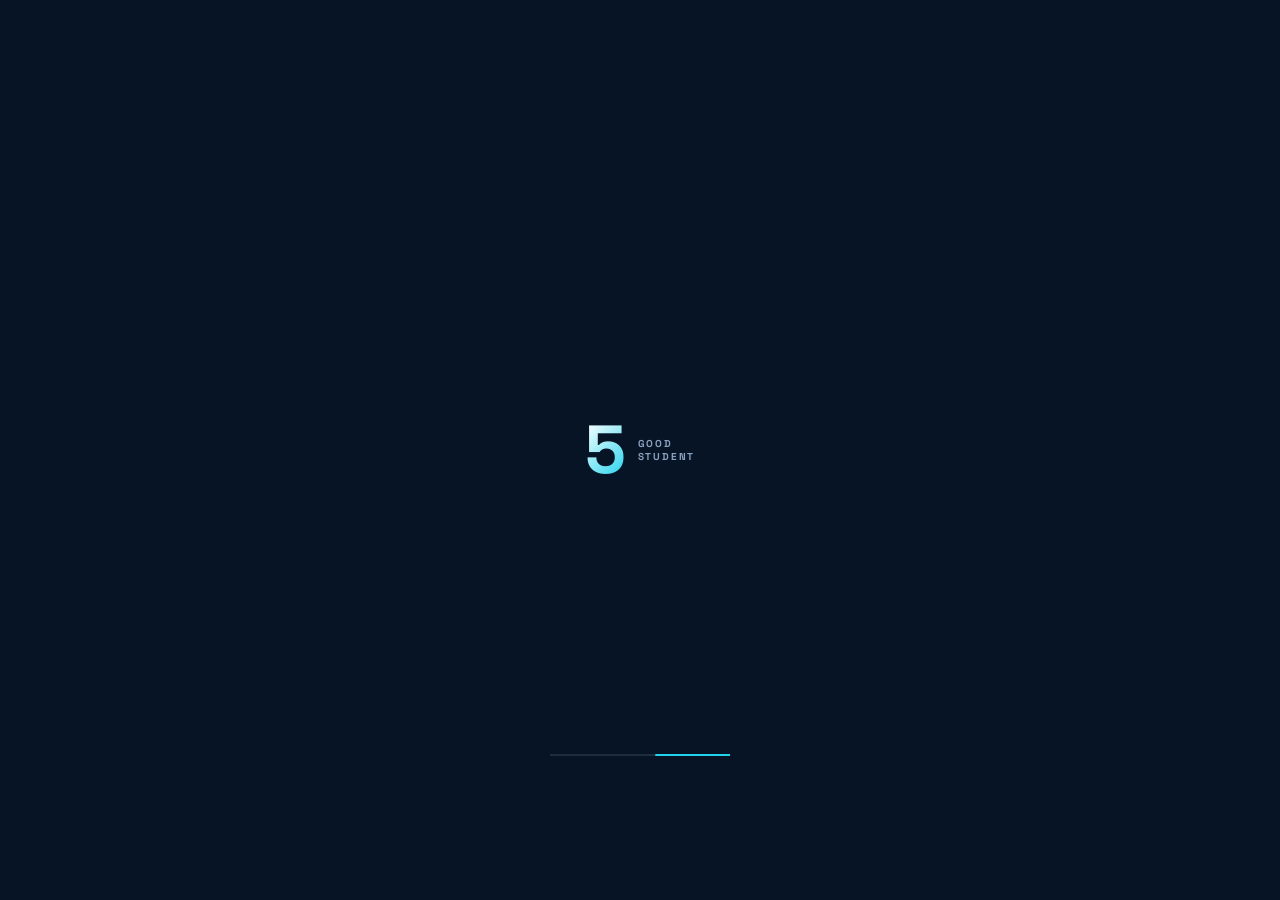
==== banchunhiem.html @ 8a3e5d3d "Add files via upload" ====
<!doctype html>
<html lang="vi">
<head>
  <meta charset="utf-8">
  <meta name="viewport" content="width=device-width, initial-scale=1">
  <meta name="theme-color" content="#061426">
  <meta name="description" content="Hành lang kỷ niệm: Ban chủ nhiệm CLB Sinh viên 5 Tốt qua các nhiệm kỳ.">
  <meta property="og:title" content="Ban chủ nhiệm – CLB Sinh viên 5 Tốt">
  <meta property="og:description" content="Hành lang kỷ niệm các nhiệm kỳ Ban chủ nhiệm.">
  <meta property="og:type" content="website">
  <title>Ban chủ nhiệm – CLB Sinh viên 5 Tốt – Trường Đại học Đồng Tháp</title>
  <link rel="icon" href="assets/z4220403054556_ecd0b96889444052ed9708d87d5dfe69-removebg-preview (1).png">
  <link rel="preconnect" href="https://fonts.googleapis.com">
  <link rel="preconnect" href="https://fonts.gstatic.com" crossorigin>
  <link href="https://fonts.googleapis.com/css2?family=Be+Vietnam+Pro:wght@400;500;600;700;800&family=Space+Grotesk:wght@500;600;700&display=swap" rel="stylesheet">
  <link rel="stylesheet" href="style.css">
</head>
<body class="bcn-page">
  <div id="preloader" aria-hidden="true">
    <div class="loader-mark">
      <span>5</span>
      <small>GOOD<br>STUDENT</small>
    </div>
    <div class="loader-line"><i></i></div>
  </div>

  <div class="page-noise" aria-hidden="true"></div>
  <div class="cursor-glow" aria-hidden="true"></div>
  <div class="scroll-progress" aria-hidden="true"><span></span></div>

  <header class="site-header" id="top">
    <nav class="nav shell" aria-label="Điều hướng chính">
      <a class="brand" href="index.html" aria-label="CLB Sinh viên 5 Tốt – về trang chủ">
        <span class="brand-logo"><img src="assets/z4220403054556_ecd0b96889444052ed9708d87d5dfe69-removebg-preview (1).png" alt="Logo CLB Sinh viên 5 Tốt"></span>
        <span class="brand-copy"><strong>CLB SINH VIÊN 5 TỐT</strong><small>TRƯỜNG ĐẠI HỌC ĐỒNG THÁP</small></span>
      </a>
      <div class="nav-links">
        <a href="index.html">Trang chủ</a>
        <a href="faq.html">Vạn câu hỏi</a>
        <a href="banchunhiem.html">Ban chủ nhiệm</a>
      </div>
      <a class="nav-cta magnetic" href="index.html#nhom-ctv">THAM GIA NGAY <span>↗</span></a>
      <button class="menu-toggle" type="button" aria-label="Mở menu" aria-expanded="false"><span></span><span></span></button>
    </nav>
    <div class="mobile-menu" aria-hidden="true">
      <a href="index.html">Trang chủ</a>
      <a href="faq.html">Vạn câu hỏi</a>
      <a href="banchunhiem.html">Ban chủ nhiệm</a>
      <a class="button button-primary" href="index.html#nhom-ctv">THAM GIA NGAY <span>↗</span></a>
    </div>
  </header>

  <main>
    <section class="bcn-intro">
      <div class="shell">
        <span class="section-kicker">HÀNH LANG KỶ NIỆM</span>
        <h1>BAN CHỦ NHIỆM<br><span>QUA CÁC NHIỆM KỲ</span></h1>
        <p>Mỗi chiếc kệ là một nhiệm kỳ. Bấm vào kệ để mở bức thư và xem các thành viên Ban chủ nhiệm.</p>
      </div>
    </section>
    <div class="bcn-hall" id="bcnHall" aria-label="Danh sách nhiệm kỳ Ban chủ nhiệm">
      <noscript><p class="shell">Vui lòng bật JavaScript để xem các nhiệm kỳ.</p></noscript>
    </div>
  </main>
  <div class="bcn-overlay" id="bcnOverlay" hidden></div>
  <aside class="bcn-panel" id="bcnPanel" role="dialog" aria-modal="true" aria-labelledby="bcnTitle" aria-hidden="true" tabindex="-1">
    <button class="bcn-close" type="button" aria-label="Đóng">×</button>
    <p class="bcn-period" id="bcnPeriod"></p>
    <h2 id="bcnTitle"></h2>
    <figure class="bcn-photo"><img id="bcnPhoto" alt="" loading="lazy"></figure>
    <h3>Thành viên Ban chủ nhiệm</h3>
    <ul class="bcn-members" id="bcnMembers"></ul>
    <h3>Thư gửi thế hệ sau</h3>
    <div class="bcn-letter" id="bcnLetter"></div>
  </aside>

  <footer class="footer">
    <div class="shell footer-grid">
      <div class="footer-brand">
        <div class="brand">
          <span class="brand-logo"><img src="assets/z4220403054556_ecd0b96889444052ed9708d87d5dfe69-removebg-preview (1).png" alt="Logo CLB Sinh viên 5 Tốt"></span>
          <span class="brand-copy"><strong>CLB SINH VIÊN 5 TỐT</strong><small>TRƯỜNG ĐẠI HỌC ĐỒNG THÁP</small></span>
        </div>
        <p>Bạn không chỉ tham gia một câu lạc bộ. Bạn đang bắt đầu một hành trình phát triển bản thân.</p>
      </div>
      <div class="footer-contact">
        <span>MỌI THÔNG TIN CHI TIẾT VUI LÒNG LIÊN HỆ:</span>
        <p>Fanpage: CLB Sinh viên 5 tốt Trường Đại học Đồng Tháp</p>
        <p>Email: clbsinhvien5tot@dthu.edu.vn</p>
        <p>SĐT: 0795433148 - Kim Thư (Chủ nhiệm)</p>
      </div>
      <div class="footer-logo">
        <img src="assets/logo_dthu.png" alt="Logo Trường Đại học Đồng Tháp">
      </div>
    </div>
    <div class="shell footer-bottom">
      <span>© 2026 CLB Sinh viên 5 Tốt – Trường Đại học Đồng Tháp</span>
      <a href="index.html">← VỀ TRANG CHỦ</a>
    </div>
  </footer>

  <button class="back-top" type="button" aria-label="Về đầu trang">↑</button>
  <div class="toast" role="status" aria-live="polite"></div>

  <script src="script.js"></script>
</body>
</html>
---- style.css ----
:root{
  --primary:#1677ff;--primary-dark:#0757c9;--cyan:#22d3ee;--violet:#7c3aed;
  --dark:#061426;--dark-2:#0a1d35;--ink:#07182d;--white:#fff;
  --muted:#7890ae;--line:rgba(150,190,235,.16);--glass:rgba(10,29,53,.62);
  --ease:cubic-bezier(.2,.75,.2,1);
}
*{box-sizing:border-box}html{scroll-behavior:smooth}body{margin:0;background:#061426;color:#fff;font-family:"Be Vietnam Pro",sans-serif;overflow-x:hidden}
body:before{content:"";position:fixed;inset:0;z-index:-4;background:radial-gradient(circle at 75% 12%,rgba(22,119,255,.18),transparent 28%),radial-gradient(circle at 15% 55%,rgba(34,211,238,.08),transparent 25%),#061426}
a{color:inherit;text-decoration:none}button{font:inherit;color:inherit}.shell{width:min(1180px,calc(100% - 48px));margin:auto}
.page-noise{position:fixed;inset:0;pointer-events:none;z-index:20;opacity:.035;background-image:url("data:image/svg+xml,%3Csvg viewBox='0 0 180 180' xmlns='http://www.w3.org/2000/svg'%3E%3Cfilter id='n'%3E%3CfeTurbulence type='fractalNoise' baseFrequency='.9' numOctaves='4' stitchTiles='stitch'/%3E%3C/filter%3E%3Crect width='100%25' height='100%25' filter='url(%23n)' opacity='.7'/%3E%3C/svg%3E")}
.cursor-glow{position:fixed;width:320px;height:320px;border-radius:50%;pointer-events:none;z-index:1;transform:translate(-50%,-50%);background:radial-gradient(circle,rgba(34,211,238,.08),transparent 65%);mix-blend-mode:screen}
.scroll-progress{position:fixed;top:0;left:0;right:0;height:3px;z-index:100;background:transparent}.scroll-progress span{display:block;height:100%;width:0;background:linear-gradient(90deg,var(--primary),var(--cyan),var(--violet))}
#preloader{position:fixed;inset:0;z-index:200;display:grid;place-items:center;background:#061426;transition:opacity .7s var(--ease),visibility .7s}.loader-mark{display:flex;align-items:center;gap:12px;font-family:"Space Grotesk";font-weight:700}.loader-mark span{font-size:68px;line-height:.8;background:linear-gradient(135deg,#fff,var(--cyan));-webkit-background-clip:text;color:transparent}.loader-mark small{font-size:10px;letter-spacing:.18em;color:#8aa2c0}.loader-line{position:absolute;bottom:16%;width:180px;height:2px;background:rgba(255,255,255,.1);overflow:hidden}.loader-line i{display:block;width:45%;height:100%;background:var(--cyan);animation:load 1.25s ease forwards}.loaded{opacity:0;visibility:hidden}
.site-header{position:fixed;top:0;left:0;right:0;z-index:90;padding:14px 0;transition:.45s var(--ease)}.site-header.scrolled{background:rgba(5,20,38,.75);backdrop-filter:blur(18px);border-bottom:1px solid var(--line);padding:8px 0}
.nav{height:62px;display:flex;align-items:center;gap:28px}.brand{display:flex;align-items:center;gap:10px;min-width:max-content}.brand-logo{width:40px;height:40px;display:grid;place-items:center;border-radius:12px;background:rgba(255,255,255,.08);border:1px solid var(--line);overflow:hidden}.brand-logo img{max-width:78%;max-height:78%;object-fit:contain}.brand-copy{display:grid;gap:2px}.brand-copy strong{font-family:"Space Grotesk";font-size:11px;letter-spacing:.05em}.brand-copy small{font-size:8px;letter-spacing:.1em;color:#7d96b4}.nav-links{display:flex;align-items:center;gap:20px;margin-left:auto}.nav-links a{font-size:12px;color:#a5b7cd;position:relative;padding:9px 0}.nav-links a:after{content:"";position:absolute;left:0;bottom:3px;width:0;height:1px;background:var(--cyan);transition:.3s}.nav-links a:hover,.nav-links a.active{color:#fff}.nav-links a:hover:after,.nav-links a.active:after{width:100%}.nav-cta{padding:12px 16px;border:1px solid rgba(34,211,238,.3);border-radius:100px;background:rgba(22,119,255,.12);font-size:10px;font-weight:800;letter-spacing:.08em}.nav-cta span{color:var(--cyan);margin-left:5px}.menu-toggle,.mobile-menu{display:none}
.section{position:relative;padding:130px 0;background:#f7faff;color:var(--ink);overflow:hidden}.section-dark{background:#061426;color:#fff}.hero{min-height:100svh;display:grid;align-items:center;padding:130px 0 80px;overflow:hidden}.hero:after{content:"";position:absolute;inset:auto 0 0;height:180px;background:linear-gradient(transparent,#061426);pointer-events:none}.hero-bg-grid{position:absolute;inset:0;opacity:.22;background-image:linear-gradient(rgba(85,157,255,.08) 1px,transparent 1px),linear-gradient(90deg,rgba(85,157,255,.08) 1px,transparent 1px);background-size:70px 70px;mask-image:linear-gradient(to bottom,black,transparent 85%);transform:perspective(500px) rotateX(60deg) translateY(28%)}.hero-orbit{position:absolute;border:1px solid rgba(34,211,238,.08);border-radius:50%;pointer-events:none}.orbit-a{width:700px;height:700px;right:-200px;top:-130px}.orbit-b{width:440px;height:440px;right:90px;top:40px;border-color:rgba(124,58,237,.11)}.hero-grid{display:grid;grid-template-columns:1.03fr .97fr;gap:45px;align-items:center;position:relative;z-index:2}.hero-content{max-width:700px}.eyebrow,.section-kicker{font-size:10px;letter-spacing:.2em;font-weight:800;color:#8fa9c8}.eyebrow{display:inline-flex;align-items:center;gap:9px;padding:9px 13px;border:1px solid rgba(34,211,238,.22);border-radius:100px;background:rgba(34,211,238,.06);box-shadow:0 0 28px rgba(34,211,238,.05)}.pulse-dot{width:6px;height:6px;border-radius:50%;background:var(--cyan);box-shadow:0 0 12px var(--cyan);animation:pulse 1.8s infinite}.hero h1{font-family:"Space Grotesk";font-size:clamp(54px,7.2vw,102px);line-height:.9;letter-spacing:-.065em;margin:30px 0 24px}.hero h1 em,.final-content h2 em{font-style:normal;background:linear-gradient(100deg,#fff 0%,var(--cyan) 45%,#648dff 72%,#a278ff 100%);-webkit-background-clip:text;background-clip:text;color:transparent}.section-heading h2 span{font-style:normal;background:linear-gradient(100deg,var(--cyan) 0%,#18bdf2 24%,var(--primary) 58%,#648dff 78%,#a278ff 100%);-webkit-background-clip:text;background-clip:text;color:transparent;filter:drop-shadow(0 0 18px rgba(34,211,238,.10))}.hero-lead{font-size:18px;line-height:1.55;max-width:600px;font-weight:600}.hero-desc{font-size:14px;line-height:1.8;color:#91a6c0;max-width:580px}.hero-actions{display:flex;gap:12px;flex-wrap:wrap;margin-top:28px}.button{min-height:48px;padding:0 20px;border-radius:100px;display:inline-flex;align-items:center;justify-content:center;gap:11px;font-size:10px;font-weight:800;letter-spacing:.08em;transition:.35s var(--ease);position:relative;overflow:hidden}.button:after{content:"";position:absolute;inset:0;background:linear-gradient(110deg,transparent 25%,rgba(255,255,255,.2) 50%,transparent 75%);transform:translateX(-120%);transition:.7s}.button:hover:after{transform:translateX(120%)}.button-primary{background:linear-gradient(105deg,var(--primary),#3a8dff 55%,var(--violet));box-shadow:0 14px 45px rgba(22,119,255,.27);border:1px solid rgba(255,255,255,.16)}.button-primary:hover{transform:translateY(-3px);box-shadow:0 18px 55px rgba(22,119,255,.4)}.button-ghost{border:1px solid rgba(152,181,220,.25);background:rgba(255,255,255,.035);color:#c1d0e1}.button-ghost:hover{border-color:rgba(34,211,238,.5);background:rgba(34,211,238,.06);transform:translateY(-3px)}.button span{color:var(--cyan)}.hero-stage{min-height:570px;display:grid;place-items:center;position:relative}.scene{width:min(560px,90vw);height:560px;position:relative;transform-style:preserve-3d;transition:transform .25s ease-out}.scene:before{content:"";position:absolute;inset:20%;border-radius:50%;background:radial-gradient(circle,rgba(34,211,238,.13),rgba(22,119,255,.05) 40%,transparent 70%);filter:blur(18px)}.scene-halo{position:absolute;inset:12%;border:1px solid rgba(120,184,255,.13);border-radius:50%;box-shadow:0 0 100px rgba(22,119,255,.08) inset;animation:spin 28s linear infinite}.core{position:absolute;left:50%;top:50%;width:190px;height:190px;transform:translate(-50%,-50%);border-radius:50%;display:grid;place-items:center;background:radial-gradient(circle at 35% 30%,rgba(255,255,255,.22),rgba(22,119,255,.14) 35%,rgba(6,20,38,.85) 72%);border:1px solid rgba(141,206,255,.32);box-shadow:0 0 70px rgba(22,119,255,.23),inset 0 0 45px rgba(34,211,238,.12);backdrop-filter:blur(12px);transform-style:preserve-3d}.core:before,.core:after{content:"";position:absolute;inset:-20px;border-radius:50%;border:1px solid rgba(34,211,238,.14);transform:rotateX(70deg)}.core:after{inset:-38px;border-color:rgba(124,58,237,.12);transform:rotateY(70deg)}.core-inner{text-align:center;transform:translateZ(30px)}.core-inner span{font:700 86px/.75 "Space Grotesk";background:linear-gradient(135deg,#fff,var(--cyan));-webkit-background-clip:text;color:transparent}.core-inner small{display:block;margin-top:12px;font:700 9px/1.35 "Space Grotesk";letter-spacing:.2em;color:#91b6dc}.ring{position:absolute;left:50%;top:50%;border:1px solid rgba(91,191,255,.28);border-radius:50%;transform-style:preserve-3d}.ring-1{width:370px;height:150px;transform:translate(-50%,-50%) rotateX(67deg) rotateZ(15deg);animation:orbit 12s linear infinite}.ring-2{width:420px;height:180px;transform:translate(-50%,-50%) rotateY(66deg) rotateZ(-20deg);border-color:rgba(147,104,255,.22);animation:orbit 16s linear infinite reverse}.glass-sphere{position:absolute;border-radius:50%;background:radial-gradient(circle at 30% 25%,rgba(255,255,255,.22),rgba(34,211,238,.05) 30%,rgba(22,119,255,.12) 60%,transparent 70%);border:1px solid rgba(177,225,255,.18);box-shadow:inset -15px -20px 40px rgba(0,40,100,.25),0 20px 60px rgba(22,119,255,.12);backdrop-filter:blur(3px);animation:float 6s ease-in-out infinite}.sphere-1{width:76px;height:76px;left:10%;top:23%}.sphere-2{width:46px;height:46px;right:14%;bottom:24%;animation-delay:-2s}.cube{position:absolute;width:55px;height:55px;transform-style:preserve-3d;animation:cuberotate 12s linear infinite}.cube i{position:absolute;inset:0;border:1px solid rgba(111,200,255,.35);background:rgba(22,119,255,.035)}.cube i:nth-child(1){transform:translateZ(27px)}.cube i:nth-child(2){transform:rotateY(180deg) translateZ(27px)}.cube i:nth-child(3){transform:rotateY(90deg) translateZ(27px)}.cube i:nth-child(4){transform:rotateY(-90deg) translateZ(27px)}.cube i:nth-child(5){transform:rotateX(90deg) translateZ(27px)}.cube i:nth-child(6){transform:rotateX(-90deg) translateZ(27px)}.cube-1{left:13%;bottom:17%;animation-duration:15s}.cube-2{right:12%;top:16%;width:38px;height:38px;animation-duration:10s;animation-direction:reverse}.geo-line{position:absolute;height:1px;background:linear-gradient(90deg,transparent,var(--cyan),transparent);opacity:.4;transform-origin:left}.line-1{width:190px;left:4%;top:48%;transform:rotate(28deg)}.line-2{width:160px;right:4%;top:58%;transform:rotate(-35deg)}.particle{position:absolute;width:4px;height:4px;background:var(--cyan);border-radius:50%;box-shadow:0 0 12px var(--cyan);animation:drift 5s ease-in-out infinite}.p1{left:27%;top:15%}.p2{right:28%;top:10%;animation-delay:-1s}.p3{left:22%;top:65%;animation-delay:-2s}.p4{right:20%;top:45%;animation-delay:-3s}.p5{left:45%;bottom:8%;animation-delay:-4s}.p6{right:5%;bottom:34%;animation-delay:-2.5s}.stage-caption{position:absolute;bottom:2px;right:0;display:flex;align-items:center;gap:10px;color:#8ca4c0}.stage-caption>span{font:700 34px "Space Grotesk";color:var(--cyan)}.stage-caption strong,.stage-caption small{display:block;font-size:8px;letter-spacing:.18em}.stage-caption small{color:#607894;margin-top:3px}.scroll-cue{position:absolute;bottom:25px;left:50%;transform:translateX(-50%);font-size:8px;letter-spacing:.22em;color:#6f87a4;display:flex;align-items:center;gap:10px;z-index:3}.scroll-cue span{height:26px;width:15px;border:1px solid #607894;border-radius:10px;position:relative}.scroll-cue span:after{content:"";position:absolute;left:50%;top:5px;width:2px;height:5px;background:var(--cyan);border-radius:2px;transform:translateX(-50%);animation:scroll 1.5s infinite}
.section-heading{max-width:690px}.section-heading h2{font:700 clamp(42px,6vw,78px)/.92 "Space Grotesk";letter-spacing:-.055em;margin:18px 0 24px}.section-heading p{font-size:14px;line-height:1.8;color:#657b95;max-width:620px}.split-heading{display:grid;grid-template-columns:1fr .65fr;gap:70px;align-items:end}.centered{text-align:center;margin:0 auto 65px}.centered p{margin:0 auto}.pillars-wrap{height:680px;position:relative;margin-top:35px}.pillar-center{position:absolute;left:50%;top:50%;transform:translate(-50%,-50%);width:210px;height:210px;border-radius:50%;display:grid;place-items:center;align-content:center;text-align:center;background:radial-gradient(circle,rgba(34,211,238,.12),rgba(22,119,255,.05) 55%,transparent 70%);border:1px solid rgba(22,119,255,.2);box-shadow:0 0 100px rgba(22,119,255,.12)}.pillar-center span{font:700 100px/.8 "Space Grotesk";background:linear-gradient(135deg,var(--primary),var(--cyan));-webkit-background-clip:text;color:transparent}.pillar-center small{font:700 9px/1.4 "Space Grotesk";letter-spacing:.18em;color:#6b83a0}.pillar-card,.benefit-card,.qr-card{position:relative;border:1px solid rgba(40,92,145,.12);background:rgba(255,255,255,.74);box-shadow:0 20px 70px rgba(27,66,108,.08);border-radius:24px;transition:transform .35s var(--ease),box-shadow .35s,border-color .35s;transform-style:preserve-3d;overflow:hidden}.pillar-card{position:absolute;width:290px;min-height:220px;padding:28px}.pillar-card:after,.benefit-card:after,.qr-card:after{content:"";position:absolute;inset:0;background:radial-gradient(circle at var(--mx,50%) var(--my,50%),rgba(34,211,238,.13),transparent 34%);opacity:0;transition:.3s;pointer-events:none}.pillar-card:hover:after,.benefit-card:hover:after,.qr-card:hover:after{opacity:1}.pillar-card:hover,.benefit-card:hover,.qr-card:hover{border-color:rgba(22,119,255,.35);box-shadow:0 28px 85px rgba(27,83,150,.16)}.pillar-card:nth-of-type(2){left:0;top:220px}.pillar-card:nth-of-type(3){left:50%;top:0;transform:translateX(-50%)}.pillar-card:nth-of-type(4){right:0;top:220px}.pillar-card:nth-of-type(5){left:18%;bottom:0}.pillar-card:nth-of-type(6){right:18%;bottom:0}.card-number{font:700 11px "Space Grotesk";color:#8ca2bb}.icon-line{width:46px;height:46px;display:flex;align-items:center;justify-content:center;margin:25px 0 12px}.icon-line img{width:100%;height:100%;object-fit:contain}.pillar-card h3,.benefit-card h3,.qr-card h3{font:700 18px "Space Grotesk";margin:0 0 10px}.pillar-card p,.benefit-card p{font-size:12px;line-height:1.7;color:#70859d;margin:0}.section-soft{background:#f5f9ff}.benefits-grid{display:grid;grid-template-columns:repeat(4,1fr);gap:15px}.benefit-card{min-height:225px;padding:25px;background:rgba(255,255,255,.84)}.benefit-icon{width:44px;height:44px;display:grid;place-items:center;border-radius:14px;color:var(--primary);background:linear-gradient(135deg,rgba(22,119,255,.1),rgba(34,211,238,.08));border:1px solid rgba(22,119,255,.12);font-size:21px;margin-bottom:45px;transition:.35s}.benefit-card:hover .benefit-icon{transform:rotate(-8deg) translateY(-3px)}.benefit-card>span{position:absolute;right:23px;bottom:20px;color:#98abc0;transition:.35s}.benefit-card:hover>span{transform:translateX(5px);color:var(--primary)}.ctv-section{background:#07182d;color:#fff}.ctv-section .section-heading p{color:#8197b3}.ctv-bg-orb{position:absolute;width:600px;height:600px;right:-250px;top:80px;border-radius:50%;background:radial-gradient(circle,rgba(22,119,255,.16),transparent 67%);filter:blur(20px)}.qr-grid{display:grid;grid-template-columns:repeat(3,1fr);gap:16px;margin-top:60px}.qr-card{padding:18px;background:linear-gradient(150deg,rgba(18,43,72,.78),rgba(7,24,45,.8));border-color:rgba(114,166,224,.15);color:#fff}.qr-top{display:flex;justify-content:space-between;align-items:center;color:#7189a7;font:700 10px "Space Grotesk"}.qr-status{color:var(--cyan);font-size:8px;letter-spacing:.14em}.qr-card h3{font-size:13px;line-height:1.45;min-height:55px;margin:18px 0;color:#eaf4ff}.qr-frame{background:#fff;border-radius:16px;aspect-ratio:1;padding:13px;display:grid;place-items:center;overflow:hidden;position:relative}.qr-frame img{width:100%;height:100%;object-fit:contain;transition:.35s}.qr-card:hover .qr-frame img{transform:scale(1.04)}.qr-frame.qr-missing:before{content:"QR CHƯA ĐƯỢC CẬP NHẬT";color:#62728a;text-align:center;font-size:10px;font-weight:800;letter-spacing:.08em}.qr-actions{display:grid;gap:8px;margin-top:12px}.qr-actions button{min-height:44px;border-radius:12px;border:1px solid rgba(117,170,227,.18);background:rgba(255,255,255,.04);font-size:8px;font-weight:800;letter-spacing:.08em;cursor:pointer;transition:.25s}.qr-actions button:first-child{background:linear-gradient(100deg,rgba(22,119,255,.85),rgba(124,58,237,.7));border-color:transparent}.qr-actions button:hover{transform:translateY(-2px);border-color:rgba(34,211,238,.45)}.steps-section{background:#f8fbff}.timeline{position:relative;display:grid;grid-template-columns:repeat(4,1fr);gap:18px;margin-top:75px;padding-top:1px}.timeline-line{position:absolute;left:9%;right:9%;top:30px;height:2px;background:#dce7f4}.timeline-line span{display:block;height:100%;width:0;background:linear-gradient(90deg,var(--primary),var(--cyan),var(--violet));box-shadow:0 0 15px rgba(34,211,238,.35);transition:width .25s linear}.step{position:relative;display:grid;justify-items:center;text-align:center;gap:25px}.step-node{width:60px;height:60px;border-radius:50%;display:grid;place-items:center;background:#fff;border:1px solid #d9e6f4;color:var(--primary);font:700 13px "Space Grotesk";box-shadow:0 10px 30px rgba(20,70,120,.08);transition:.35s}.step.active .step-node,.step:hover .step-node{color:#fff;background:linear-gradient(135deg,var(--primary),var(--violet));border-color:transparent;box-shadow:0 12px 35px rgba(22,119,255,.3);transform:scale(1.08)}.step>div:last-child span{font:700 9px "Space Grotesk";letter-spacing:.16em;color:#8ca0b7}.step h3{font:700 20px "Space Grotesk";margin:9px 0}.step p{font-size:12px;line-height:1.7;color:#70849b;margin:0 auto;max-width:230px}.faq-section{background:#07182d;color:#fff}.faq-layout{display:grid;grid-template-columns:.75fr 1.25fr;gap:90px;align-items:start}.faq-section .section-heading p{color:#8197b3}.faq-list{border-top:1px solid rgba(160,195,235,.16)}.faq-item{border-bottom:1px solid rgba(160,195,235,.16)}.faq-item button{width:100%;display:flex;justify-content:space-between;align-items:center;gap:20px;padding:23px 0;border:0;background:none;cursor:pointer;text-align:left;font-size:14px;font-weight:600}.faq-item button i{font-style:normal;font-size:24px;color:var(--cyan);transition:.35s}.faq-item.open button i{transform:rotate(45deg)}.faq-answer{height:0;overflow:hidden;transition:height .4s var(--ease)}.faq-answer p{margin:0;padding:0 45px 23px 0;color:#8197b3;font-size:12px;line-height:1.8}.final-cta{min-height:620px;display:grid;place-items:center;text-align:center;overflow:hidden}.final-cta canvas{position:absolute;inset:0;width:100%;height:100%;opacity:.65}.cta-mesh{position:absolute;inset:-20%;background:radial-gradient(circle at 50% 50%,rgba(34,211,238,.13),transparent 30%),linear-gradient(115deg,rgba(22,119,255,.12),transparent 35%,rgba(124,58,237,.14));filter:blur(20px)}.cta-ring{position:absolute;width:680px;height:680px;border:1px solid rgba(76,181,255,.12);border-radius:50%;animation:spin 30s linear infinite}.cta-ring:before{content:"";position:absolute;inset:70px;border:1px solid rgba(124,58,237,.11);border-radius:50%}.cta-orb{position:absolute;width:260px;height:260px;border-radius:50%;background:radial-gradient(circle,rgba(34,211,238,.17),transparent 70%);filter:blur(10px)}.final-content{position:relative;z-index:2}.final-content h2{font:700 clamp(45px,7vw,88px)/.93 "Space Grotesk";letter-spacing:-.06em;margin:20px auto;max-width:950px}.final-content p{color:#9bb0c8;font-size:15px;margin:0 auto 28px}.button-large{min-height:58px;padding:0 26px}.footer{background:#04101f;color:#fff;padding:70px 0 24px;border-top:1px solid rgba(140,180,225,.08)}.footer-grid{display:grid;grid-template-columns:1.3fr 1fr .4fr;gap:50px;align-items:start}.footer-brand .brand{margin-bottom:20px}.footer-brand p{max-width:420px;color:#7188a4;font-size:12px;line-height:1.8}.footer-contact>span{font:700 9px "Space Grotesk";letter-spacing:.18em;color:#8ca5c2}.footer-contact p{color:#d0dced;font-size:12px}.footer-contact small{color:#5e7592;font-size:10px}.footer-logo{text-align:right}.footer-logo img{max-width:120px;max-height:75px;object-fit:contain;opacity:.85}.footer-bottom{border-top:1px solid rgba(140,180,225,.1);margin-top:55px;padding-top:20px;display:flex;justify-content:space-between;color:#536b88;font-size:9px;letter-spacing:.05em}.footer-bottom a{color:#8ea4bd}.back-top{position:fixed;right:24px;bottom:24px;width:45px;height:45px;border-radius:50%;border:1px solid rgba(34,211,238,.3);background:rgba(7,24,45,.82);backdrop-filter:blur(10px);color:#fff;z-index:50;cursor:pointer;opacity:0;visibility:hidden;transform:translateY(12px);transition:.3s}.back-top.visible{opacity:1;visibility:visible;transform:none}.back-top:hover{transform:translateY(-3px);box-shadow:0 10px 35px rgba(22,119,255,.25)}.toast{position:fixed;left:50%;bottom:28px;z-index:120;transform:translate(-50%,20px);padding:12px 18px;border:1px solid rgba(34,211,238,.22);border-radius:100px;background:rgba(6,20,38,.9);backdrop-filter:blur(16px);box-shadow:0 15px 40px rgba(0,0,0,.25);font-size:11px;opacity:0;visibility:hidden;transition:.35s}.toast.show{opacity:1;visibility:visible;transform:translate(-50%,0)}
.reveal{opacity:0;transform:translateY(28px);filter:blur(6px);transition:opacity .8s var(--ease),transform .8s var(--ease),filter .8s var(--ease)}.reveal-delay{transition-delay:.18s}.reveal.visible{opacity:1;transform:none;filter:none}
@keyframes load{to{transform:translateX(130%)}}@keyframes pulse{50%{transform:scale(1.5);opacity:.55}}@keyframes float{50%{transform:translate3d(10px,-18px,20px)}}@keyframes drift{50%{transform:translate(14px,-22px);opacity:.45}}@keyframes spin{to{transform:rotate(360deg)}}@keyframes orbit{to{transform:translate(-50%,-50%) rotateX(67deg) rotateZ(375deg)}}@keyframes cuberotate{to{transform:rotateX(360deg) rotateY(360deg)}}@keyframes scroll{50%{transform:translate(-50%,7px);opacity:.25}}@media(max-width:1100px){.nav-links{gap:13px}.nav-links a{font-size:10px}.benefits-grid{grid-template-columns:repeat(2,1fr)}.qr-grid{grid-template-columns:repeat(2,1fr)}.social-hub-grid{grid-template-columns:repeat(2,1fr)}.hero-grid{grid-template-columns:1fr .9fr}.scene{transform:scale(.86)}.pillar-card{width:250px}}
@media(max-width:900px){.nav-links,.nav-cta{display:none}.menu-toggle{display:flex;margin-left:auto;width:46px;height:46px;border-radius:50%;border:1px solid var(--line);background:rgba(255,255,255,.05);align-items:center;justify-content:center;flex-direction:column;gap:6px;cursor:pointer}.menu-toggle span{width:18px;height:1px;background:#fff;transition:.3s}.menu-toggle.open span:first-child{transform:translateY(3.5px) rotate(45deg)}.menu-toggle.open span:last-child{transform:translateY(-3.5px) rotate(-45deg)}.mobile-menu{position:fixed;left:12px;right:12px;top:82px;padding:18px;border:1px solid var(--line);border-radius:24px;background:rgba(5,20,38,.95);backdrop-filter:blur(20px);box-shadow:0 25px 80px rgba(0,0,0,.25);display:grid;gap:4px;opacity:0;visibility:hidden;transform:translateY(-12px);transition:.35s}.mobile-menu.open{opacity:1;visibility:visible;transform:none}.mobile-menu a{padding:13px 10px;color:#a8bbd0;font-size:13px}.mobile-menu .button{color:#fff;margin-top:8px}.hero{padding-top:120px}.hero-grid{grid-template-columns:1fr}.hero-content{max-width:760px}.hero-stage{min-height:440px;margin-top:-25px}.scene{height:440px}.split-heading{grid-template-columns:1fr;gap:15px}.pillars-wrap{height:auto;display:grid;grid-template-columns:repeat(2,1fr);gap:14px}.pillar-center{display:none}.pillar-card{position:relative!important;left:auto!important;right:auto!important;top:auto!important;bottom:auto!important;transform:none!important;width:auto;min-height:205px}.timeline{grid-template-columns:1fr;gap:35px;padding-left:75px}.timeline-line{left:30px;top:30px;bottom:30px;width:2px;height:auto;right:auto}.timeline-line span{width:100%;height:0}.step{display:grid;grid-template-columns:60px 1fr;text-align:left;justify-items:start;align-items:center;gap:20px}.step p{margin:0;max-width:none}.faq-layout{grid-template-columns:1fr;gap:45px}}
@media(max-width:600px){.shell{width:min(100% - 32px,1180px)}.section{padding:90px 0}.hero{min-height:auto;padding:120px 0 80px}.hero h1{font-size:clamp(50px,15vw,74px)}.hero-lead{font-size:15px}.hero-desc{font-size:12px}.hero-actions{display:grid}.button{width:100%}.hero-stage{min-height:330px;margin-top:10px}.scene{height:330px;transform:scale(.7)}.stage-caption{right:8px;bottom:0}.scroll-cue{display:none}.section-heading h2{font-size:46px}.benefits-grid,.qr-grid,.social-hub-grid{grid-template-columns:1fr}.social-hub-card p{min-height:auto}.social-bg-orb{display:none}.benefit-card{min-height:200px}.benefit-icon{margin-bottom:35px}.qr-card h3{min-height:auto}.footer-grid{grid-template-columns:1fr;gap:28px}.footer-logo{text-align:left}.footer-bottom{display:grid;gap:10px}.cursor-glow{display:none}.back-top{right:15px;bottom:15px}.pillars-wrap{grid-template-columns:1fr}.pillar-card{min-height:190px}.timeline{padding-left:55px}.timeline-line{left:20px}.step{grid-template-columns:45px 1fr}.step-node{width:45px;height:45px;font-size:11px}.faq-item button{font-size:13px}.final-cta{min-height:540px}.final-content h2{font-size:48px}.page-noise{opacity:.02}}
@media(prefers-reduced-motion:reduce){html{scroll-behavior:auto}.reveal{transition:none;opacity:1;transform:none;filter:none}.scene *,.pulse-dot,.cta-ring,.loader-line i{animation:none!important}.cursor-glow{display:none}.button:after{display:none}.back-top,.mobile-menu{transition:none}}

/* FIX: 5 TIÊU CHÍ DESKTOP — CARD 05 KHÔNG BỊ CẮT */
@media (min-width: 901px) {
  .pillars-wrap {
    height: 680px;
    padding-bottom: 32px;
    box-sizing: border-box;
  }
  .pillars-wrap .pillar-card:nth-of-type(5) {
    bottom: 32px;
  }
}

/* Giữ bố cục sạch ở tablet */
@media (min-width: 901px) and (max-width: 1100px) {
  .pillars-wrap {
    height: 700px;
  }
  .pillars-wrap .pillar-card:nth-of-type(5) {
    bottom: 24px;
  }
}

/* FINAL FIX: cân lại bố cục 5 tiêu chí trên desktop */
@media (min-width: 901px) {
  .pillars-wrap {
    height: 650px;
    margin-top: 30px;
    padding: 0;
  }

  /* 01 — góc trái phía trên */
  .pillars-wrap > .pillar-card:first-of-type {
    left: 0 !important;
    right: auto !important;
    top: 0 !important;
    bottom: auto !important;
    transform: none !important;
  }

  /* 02 — trái giữa */
  .pillars-wrap .pillar-card:nth-of-type(2) {
    left: 0 !important;
    right: auto !important;
    top: 235px !important;
    bottom: auto !important;
    transform: none !important;
  }

  /* 03 — góc phải phía trên */
  .pillars-wrap .pillar-card:nth-of-type(3) {
    left: auto !important;
    right: 0 !important;
    top: 0 !important;
    bottom: auto !important;
    transform: none !important;
  }

  /* 04 — phải giữa */
  .pillars-wrap .pillar-card:nth-of-type(4) {
    left: auto !important;
    right: 0 !important;
    top: 235px !important;
    bottom: auto !important;
    transform: none !important;
  }

  /* 05 — chính giữa phía dưới, không bị cắt */
  .pillars-wrap .pillar-card:nth-of-type(5) {
    left: 50% !important;
    right: auto !important;
    top: auto !important;
    bottom: 0 !important;
    transform: translateX(-50%) !important;
  }

  .pillar-card {
    width: 290px;
    min-height: 205px;
  }
}

@media (min-width: 901px) and (max-width: 1100px) {
  .pillars-wrap {
    height: 630px;
  }
  .pillar-card {
    width: 250px;
    min-height: 195px;
    padding: 24px;
  }
  .pillars-wrap .pillar-card:nth-of-type(2),
  .pillars-wrap .pillar-card:nth-of-type(4) {
    top: 220px !important;
  }
}

/* Robust desktop positioning: card đầu tiên làm 01, các selector sau khớp 02–05 */
@media (min-width: 901px) {
  .pillars-wrap > .pillar-card {
    left: 0;
    right: auto;
    top: 0;
    bottom: auto;
    transform: none;
  }
  .pillars-wrap .pillar-card:nth-of-type(2) {
    left: 0 !important;
    right: auto !important;
    top: 225px !important;
    bottom: auto !important;
    transform: none !important;
  }
  .pillars-wrap .pillar-card:nth-of-type(3) {
    left: auto !important;
    right: 0 !important;
    top: 0 !important;
    bottom: auto !important;
    transform: none !important;
  }
  .pillars-wrap .pillar-card:nth-of-type(4) {
    left: auto !important;
    right: 0 !important;
    top: 225px !important;
    bottom: auto !important;
    transform: none !important;
  }
  .pillars-wrap .pillar-card:nth-of-type(5) {
    left: 50% !important;
    right: auto !important;
    top: auto !important;
    bottom: 0 !important;
    transform: translateX(-50%) !important;
  }
}

/* =========================================================
   05 TIÊU CHÍ — ORBIT SYSTEM / PLANETS AROUND THE SUN
   Desktop: thay bố cục cố định bằng hệ quỹ đạo động.
   Mobile vẫn giữ layout dạng lưới ở breakpoint bên trên.
   ========================================================= */

@media (min-width: 901px) {

  .pillars-wrap {
    height: 760px !important;
    margin-top: 45px !important;
    position: relative;
    overflow: visible;
    isolation: isolate;
  }

  /* Quỹ đạo phía sau các "hành tinh" */
  .pillars-wrap::before,
  .pillars-wrap::after {
    content: "";
    position: absolute;
    left: 50%;
    top: 50%;
    border-radius: 50%;
    pointer-events: none;
    transform: translate(-50%, -50%);
    z-index: 0;
  }

  .pillars-wrap::before {
    width: 500px;
    height: 500px;
    border: 1px solid rgba(22,119,255,.13);
    box-shadow:
      0 0 80px rgba(22,119,255,.055),
      inset 0 0 70px rgba(34,211,238,.035);
  }

  .pillars-wrap::after {
    width: 650px;
    height: 650px;
    border: 1px dashed rgba(124,58,237,.10);
    transform: translate(-50%, -50%) rotate(-18deg);
  }

  /* Mặt trời / trung tâm hệ */
  .pillar-center {
    left: 50% !important;
    top: 50% !important;
    width: 210px !important;
    height: 210px !important;
    transform: translate(-50%, -50%) !important;
    z-index: 5;
    background:
      radial-gradient(circle at 38% 32%,
        rgba(255,255,255,.48) 0%,
        rgba(34,211,238,.18) 18%,
        rgba(22,119,255,.10) 42%,
        rgba(22,119,255,.025) 68%,
        transparent 74%);
    border-color: rgba(22,119,255,.28);
    box-shadow:
      0 0 45px rgba(34,211,238,.18),
      0 0 120px rgba(22,119,255,.13),
      inset 0 0 55px rgba(34,211,238,.10);
    animation: sunPulse 4.5s ease-in-out infinite;
  }

  .pillar-center::before {
    content: "";
    position: absolute;
    inset: -14px;
    border-radius: 50%;
    border: 1px solid rgba(34,211,238,.16);
    animation: sunRing 10s linear infinite;
  }

  .pillar-center::after {
    content: "";
    position: absolute;
    inset: -30px;
    border-radius: 50%;
    border: 1px solid rgba(124,58,237,.08);
    transform: rotateX(65deg);
  }

  .pillar-center span,
  .pillar-center small {
    position: relative;
    z-index: 2;
  }

  /* Mỗi card = một hành tinh */
  .pillars-wrap > .pillar-card {
    position: absolute !important;
    left: 50% !important;
    top: 50% !important;
    right: auto !important;
    bottom: auto !important;
    width: 250px !important;
    min-height: 190px !important;
    padding: 25px !important;
    z-index: 4;

    /* Giữ card đứng thẳng trong khi quỹ đạo quay */
    transform:
      translate(-50%, -50%)
      rotate(var(--start-angle))
      translateX(var(--orbit-radius))
      rotate(calc(var(--start-angle) * -1));

    animation:
      pillarOrbit var(--orbit-duration) linear infinite,
      planetFloat 5.5s ease-in-out infinite;
    animation-delay: var(--orbit-delay), var(--float-delay);
    transform-origin: center center;

    will-change: transform;
    backface-visibility: hidden;

    background:
      linear-gradient(145deg,
        rgba(255,255,255,.94),
        rgba(248,251,255,.78));
    border: 1px solid rgba(40,92,145,.14);
    box-shadow:
      0 18px 55px rgba(27,66,108,.10),
      0 0 0 1px rgba(255,255,255,.35) inset;
    backdrop-filter: blur(14px);
  }

  /* Ánh sáng "phía mặt trời" */
  .pillars-wrap > .pillar-card::before {
    content: "";
    position: absolute;
    width: 110px;
    height: 110px;
    left: -45px;
    top: -55px;
    border-radius: 50%;
    background: radial-gradient(circle,
      rgba(34,211,238,.16),
      rgba(22,119,255,.05) 45%,
      transparent 72%);
    filter: blur(8px);
    pointer-events: none;
  }

  /* Vệt sáng chạy nhẹ trên card */
  .pillars-wrap > .pillar-card::after {
    opacity: .65;
    background:
      linear-gradient(120deg,
        transparent 15%,
        rgba(255,255,255,.28) 48%,
        transparent 68%);
    transform: translateX(-120%);
    transition: transform .8s ease;
  }

  .pillars-wrap > .pillar-card:hover::after {
    transform: translateX(120%);
  }

  .pillars-wrap > .pillar-card:hover {
    z-index: 10;
    border-color: rgba(22,119,255,.38);
    box-shadow:
      0 30px 90px rgba(27,83,150,.18),
      0 0 35px rgba(34,211,238,.08);
  }

  /*
   * 01 — quỹ đạo lớn
   * 02 — lệch pha
   * 03 — quỹ đạo khác tốc độ
   * 04 — lệch pha ngược
   * 05 — gần mặt trời hơn một chút
   */
  .pillars-wrap > .pillar-card:nth-of-type(1) {
    --orbit-radius: 265px;
    --start-angle: -145deg;
    --orbit-duration: 30s;
    --orbit-delay: -1s;
    --float-delay: -.5s;
  }

  .pillars-wrap > .pillar-card:nth-of-type(2) {
    --orbit-radius: 265px;
    --start-angle: -72deg;
    --orbit-duration: 34s;
    --orbit-delay: -7s;
    --float-delay: -2s;
  }

  .pillars-wrap > .pillar-card:nth-of-type(3) {
    --orbit-radius: 265px;
    --start-angle: 0deg;
    --orbit-duration: 31s;
    --orbit-delay: -14s;
    --float-delay: -3.5s;
  }

  .pillars-wrap > .pillar-card:nth-of-type(4) {
    --orbit-radius: 265px;
    --start-angle: 72deg;
    --orbit-duration: 36s;
    --orbit-delay: -20s;
    --float-delay: -1.5s;
  }

  .pillars-wrap > .pillar-card:nth-of-type(5) {
    --orbit-radius: 265px;
    --start-angle: 145deg;
    --orbit-duration: 33s;
    --orbit-delay: -26s;
    --float-delay: -4s;
  }

  /* Số thứ tự / icon tinh tế hơn */
  .pillars-wrap > .pillar-card .card-number {
    position: relative;
    z-index: 2;
    color: #7e9abd;
    letter-spacing: .08em;
  }

  .pillars-wrap > .pillar-card .icon-line {
    position: relative;
    z-index: 2;
    margin: 20px 0 12px;
    filter: drop-shadow(0 0 12px rgba(22,119,255,.18));
  }

  .pillars-wrap > .pillar-card h3,
  .pillars-wrap > .pillar-card p {
    position: relative;
    z-index: 2;
  }

  /* Chấm sáng nhỏ trên quỹ đạo */
  .pillars-wrap .pillar-center + .orbit-dot {
    position: absolute;
  }

  /* Animation: quay quanh tâm nhưng card luôn ngay ngắn */
  @keyframes pillarOrbit {
    0% {
      transform:
        translate(-50%, -50%)
        rotate(var(--start-angle))
        translateX(var(--orbit-radius))
        rotate(calc(var(--start-angle) * -1));
    }

    50% {
      transform:
        translate(-50%, -50%)
        rotate(calc(var(--start-angle) + 180deg))
        translateX(var(--orbit-radius))
        rotate(calc((var(--start-angle) + 180deg) * -1));
    }

    100% {
      transform:
        translate(-50%, -50%)
        rotate(calc(var(--start-angle) + 360deg))
        translateX(var(--orbit-radius))
        rotate(calc((var(--start-angle) + 360deg) * -1));
    }
  }

  @keyframes planetFloat {
    0%, 100% {
      margin-top: 0;
    }
    50% {
      margin-top: -7px;
    }
  }

  @keyframes sunPulse {
    0%, 100% {
      box-shadow:
        0 0 45px rgba(34,211,238,.18),
        0 0 120px rgba(22,119,255,.13),
        inset 0 0 55px rgba(34,211,238,.10);
    }
    50% {
      box-shadow:
        0 0 65px rgba(34,211,238,.25),
        0 0 145px rgba(22,119,255,.18),
        inset 0 0 70px rgba(34,211,238,.15);
    }
  }

  @keyframes sunRing {
    to {
      transform: rotate(360deg);
    }
  }

  /* Khi rê chuột: hệ hành tinh chậm lại, card nổi lên */
  .pillars-wrap:hover > .pillar-card {
    animation-play-state: paused;
  }

  .pillars-wrap:hover > .pillar-card:hover {
    animation-play-state: running;
  }
}

/* Tablet: thu nhỏ quỹ đạo để không tràn màn hình */
@media (min-width: 901px) and (max-width: 1100px) {
  .pillars-wrap {
    height: 700px !important;
  }

  .pillars-wrap > .pillar-card {
    width: 225px !important;
    min-height: 180px !important;
    padding: 22px !important;
  }

  .pillars-wrap > .pillar-card:nth-of-type(1),
  .pillars-wrap > .pillar-card:nth-of-type(2),
  .pillars-wrap > .pillar-card:nth-of-type(3),
  .pillars-wrap > .pillar-card:nth-of-type(4),
  .pillars-wrap > .pillar-card:nth-of-type(5) {
    --orbit-radius: 235px;
  }

  .pillar-center {
    width: 190px !important;
    height: 190px !important;
  }
}

/* Người dùng không muốn chuyển động */
@media (prefers-reduced-motion: reduce) {
  .pillars-wrap > .pillar-card,
  .pillar-center,
  .pillar-center::before {
    animation: none !important;
  }
}

/* =========================================================
   INTRO SCREEN — BẮT ĐẦU HÀNH TRÌNH
   Dùng với:
   #intro-screen
   #startExperience
   #bgMusic
   #musicToggle
   ========================================================= */

body.intro-active {
  overflow: hidden;
}

/* Màn hình mở đầu */
.intro-screen {
  position: fixed;
  inset: 0;
  z-index: 99999;
  display: flex;
  align-items: center;
  justify-content: center;
  overflow: hidden;
  background:
    radial-gradient(circle at 50% 50%,
      rgba(22,119,255,.16),
      transparent 32%),
    radial-gradient(circle at 20% 20%,
      rgba(34,211,238,.07),
      transparent 28%),
    linear-gradient(135deg,
      #020914 0%,
      #061426 52%,
      #020914 100%);
  opacity: 1;
  visibility: visible;
  transition:
    opacity .85s var(--ease),
    visibility .85s;
}

.intro-screen.hidden {
  opacity: 0;
  visibility: hidden;
  pointer-events: none;
}

.intro-screen::before {
  content: "";
  position: absolute;
  inset: 0;
  pointer-events: none;
  background:
    linear-gradient(rgba(85,157,255,.025) 1px, transparent 1px),
    linear-gradient(90deg, rgba(85,157,255,.025) 1px, transparent 1px);
  background-size: 55px 55px;
  mask-image: radial-gradient(circle at center, black, transparent 75%);
}

.intro-screen::after {
  content: "";
  position: absolute;
  width: 780px;
  height: 780px;
  left: 50%;
  top: 50%;
  transform: translate(-50%, -50%);
  border-radius: 50%;
  border: 1px solid rgba(34,211,238,.07);
  box-shadow:
    0 0 120px rgba(22,119,255,.05),
    inset 0 0 120px rgba(34,211,238,.025);
  pointer-events: none;
}

/* Nội dung */
.intro-content {
  position: relative;
  z-index: 3;
  display: flex;
  flex-direction: column;
  align-items: center;
  text-align: center;
  animation: introAppear 1s var(--ease) both;
}

@keyframes introAppear {
  from {
    opacity: 0;
    transform: translateY(22px) scale(.98);
    filter: blur(6px);
  }
  to {
    opacity: 1;
    transform: none;
    filter: none;
  }
}

/* Logo */
.intro-logo {
  width: 82px;
  height: 82px;
  display: grid;
  place-items: center;
  margin-bottom: 25px;
  border-radius: 50%;
  background: rgba(255,255,255,.045);
  border: 1px solid rgba(120,184,255,.24);
  box-shadow:
    0 0 35px rgba(34,211,238,.12),
    inset 0 0 25px rgba(255,255,255,.035);
  animation: introLogoFloat 4s ease-in-out infinite;
}

.intro-logo img {
  width: 62px;
  height: 62px;
  object-fit: contain;
}

@keyframes introLogoFloat {
  0%, 100% {
    transform: translateY(0);
  }
  50% {
    transform: translateY(-6px);
  }
}

/* Tiêu đề */
.intro-label {
  margin-bottom: 18px;
  color: #8fa9c8;
  font-size: 10px;
  font-weight: 800;
  letter-spacing: .24em;
}

.intro-content h1 {
  margin: 0;
  color: #fff;
  font-family: "Space Grotesk";
  font-size: clamp(52px, 7vw, 92px);
  line-height: .9;
  letter-spacing: -.065em;
  text-shadow: 0 0 45px rgba(34,211,238,.08);
}

.intro-content h1 strong {
  font-style: normal;
  background:
    linear-gradient(
      110deg,
      #fff 0%,
      var(--cyan) 42%,
      #648dff 72%,
      #a278ff 100%
    );
  -webkit-background-clip: text;
  background-clip: text;
  color: transparent;
}

.intro-subtitle {
  margin: 23px 0 36px;
  color: #8197b3;
  font-size: 14px;
  letter-spacing: .03em;
}

/* Nút bắt đầu */
.start-experience {
  min-height: 54px;
  padding: 0 9px 0 24px;
  display: inline-flex;
  align-items: center;
  justify-content: space-between;
  gap: 22px;
  border: 1px solid rgba(34,211,238,.36);
  border-radius: 100px;
  background:
    linear-gradient(
      110deg,
      rgba(22,119,255,.16),
      rgba(34,211,238,.07)
    );
  color: #fff;
  cursor: pointer;
  font-size: 10px;
  font-weight: 800;
  letter-spacing: .12em;
  box-shadow:
    0 15px 45px rgba(22,119,255,.10),
    inset 0 0 25px rgba(34,211,238,.025);
  backdrop-filter: blur(14px);
  transition:
    transform .35s var(--ease),
    border-color .35s ease,
    box-shadow .35s ease,
    background .35s ease;
}

.start-experience:hover {
  transform: translateY(-4px);
  border-color: rgba(34,211,238,.78);
  background:
    linear-gradient(
      110deg,
      rgba(22,119,255,.26),
      rgba(34,211,238,.12)
    );
  box-shadow:
    0 20px 55px rgba(22,119,255,.18),
    0 0 35px rgba(34,211,238,.08);
}

.start-arrow {
  width: 36px;
  height: 36px;
  display: grid;
  place-items: center;
  border-radius: 50%;
  background: rgba(255,255,255,.09);
  color: var(--cyan);
  font-size: 18px;
  transition: transform .3s ease, background .3s ease;
}

.start-experience:hover .start-arrow {
  transform: translateX(4px);
  background: rgba(34,211,238,.13);
}

/* Trạng thái nhạc */
.intro-music {
  display: flex;
  align-items: center;
  gap: 8px;
  margin-top: 20px;
  color: #617994;
  font-size: 8px;
  font-weight: 700;
  letter-spacing: .16em;
}

.music-dot {
  width: 6px;
  height: 6px;
  border-radius: 50%;
  background: var(--cyan);
  box-shadow: 0 0 12px rgba(34,211,238,.8);
  animation: musicStatusPulse 1.5s ease-in-out infinite;
}

@keyframes musicStatusPulse {
  0%, 100% {
    opacity: .35;
    transform: scale(.8);
  }
  50% {
    opacity: 1;
    transform: scale(1.2);
  }
}

/* Các quỹ đạo trang trí */
.intro-orbit {
  position: absolute;
  left: 50%;
  top: 50%;
  border-radius: 50%;
  border: 1px solid rgba(76,180,255,.12);
  pointer-events: none;
  transform: translate(-50%, -50%) rotate(-15deg);
}

.intro-orbit::after {
  content: "";
  position: absolute;
  width: 6px;
  height: 6px;
  top: 50%;
  right: -3px;
  margin-top: -3px;
  border-radius: 50%;
  background: var(--cyan);
  box-shadow:
    0 0 14px var(--cyan),
    0 0 30px rgba(34,211,238,.45);
}

.intro-orbit.orbit-1 {
  width: min(620px, 82vw);
  height: min(260px, 35vw);
  animation: introOrbit1 13s linear infinite;
}

.intro-orbit.orbit-2 {
  width: min(850px, 112vw);
  height: min(360px, 48vw);
  border-color: rgba(124,58,237,.08);
  opacity: .55;
  animation: introOrbit2 19s linear infinite reverse;
}

@keyframes introOrbit1 {
  from {
    transform:
      translate(-50%, -50%)
      rotate(-15deg);
  }
  to {
    transform:
      translate(-50%, -50%)
      rotate(345deg);
  }
}

@keyframes introOrbit2 {
  from {
    transform:
      translate(-50%, -50%)
      rotate(20deg);
  }
  to {
    transform:
      translate(-50%, -50%)
      rotate(-340deg);
  }
}

/* Nút nhạc */
.music-toggle {
  position: fixed;
  right: 24px;
  bottom: 80px;
  width: 48px;
  height: 48px;
  border-radius: 50%;
  border: 1px solid rgba(34,211,238,.35);
  background: rgba(7,24,45,.82);
  backdrop-filter: blur(14px);
  color: var(--cyan);
  font-size: 20px;
  cursor: pointer;
  z-index: 100;
  display: grid;
  place-items: center;
  box-shadow: 0 10px 35px rgba(0,0,0,.18);
  transition:
    transform .3s ease,
    box-shadow .3s ease,
    border-color .3s ease;
}

.music-toggle:hover {
  transform: translateY(-3px) scale(1.05);
  border-color: rgba(34,211,238,.65);
  box-shadow: 0 15px 40px rgba(22,119,255,.25);
}

.music-toggle.playing {
  animation: musicPulse 1.5s ease-in-out infinite;
}

@keyframes musicPulse {
  50% {
    box-shadow:
      0 0 0 8px rgba(34,211,238,.06),
      0 0 30px rgba(34,211,238,.3);
  }
}

/* Mobile */
@media (max-width: 600px) {
  .intro-screen::after {
    width: 540px;
    height: 540px;
  }

  .intro-logo {
    width: 72px;
    height: 72px;
  }

  .intro-logo img {
    width: 54px;
    height: 54px;
  }

  .intro-content h1 {
    font-size: clamp(48px, 15vw, 70px);
  }

  .intro-subtitle {
    font-size: 12px;
    margin-bottom: 30px;
  }

  .start-experience {
    min-width: 235px;
    min-height: 52px;
    padding-left: 20px;
  }

  .music-toggle {
    right: 15px;
    bottom: 75px;
  }
}

/* Tôn trọng cài đặt giảm chuyển động */
@media (prefers-reduced-motion: reduce) {
  .intro-screen,
  .intro-content,
  .intro-logo,
  .intro-orbit,
  .music-dot,
  .music-toggle {
    animation: none !important;
  }

  .start-experience,
  .music-toggle {
    transition: none !important;
  }
}

/* ===== Hoạt động nổi bật (Activity Gallery) ===== */
.activities-grid{display:grid;grid-template-columns:repeat(4,1fr);gap:18px;margin-top:55px}
.activity-card{cursor:pointer;border:1px solid rgba(40,92,145,.12);border-radius:22px;overflow:hidden;background:rgba(255,255,255,.74);box-shadow:0 20px 70px rgba(27,66,108,.08);transition:transform .35s var(--ease),box-shadow .35s,border-color .35s;outline:none}
.activity-card:hover,.activity-card:focus-visible{border-color:rgba(22,119,255,.35);box-shadow:0 28px 85px rgba(27,83,150,.16)}
.activity-card:focus-visible{outline:2px solid var(--cyan);outline-offset:2px}
.activity-frame{position:relative;aspect-ratio:4/3;overflow:hidden;background:linear-gradient(150deg,#0d2743,#07182d)}
.activity-frame img{width:100%;height:100%;object-fit:cover;transition:transform .5s var(--ease)}
.activity-card:hover .activity-frame img{transform:scale(1.06)}
.activity-frame.activity-missing img{opacity:0}
.activity-frame.activity-missing:before{content:"HÌNH ẢNH ĐANG CẬP NHẬT";position:absolute;inset:0;display:grid;place-items:center;color:#8ca2bb;text-align:center;font-size:10px;font-weight:800;letter-spacing:.08em;padding:0 20px}
.activity-frame-video .activity-video{width:100%;height:100%;object-fit:cover;display:block;background:#07182d;transition:transform .5s var(--ease)}
.activity-card:hover .activity-frame-video .activity-video{transform:scale(1.06)}
.activity-video-badge{position:absolute;top:14px;left:14px;z-index:2;display:inline-flex;align-items:center;gap:6px;font:700 8px "Space Grotesk";letter-spacing:.14em;color:#fff;background:rgba(6,20,38,.55);border:1px solid rgba(255,255,255,.22);backdrop-filter:blur(6px);padding:6px 10px 6px 8px;border-radius:99px}
.activity-video-badge i{width:6px;height:6px;border-radius:50%;background:#ff4d4f;box-shadow:0 0 0 0 rgba(255,77,79,.6);animation:pulse 1.8s infinite}
.activity-overlay{position:absolute;left:0;right:0;bottom:0;padding:16px 16px 14px;background:linear-gradient(0deg,rgba(4,14,26,.92),rgba(4,14,26,.55) 60%,transparent);color:#fff}
.activity-tag{display:inline-block;font:700 8px "Space Grotesk";letter-spacing:.14em;color:var(--cyan);text-transform:uppercase;margin-bottom:6px}
.activity-overlay h3{font:700 14px/1.35 "Space Grotesk";margin:0 0 8px}
.activity-view{font:700 8px "Space Grotesk";letter-spacing:.1em;color:#b9cbe2;display:inline-flex;align-items:center;gap:5px;transition:.3s}
.activity-view i{font-style:normal}
.activity-card:hover .activity-view{color:var(--cyan);transform:translateX(3px)}

/* ===== Activity Modal (Lightbox) ===== */
.activity-modal{position:fixed;inset:0;z-index:150;display:grid;place-items:center;padding:24px;opacity:0;visibility:hidden;transition:.35s var(--ease)}
.activity-modal.open{opacity:1;visibility:visible}
.activity-modal-backdrop{position:absolute;inset:0;background:rgba(4,12,24,.78);backdrop-filter:blur(8px)}
.activity-modal-panel{position:relative;width:min(600px,100%);max-height:88vh;overflow:auto;border-radius:26px;background:linear-gradient(160deg,#0d2743,#07182d);border:1px solid rgba(114,166,224,.18);box-shadow:0 40px 120px rgba(0,0,0,.45);transform:translateY(16px) scale(.97);transition:transform .35s var(--ease)}
.activity-modal.open .activity-modal-panel{transform:none}
.activity-modal-close{position:absolute;top:14px;right:14px;width:36px;height:36px;border-radius:50%;border:1px solid rgba(255,255,255,.18);background:rgba(6,20,38,.7);color:#fff;font-size:14px;cursor:pointer;z-index:2;transition:.25s}
.activity-modal-close:hover{border-color:var(--cyan);transform:rotate(90deg)}
.activity-modal-media{position:relative;aspect-ratio:16/9;background:linear-gradient(150deg,#0d2743,#07182d)}
.activity-modal-media img{width:100%;height:100%;object-fit:cover;display:block}
.activity-modal-media video{width:100%;height:100%;object-fit:cover;display:none}
.activity-modal-media.is-video img{display:none}
.activity-modal-media.is-video video{display:block}
.activity-modal-media.activity-missing img{opacity:0}
.activity-modal-media.activity-missing:before{content:"HÌNH ẢNH ĐANG CẬP NHẬT";position:absolute;inset:0;display:grid;place-items:center;color:#8ca2bb;font-size:11px;font-weight:800;letter-spacing:.08em}
.activity-modal-body{padding:26px 28px 30px;color:#fff}
.activity-modal-body .activity-tag{font:700 9px "Space Grotesk";letter-spacing:.16em;color:var(--cyan);text-transform:uppercase}
.activity-modal-body h3{font:700 24px/1.3 "Space Grotesk";margin:10px 0 14px;letter-spacing:-.02em}
.activity-modal-body p{font-size:13px;line-height:1.85;color:#adc0d8;margin:0}
body.modal-open{overflow:hidden}

/* ===== Social hub section (mạng xã hội) ===== */
.social-section{position:relative;overflow:hidden}
.social-section .section-heading p{color:#8197b3}
.social-bg-orb{position:absolute;width:640px;height:640px;left:-260px;bottom:-220px;border-radius:50%;background:radial-gradient(circle,rgba(124,58,237,.15),transparent 68%);filter:blur(20px);pointer-events:none}
.social-hub-grid{display:grid;grid-template-columns:repeat(4,1fr);gap:16px;margin-top:55px;position:relative;z-index:1}
.social-hub-card{position:relative;padding:26px 22px;border-radius:24px;border:1px solid rgba(114,166,224,.15);background:linear-gradient(150deg,rgba(18,43,72,.78),rgba(7,24,45,.8));box-shadow:0 20px 70px rgba(27,66,108,.08);transition:transform .35s var(--ease),box-shadow .35s,border-color .35s;transform-style:preserve-3d;overflow:hidden;color:#fff}
.social-hub-card:after{content:"";position:absolute;inset:0;background:radial-gradient(circle at var(--mx,50%) var(--my,50%),rgba(34,211,238,.13),transparent 34%);opacity:0;transition:.3s;pointer-events:none}
.social-hub-card:hover:after{opacity:1}
.social-hub-card:hover{border-color:rgba(22,119,255,.35);box-shadow:0 28px 85px rgba(27,83,150,.16)}
.social-hub-top{display:flex;justify-content:flex-end;margin-bottom:4px}
.social-hub-badge{display:inline-flex;align-items:center;gap:6px;font:700 8px "Space Grotesk";letter-spacing:.12em;color:#7ee6c8}
.social-hub-badge .pulse-dot{background:#34e0a1;box-shadow:0 0 12px #34e0a1}
.social-hub-icon{width:46px;height:46px;display:grid;place-items:center;border-radius:14px;background:rgba(255,255,255,.06);border:1px solid rgba(255,255,255,.1);color:var(--cyan);margin-bottom:18px;transition:.35s}
.social-hub-card:hover .social-hub-icon{transform:rotate(-8deg) translateY(-3px)}
.social-hub-card[data-platform="facebook"] .social-hub-icon{color:#5ea1ff}
.social-hub-card[data-platform="tiktok"] .social-hub-icon{color:#ff5c8a}
.social-hub-card[data-platform="email"] .social-hub-icon{color:#22d3ee}
.social-hub-card[data-platform="hotline"] .social-hub-icon{color:#a278ff}
.social-hub-card h3{font:700 17px "Space Grotesk";margin:0 0 8px}
.social-hub-card p{font-size:11.5px;line-height:1.7;color:#93a8c4;margin:0 0 20px;min-height:56px}
.social-hub-actions{display:grid;gap:8px}
.social-hub-actions button{min-height:42px;border-radius:12px;border:1px solid rgba(117,170,227,.18);background:rgba(255,255,255,.04);font-size:8px;font-weight:800;letter-spacing:.07em;cursor:pointer;transition:.25s;color:#fff}
.social-hub-actions button:first-child{background:linear-gradient(100deg,rgba(22,119,255,.85),rgba(124,58,237,.7));border-color:transparent}
.social-hub-actions button:hover{transform:translateY(-2px);border-color:rgba(34,211,238,.45)}
.social-hub-actions button span{color:var(--cyan);margin-left:4px}

/* ===== Confetti burst (nút THAM GIA) ===== */
.confetti-bit{position:fixed;width:6px;height:6px;border-radius:2px;pointer-events:none;z-index:300;animation:confetti-pop .8s ease-out forwards}
@keyframes confetti-pop{0%{transform:translate(-50%,-50%) rotate(0deg) scale(1);opacity:1}100%{transform:translate(calc(-50% + var(--dx)),calc(-50% + var(--dy))) rotate(220deg) scale(.35);opacity:0}}

/* ===== Footer social links ===== */
.social-row{display:flex;flex-wrap:wrap;gap:10px;margin-top:18px}
.social-link{display:inline-flex;align-items:center;gap:7px;padding:9px 14px;border-radius:100px;border:1px solid rgba(160,195,235,.16);background:rgba(255,255,255,.04);color:#d0dced;font-size:10px;font-weight:700;letter-spacing:.04em;transition:.3s}
.social-link svg{color:var(--cyan)}
.social-link:hover{border-color:rgba(34,211,238,.45);background:rgba(34,211,238,.08);transform:translateY(-2px)}
.social-link[aria-disabled="true"]{opacity:.4;cursor:not-allowed;pointer-events:none}

@media(max-width:1100px){.activities-grid{grid-template-columns:repeat(2,1fr)}}
@media(max-width:600px){.activities-grid{grid-template-columns:1fr}.activity-modal-panel{border-radius:20px}.activity-modal-body{padding:22px 20px 26px}.activity-modal-body h3{font-size:20px}.social-row{gap:8px}.social-link{padding:8px 12px;font-size:9px}.activity-video-badge{top:10px;left:10px;font-size:7px;padding:5px 9px 5px 7px}}

/* ===== Toi uu hieu nang cho dien thoai: giam hieu ung nang tren man hinh nho ===== */
@media(max-width:900px){
  .cursor-glow,.page-noise{display:none}
  #particle-canvas{display:none}

  /* backdrop-filter rất tốn GPU trên điện thoại, đặc biệt khi nhiều lớp
     cùng lúc — bỏ blur, giữ nền đặc hơn một chút để vẫn rõ chữ */
  .site-header.scrolled{backdrop-filter:none;background:rgba(5,20,38,.92)}
  .mobile-menu{backdrop-filter:none;background:rgba(5,20,38,.98)}
  .back-top{backdrop-filter:none;background:rgba(7,24,45,.94)}
  .toast{backdrop-filter:none;background:rgba(6,20,38,.97)}
  .activity-modal-backdrop{backdrop-filter:none;background:rgba(4,12,24,.9)}
  .activity-video-badge{backdrop-filter:none;background:rgba(6,20,38,.75)}
  .core,.glass-sphere{backdrop-filter:none}

  /* Khối 3D trong hero: bớt số phần tử animate liên tục + tắt các animation
     phụ, chỉ giữ lại hiệu ứng lõi để nhẹ máy mà vẫn còn "sống động" */
  .cube-2,.sphere-2,.p3,.p4,.p5,.p6,.geo-line{display:none}
  .scene-halo,.ring-1,.ring-2,.cube-1{animation:none}
  .scene:before{filter:none}

  /* Các quầng sáng nền lớn dùng filter:blur() ở các section khác cũng
     rất nặng khi cuộn trên điện thoại — ẩn bớt, không ảnh hưởng nội dung */
  .ctv-bg-orb,.social-bg-orb,.cta-mesh,.cta-orb{display:none}
}
/* =====================================================================
   PATCH CHO "style (7).css"
   ---------------------------------------------------------------------
   CÁCH DÙNG: dán TOÀN BỘ file này vào CUỐI file style.css (sau cùng,
   để thắng các rule cũ). Không cần xoá gì trong file cũ để chạy đúng.

   Gồm 3 phần:
     A. FIX LỖI CUỘN DƯ (overscroll)            -> Mục tiêu 2
     B. SOLAR SYSTEM HUB (trang chủ)            -> Mục tiêu 1
     C. TEMPLATE TRANG TIÊU CHÍ "VÌ SAO"        -> Mục tiêu 3

   (Tuỳ chọn) Sau khi test ổn, có thể xoá khối cũ "FIX: 5 TIÊU CHÍ
   DESKTOP" … "ORBIT SYSTEM" (khoảng dòng 24 → 512 của file cũ, ngay
   trước "INTRO SCREEN") vì không còn phần tử .pillars-wrap /
   .pillar-card / .pillar-center trong index.html mới.
   ===================================================================== */


/* =====================================================================
   A. FIX LỖI CUỘN DƯ KHÔNG GIAN Ở CUỐI TRANG
   ===================================================================== */

/* [NGUYÊN NHÂN GỐC]
   .hero và .final-cta KHÔNG có position:relative. Các lớp trang trí bên
   trong (.hero-bg-grid, .cta-mesh, .cta-ring, .cta-orb, canvas) lại là
   position:absolute -> chúng neo vào khung nhìn đầu trang (initial
   containing block) chứ không neo vào section cha. Hệ quả:
     - overflow:hidden của .hero/.final-cta KHÔNG cắt được chúng;
     - chúng tràn ra ngoài (đo thực tế: tài liệu rộng 4055px trên màn
       1440px, 1585px trên màn 390px) => trình duyệt (nhất là điện thoại)
       phải thu nhỏ/kéo rộng vùng cuộn => hiện vùng đen thừa + thanh cuộn
       ngang ở dưới cùng.
   [CÁCH SỬA] cho 2 section này làm "khung neo" + cắt phần tràn. */
.hero,
.final-cta,
.hub {
  position: relative;
  overflow: hidden;
}

/* Lưới an toàn: dù sau này có thêm lớp trang trí nào tràn, cũng bị cắt ở
   cấp <main>/<footer> (overflow-x:clip không tạo vùng cuộn mới, khác với
   hidden; dòng hidden đứng trước là fallback cho trình duyệt cũ). */
main,
.footer {
  overflow-x: hidden;
  overflow-x: clip;
}

body {
  overflow-x: hidden;
  overflow-x: clip;
  max-width: 100%;
  /* Nền thật đặt ở <html> bên dưới; body để trong suốt để vùng "kéo giãn"
     (rubber-band) ở mép dưới trang cùng màu với footer, không lộ dải đen
     khác màu. body:before (gradient cố định) vẫn hiển thị bình thường. */
  background: transparent;
}

html {
  background: #04101f;        /* trùng màu .footer */
  scroll-padding-top: 84px;   /* anchor (#...) không bị header cố định che */
}

/* URL dài (TikTok) trong footer làm cột grid giãn ra -> tràn ngang trên
   điện thoại. Cho phép bẻ dòng. */
.footer-contact a,
.footer-contact p {
  overflow-wrap: anywhere;
}
.footer-grid > * {
  min-width: 0; /* cho phép cột grid co lại thay vì bị nội dung đẩy rộng */
}


/* =====================================================================
   B. SOLAR SYSTEM HUB — TRANG CHỦ DẠNG TRẠM CHUYỂN HƯỚNG
   ---------------------------------------------------------------------
   Cấu trúc (xem index.html):
     .hub
       .hub-stars / .hero-bg-grid     nền vũ trụ
       .hub-head                      tiêu đề
       .solar-system
         .solar-core                  điểm gốc (0,0) = tâm hệ
           .sys-ring ×3               quỹ đạo trang trí
           .sun                       MẶT TRỜI = logo CLB
           ol.orbit                   vòng quay chung
             li.planet-slot ×5        đặt hành tinh ở góc a trên quỹ đạo
               a.planet               HÀNH TINH (thẻ <a> -> trang tiêu chí)
       .hub-foot                      gợi ý thao tác
   ===================================================================== */

/* Cho phép "tween" bán kính quỹ đạo từ 0 -> 1: các hành tinh bay ra khỏi
   mặt trời đúng lúc bấm "BẮT ĐẦU HÀNH TRÌNH". Trình duyệt chưa hỗ trợ
   @property thì bỏ qua hiệu ứng, bố cục vẫn đúng. */
@property --spread {
  syntax: "<number>";
  inherits: true;
  initial-value: 1;
}

.hub {
  isolation: isolate;
  min-height: 100vh;
  display: flex;
  flex-direction: column;
  align-items: center;
  justify-content: center;
  gap: clamp(8px, 1.6vh, 18px);
  padding: 92px 0 36px;
  color: #fff;
  background:
    radial-gradient(ellipse 60% 55% at 50% 58%, rgba(22,119,255,.24), transparent 70%),
    radial-gradient(ellipse 45% 40% at 14% 8%,  rgba(124,58,237,.15), transparent 70%),
    #061426;
}
@supports (min-height: 100svh) {
  .hub { min-height: 100svh; }
}

/* Sao nền: 2 lớp lặp (tile) nhấp nháy rất nhẹ, chỉ animate opacity nên rẻ */
.hub-stars,
.hub-stars::after {
  position: absolute;
  inset: 0;
  pointer-events: none;
  background-repeat: repeat;
}
.hub-stars {
  z-index: 0;
  background-size: 520px 520px;
  background-image:
    radial-gradient(1.3px 1.3px at 12% 18%, rgba(255,255,255,.9), transparent 60%),
    radial-gradient(1px   1px   at 78% 12%, rgba(190,235,255,.85), transparent 60%),
    radial-gradient(1.6px 1.6px at 34% 72%, rgba(255,255,255,.75), transparent 60%),
    radial-gradient(1px   1px   at 88% 64%, rgba(255,255,255,.8), transparent 60%),
    radial-gradient(1.3px 1.3px at 56% 38%, rgba(200,220,255,.75), transparent 60%),
    radial-gradient(1px   1px   at 6%  86%, rgba(255,255,255,.7), transparent 60%),
    radial-gradient(1.4px 1.4px at 66% 92%, rgba(190,235,255,.8), transparent 60%);
  animation: starTwinkle 7s ease-in-out infinite alternate;
}
.hub-stars::after {
  content: "";
  background-size: 760px 760px;
  background-position: 180px 90px;
  background-image:
    radial-gradient(1px   1px   at 22% 30%, rgba(255,255,255,.7), transparent 60%),
    radial-gradient(1.5px 1.5px at 70% 22%, rgba(190,235,255,.7), transparent 60%),
    radial-gradient(1px   1px   at 48% 80%, rgba(255,255,255,.65), transparent 60%),
    radial-gradient(1.2px 1.2px at 90% 76%, rgba(255,255,255,.7), transparent 60%);
  animation: starTwinkle 9s ease-in-out infinite alternate-reverse;
}
@keyframes starTwinkle {
  from { opacity: .45; }
  to   { opacity: 1; }
}

/* ---- Tiêu đề ---- */
.hub-head {
  position: relative;
  z-index: 3;
  display: grid;
  justify-items: center;
  gap: 10px;
  max-width: 760px;
  text-align: center;
}
.hub-title {
  margin: 6px 0 0;
  font: 700 clamp(34px, 4.6vw, 58px)/.98 "Space Grotesk", sans-serif;
  letter-spacing: -.05em;
}
.hub-title .nw { white-space: nowrap; }   /* "CLB SINH VIÊN" không bị ngắt giữa chừng */
.hub-title em {
  white-space: nowrap;           /* "5 TỐT" luôn đi liền nhau */
  font-style: normal;
  background: linear-gradient(100deg, #fff 0%, var(--cyan) 45%, #648dff 72%, #a278ff 100%);
  -webkit-background-clip: text;
  background-clip: text;
  color: transparent;
}
.hub-lead {
  margin: 0;
  max-width: 620px;
  font-size: clamp(13px, 1.3vw, 15px);
  line-height: 1.7;
  color: #b3c5db;
}

/* ---- Khung hệ mặt trời: kích thước co giãn theo chiều cao màn hình ----
   --R   bán kính quỹ đạo
   --p   đường kính hành tinh
   --sun đường kính mặt trời                                              */
.solar-system {
  --R:   clamp(160px, min(calc((100vh - 410px) / 2.44), 30vw), 270px);
  --p:   clamp(78px,  calc(var(--R) * .44), 118px);
  --sun: clamp(124px, calc(var(--R) * .64), 176px);
  position: relative;
  z-index: 2;
  flex: none;
  width:  calc(var(--R) * 2 + var(--p) + 90px);
  height: calc(var(--R) * 2 + var(--p) + 96px);
}
@supports (height: 100svh) {
  .solar-system {
    --R: clamp(160px, min(calc((100svh - 410px) / 2.44), 30vw), 270px);
  }
}

/* Điểm gốc (0,0) của hệ = tâm mặt trời */
.solar-core {
  --spread: 1;
  position: absolute;
  left: 50%;
  top: calc(var(--R) + var(--p) / 2 + 18px);
  width: 0;
  height: 0;
  transition: --spread 1.9s var(--ease);
}
/* Đang ở màn hình intro: các hành tinh nằm gọn trong mặt trời,
   khi bỏ class intro-active -> bay ra quỹ đạo */
body.intro-active .solar-core {
  --spread: 0;
  transition: none;
}

/* ---- Quỹ đạo trang trí ---- */
.sys-ring {
  position: absolute;
  left: calc(var(--d) / -2);
  top:  calc(var(--d) / -2);
  width: var(--d);
  height: var(--d);
  border-radius: 50%;
  pointer-events: none;
}
.sys-ring-1 {            /* đúng quỹ đạo của 5 hành tinh */
  --d: calc(var(--R) * 2 * var(--spread));
  border: 1px solid rgba(120,184,255,.22);
  box-shadow: 0 0 60px rgba(22,119,255,.10), inset 0 0 60px rgba(34,211,238,.05);
}
.sys-ring-2 {            /* vòng ngoài + vệ tinh nhỏ */
  --d: calc(var(--R) * 2.5 * var(--spread));
  border: 1px dashed rgba(167,139,250,.18);
  animation: ringSpin 150s linear infinite;
}
.sys-ring-2::after {
  content: "";
  position: absolute;
  left: 50%;
  top: -3px;
  width: 6px;
  height: 6px;
  border-radius: 50%;
  background: var(--cyan);
  box-shadow: 0 0 12px var(--cyan);
}
.sys-ring-3 {            /* vòng trong */
  --d: calc(var(--R) * 1.4 * var(--spread));
  border: 1px dotted rgba(34,211,238,.20);
  animation: ringSpin 90s linear infinite reverse;
}
@keyframes ringSpin { to { transform: rotate(360deg); } }

/* ---- MẶT TRỜI = LOGO CLB (glow + pulse liên tục) ---- */
.sun {
  position: absolute;
  left: calc(var(--sun) / -2);
  top:  calc(var(--sun) / -2);
  width: var(--sun);
  height: var(--sun);
  border-radius: 50%;
  z-index: 2;
  outline: none;
}
.sun-glow {                /* quầng sáng thở – chỉ animate transform/opacity */
  position: absolute;
  inset: -70%;
  border-radius: 50%;
  pointer-events: none;
  background: radial-gradient(circle,
    rgba(34,211,238,.42) 0, rgba(22,119,255,.20) 36%, transparent 66%);
  animation: sunBreath 4.2s ease-in-out infinite;
}
.sun-corona {              /* vành lửa xoay chậm */
  position: absolute;
  inset: -14%;
  border-radius: 50%;
  pointer-events: none;
  background: conic-gradient(from 0deg,
    transparent 0 6%, rgba(34,211,238,.7) 14%, transparent 28%,
    rgba(167,139,250,.55) 52%, transparent 66%,
    rgba(77,155,255,.7) 84%, transparent 96%);
  -webkit-mask: radial-gradient(circle, transparent 60%, #000 62% 68%, transparent 72%);
          mask: radial-gradient(circle, transparent 60%, #000 62% 68%, transparent 72%);
  animation: ringSpin 14s linear infinite;
}
.sun-body {
  position: absolute;
  inset: 0;
  display: grid;
  place-items: center;
  border-radius: 50%;
  background: radial-gradient(circle at 36% 30%,
    rgba(255,255,255,.42), rgba(34,211,238,.26) 32%,
    rgba(22,119,255,.30) 60%, rgba(8,26,48,.92) 100%);
  border: 1px solid rgba(160,230,255,.55);
  box-shadow:
    0 0 36px rgba(34,211,238,.45),
    0 0 90px rgba(22,119,255,.35),
    inset 0 0 34px rgba(34,211,238,.28);
  transition: transform .45s var(--ease), box-shadow .45s;
}
.sun-body::after {         /* sóng lan toả liên tục */
  content: "";
  position: absolute;
  inset: 0;
  border-radius: 50%;
  border: 2px solid rgba(34,211,238,.55);
  pointer-events: none;
  animation: sunWave 3.4s ease-out infinite;
}
.sun-body img {
  width: 68%;
  height: 68%;
  object-fit: contain;
  filter: drop-shadow(0 0 14px rgba(34,211,238,.65));
  transition: transform .45s var(--ease);
}
@keyframes sunBreath {
  0%, 100% { transform: scale(.92); opacity: .75; }
  50%      { transform: scale(1.08); opacity: 1; }
}
@keyframes sunWave {
  0%   { transform: scale(1);    opacity: .7; }
  100% { transform: scale(1.85); opacity: 0; }
}

/* ---- VÒNG QUAY CHUNG + HÀNH TINH ----
   Cả 5 hành tinh cùng quay 1 vòng (90s) nên luôn cách đều 72°, không bao
   giờ chồng lên nhau. Mỗi hành tinh quay ngược lại cùng tốc độ để thẻ
   luôn đứng thẳng, chữ dễ đọc. */
.orbit {
  list-style: none;
  margin: 0;
  padding: 0;
  position: absolute;
  left: 0;
  top: 0;
  width: 0;
  height: 0;
  pointer-events: none;            /* không che mặt trời; chỉ .planet nhận chuột */
  animation: orbitSpin 90s linear infinite;
  will-change: transform;
}
@keyframes orbitSpin { to { transform: rotate(360deg); } }

.planet-slot {
  position: absolute;
  left: 0;
  top: 0;
  width: 0;
  height: 0;
  transform: rotate(var(--a)) translateX(calc(var(--R) * var(--spread)));
}

/* Góc xuất phát + màu riêng của từng hành tinh */
.planet-slot:nth-child(1) { --a: -90deg; --c:#22d3ee; --c2:#0b6f8a; --glow:rgba(34,211,238,.55); }
.planet-slot:nth-child(2) { --a: -18deg; --c:#4d9bff; --c2:#0b3f9a; --glow:rgba(77,155,255,.55); }
.planet-slot:nth-child(3) { --a:  54deg; --c:#fbbf24; --c2:#a15c07; --glow:rgba(251,191,36,.50); }
.planet-slot:nth-child(4) { --a: 126deg; --c:#fb7185; --c2:#9f1f3c; --glow:rgba(251,113,133,.50); }
.planet-slot:nth-child(5) { --a: 198deg; --c:#a78bfa; --c2:#4c2a9e; --glow:rgba(167,139,250,.55); }

/* a.planet — thẻ <a> có thể click */
.planet {
  position: absolute;
  left: calc(var(--p) / -2);
  top:  calc(var(--p) / -2);
  width: var(--p);
  height: var(--p);
  display: block;
  border-radius: 50%;
  pointer-events: auto;
  outline: none;
  -webkit-tap-highlight-color: transparent;
  transform: rotate(calc(var(--a) * -1));
  animation: planetUpright 90s linear infinite;
}
@keyframes planetUpright {
  from { transform: rotate(calc(var(--a) * -1)); }
  to   { transform: rotate(calc(var(--a) * -1 - 360deg)); }
}

.planet-body {
  position: absolute;
  inset: 0;
  display: grid;
  place-items: center;
  border-radius: 50%;
  background: radial-gradient(circle at 30% 26%,
    rgba(255,255,255,.8), var(--c) 36%, var(--c2) 80%, #04101f 120%);
  box-shadow: inset -8px -10px 22px rgba(0,0,0,.35), 0 0 24px var(--glow);
  transition: transform .4s var(--ease), box-shadow .4s;
}
.planet-body::before {         /* vòng "ping" khi hover/focus */
  content: "";
  position: absolute;
  inset: 0;
  border-radius: 50%;
  border: 2px solid var(--c);
  opacity: 0;
  pointer-events: none;
}
.planet-icon {                 /* đĩa sáng để icon cũ (vẽ cho nền sáng) vẫn rõ */
  width: 60%;
  height: 60%;
  display: grid;
  place-items: center;
  border-radius: 50%;
  background: rgba(255,255,255,.95);
  box-shadow: 0 2px 10px rgba(0,0,0,.25);
}
.planet-icon img {
  width: 68%;
  height: 68%;
  object-fit: contain;
}
.planet-num {
  position: absolute;
  top: -2px;
  right: -2px;
  min-width: 26px;
  height: 26px;
  padding: 0 5px;
  border-radius: 99px;
  background: #061426;
  border: 1px solid var(--c);
  color: #fff;
  font: 700 10px/24px "Space Grotesk", sans-serif;
  letter-spacing: .04em;
  text-align: center;
}

/* Nhãn tên tiêu chí (luôn hiện nhỏ; hover -> to, sáng, có "KHÁM PHÁ") */
.planet-label {
  position: absolute;
  left: 50%;
  top: calc(100% + 10px);
  transform: translateX(-50%);
  display: grid;
  justify-items: center;
  min-width: max-content;
  padding: 7px 13px;
  border-radius: 16px;
  background: rgba(6,20,38,.88);
  border: 1px solid var(--c);
  color: #fff;
  text-align: center;
  transition: transform .4s var(--ease), background .3s, box-shadow .3s;
}
.planet-label strong {
  font: 700 10px/1.2 "Space Grotesk", sans-serif;
  letter-spacing: .1em;
  white-space: nowrap;
}
.planet-label em {
  max-height: 0;
  margin-top: 0;
  overflow: hidden;
  opacity: 0;
  font: 700 9px/1.7 "Space Grotesk", sans-serif;   /* 1.7 để dấu của chữ Á không bị cắt */
  font-style: normal;
  letter-spacing: .12em;
  color: #fff;
  white-space: nowrap;
  transition: max-height .3s, margin-top .3s, opacity .3s;
}
/* Mô tả ngắn: ẩn trực quan trên desktop (screen reader vẫn đọc), hiện trên mobile */
.planet-desc {
  position: absolute;
  width: 1px;
  height: 1px;
  overflow: hidden;
  clip: rect(0 0 0 0);
  white-space: nowrap;
}

/* ---- DỪNG QUỸ ĐẠO: hover mặt trời / hover hành tinh / focus bàn phím ---- */
.sun:focus-visible ~ .orbit,
.sun:focus-visible ~ .orbit .planet,
.orbit:focus-within,
.orbit:focus-within .planet {
  animation-play-state: paused;
}
@media (hover: hover) and (pointer: fine) {
  .sun:hover ~ .orbit,
  .sun:hover ~ .orbit .planet,
  .orbit:hover,
  .orbit:hover .planet {
    animation-play-state: paused;
  }
  .sun:hover .sun-body {
    transform: scale(1.07);
    box-shadow:
      0 0 50px rgba(34,211,238,.7),
      0 0 130px rgba(22,119,255,.55),
      inset 0 0 40px rgba(34,211,238,.4);
  }
  .sun:hover .sun-body img { transform: scale(1.08); }
  .sun:hover .sun-glow     { animation-duration: 2s; }
}

/* ---- HOVER / FOCUS HÀNH TINH: phóng to + viền sáng lóa + hiện rõ tên ---- */
.planet-slot:focus-within { z-index: 20; }
.planet:focus-visible .planet-body {
  transform: scale(1.22);
  box-shadow:
    inset -8px -10px 22px rgba(0,0,0,.3),
    0 0 0 3px rgba(255,255,255,.75),
    0 0 46px 8px var(--glow),
    0 0 120px 24px var(--glow);
}
.planet:focus-visible .planet-body::before { animation: planetPing 1.2s ease-out infinite; }
.planet:focus-visible .planet-label {
  background: linear-gradient(120deg, var(--c2), #0a1d35);
  box-shadow: 0 0 28px var(--glow);
  transform: translateX(-50%) translateY(calc(var(--p) * .12 + 2px)) scale(1.12);
}
.planet:focus-visible .planet-label em { max-height: 20px; margin-top: 3px; opacity: 1; }

@media (hover: hover) and (pointer: fine) {
  .planet-slot:hover { z-index: 20; }   /* hành tinh đang hover nằm trên cùng */

  .planet:hover .planet-body {
    transform: scale(1.22);
    box-shadow:
      inset -8px -10px 22px rgba(0,0,0,.3),
      0 0 0 3px rgba(255,255,255,.75),
      0 0 46px 8px var(--glow),
      0 0 120px 24px var(--glow);
  }
  .planet:hover .planet-body::before { animation: planetPing 1.2s ease-out infinite; }
  .planet:hover .planet-label {
    background: linear-gradient(120deg, var(--c2), #0a1d35);
    box-shadow: 0 0 28px var(--glow);
    transform: translateX(-50%) translateY(calc(var(--p) * .12 + 2px)) scale(1.12);
  }
  .planet:hover .planet-label em { max-height: 20px; margin-top: 3px; opacity: 1; }
}
@keyframes planetPing {
  0%   { transform: scale(1);   opacity: .85; }
  100% { transform: scale(1.7); opacity: 0; }
}

/* ---- Chân hub: gợi ý thao tác ---- */
.hub-foot {
  position: relative;
  z-index: 3;
  display: flex;
  flex-wrap: wrap;
  align-items: center;
  justify-content: center;
  gap: 10px 22px;
  padding: 0 16px;
  color: #a9bdd4;
  font-size: 12px;
  text-align: center;
}
.hub-hint { display: inline-flex; align-items: center; gap: 9px; }
@media (hover: none)  { .hint-hover { display: none; } }
@media (hover: hover) { .hint-touch { display: none; } }
.hub-more {
  padding: 10px 16px;
  border: 1px solid rgba(34,211,238,.3);
  border-radius: 100px;
  background: rgba(22,119,255,.12);
  color: #fff;
  font-size: 10px;
  font-weight: 800;
  letter-spacing: .08em;
  transition: .3s var(--ease);
}
.hub-more:hover { border-color: rgba(34,211,238,.6); transform: translateY(-2px); }
.hub-more span { color: var(--cyan); margin-left: 4px; }

/* ---- TABLET / MOBILE (≤900px): hệ mặt trời -> LƯỚI THẺ DỄ CHẠM ----
   Không còn quỹ đạo, không còn animation xoay: mặt trời ở trên,
   5 tiêu chí xếp thành lưới 2 cột (1 cột trên điện thoại nhỏ). */
@media (max-width: 900px) {
  .hub {
    justify-content: flex-start;
    gap: 22px;
    padding: 104px 0 64px;
  }
  .solar-system {
    --sun: 132px;
    width: min(680px, calc(100% - 32px));
    height: auto;
  }
  .solar-core {
    position: static;
    width: auto;
    height: auto;
    display: grid;
    justify-items: center;
    gap: 36px;
    transition: none;
  }
  .sys-ring { display: none; }
  .sun { position: relative; left: auto; top: auto; margin-top: 18px; }

  .orbit {
    position: static;
    width: 100%;
    height: auto;
    display: grid;
    grid-template-columns: repeat(2, minmax(0, 1fr));
    gap: 12px;
    animation: none;
    will-change: auto;
    pointer-events: auto;
  }
  .planet-slot {
    position: static;
    width: auto;
    height: auto;
    transform: none;
  }
  .planet-slot:nth-child(5) { grid-column: 1 / -1; }   /* thẻ lẻ trải full hàng */

  .planet {
    --pm: 64px;
    position: relative;
    left: auto;
    top: auto;
    width: auto;
    height: auto;
    min-height: 92px;
    display: grid;
    grid-template-columns: var(--pm) minmax(0, 1fr) auto;
    grid-template-areas:
      "body label arrow"
      "body desc  arrow";
    align-items: center;
    column-gap: 14px;
    row-gap: 3px;
    padding: 14px 16px;
    border-radius: 20px;
    background: linear-gradient(150deg, rgba(18,43,72,.82), rgba(7,24,45,.86));
    border: 1px solid rgba(114,166,224,.22);
    box-shadow: inset 4px 0 0 var(--c);
    transform: none;
    animation: none;
    transition: transform .25s var(--ease), border-color .25s;
  }
  .planet:active { transform: scale(.98); border-color: var(--c); }
  .planet:focus-visible { outline: 2px solid var(--c); outline-offset: 2px; }
  .planet::after {
    content: "→";
    grid-area: arrow;
    color: var(--c);
    font-size: 20px;
    padding-right: 2px;
  }
  .planet-label { grid-area: label; align-self: end; }
  .planet-desc  { grid-area: desc;  align-self: start; }
  .planet-body {
    grid-area: body;
    position: relative;
    inset: auto;
    width: var(--pm);
    height: var(--pm);
  }
  .planet-num { min-width: 22px; height: 22px; font-size: 9px; line-height: 20px; }

  /* Nhãn: chuyển từ "chip nổi" thành khối chữ nằm trong thẻ, luôn hiện rõ */
  .planet-label,
  .planet:focus-visible .planet-label {
    position: static;
    transform: none;
    min-width: 0;
    padding: 0;
    border: 0;
    border-radius: 0;
    background: none;
    box-shadow: none;
    justify-items: start;
    text-align: left;
    gap: 4px;
  }
  .planet-label strong { font-size: 14px; letter-spacing: .06em; white-space: normal; }
  .planet-label em     { display: none; }
  .planet-desc {
    position: static;
    width: auto;
    height: auto;
    overflow: visible;
    clip: auto;
    white-space: normal;
    font-size: 12.5px;
    line-height: 1.6;
    color: #c3d3e6;                     /* tương phản cao trên nền tối */
  }
  .planet:focus-visible .planet-body { transform: none; box-shadow: inset -8px -10px 22px rgba(0,0,0,.35), 0 0 24px var(--glow); }
}
@media (max-width: 560px) {
  .orbit { grid-template-columns: 1fr; }
  .planet-slot:nth-child(5) { grid-column: auto; }
  .hub-title { font-size: clamp(32px, 10vw, 44px); }
}

/* Người dùng bật "giảm chuyển động": đứng yên toàn bộ */
@media (prefers-reduced-motion: reduce) {
  .hub-stars, .hub-stars::after,
  .sun-glow, .sun-corona, .sun-body::after,
  .sys-ring, .orbit, .planet,
  .planet-body::before {
    animation: none !important;
  }
  .solar-core { transition: none; }
}


/* =====================================================================
   C. TEMPLATE TRANG TIÊU CHÍ — "GIẢI ĐÁP VÌ SAO"
   Màu theo từng tiêu chí được khai báo bằng biến CSS trên <body>
   (--c, --c2, --glow) — xem tieuchi.html.
   ===================================================================== */

.crit-page main {
  position: relative;
  isolation: isolate;
  overflow: hidden;
  background: #061426;
}
.crit-space {                    /* nền vũ trụ cho cả trang */
  position: absolute;
  inset: 0;
  z-index: -1;
  pointer-events: none;
  background:
    radial-gradient(ellipse 50% 30% at 82% 6%,  var(--glow), transparent 70%),
    radial-gradient(ellipse 40% 28% at 6% 42%,  rgba(124,58,237,.14), transparent 70%),
    linear-gradient(#061426, #07182d 55%, #061426);
}

/* ---- Hero của trang ---- */
.crit-hero { padding: 140px 0 28px; }
.crit-hero-grid {
  display: grid;
  grid-template-columns: minmax(0, 1.2fr) minmax(0, .8fr);
  gap: 48px;
  align-items: center;
}
.crit-title {
  margin: 22px 0 18px;
  font: 700 clamp(46px, 7vw, 92px)/.92 "Space Grotesk", sans-serif;
  letter-spacing: -.06em;
}
.crit-title span {
  background: linear-gradient(100deg, #fff 0%, var(--c) 55%, var(--c2) 100%);
  -webkit-background-clip: text;
  background-clip: text;
  color: transparent;
}
.crit-lead {
  max-width: 560px;
  margin: 0;
  font-size: 16px;
  line-height: 1.8;
  color: #c9d8ea;
}

/* Hành tinh lớn minh hoạ tiêu chí hiện tại */
.crit-planet {
  position: relative;
  width: min(300px, 62vw);
  aspect-ratio: 1;
  margin: 0 auto;
}
.crit-planet-body {
  position: absolute;
  inset: 0;
  display: grid;
  place-items: center;
  border-radius: 50%;
  background: radial-gradient(circle at 30% 26%,
    rgba(255,255,255,.8), var(--c) 36%, var(--c2) 80%, #04101f 120%);
  box-shadow:
    inset -18px -22px 50px rgba(0,0,0,.4),
    0 0 60px var(--glow),
    0 0 140px var(--glow);
}
.crit-planet-icon {
  width: 56%;
  height: 56%;
  display: grid;
  place-items: center;
  border-radius: 50%;
  background: rgba(255,255,255,.95);
  box-shadow: 0 6px 24px rgba(0,0,0,.3);
}
.crit-planet-icon img { width: 68%; height: 68%; object-fit: contain; }
.crit-planet::before,
.crit-planet::after {            /* 2 vành quỹ đạo xoay chậm */
  content: "";
  position: absolute;
  border-radius: 50%;
  pointer-events: none;
}
.crit-planet::before {
  inset: -14%;
  border: 1px dashed rgba(255,255,255,.22);
  animation: ringSpin 60s linear infinite;
}
.crit-planet::after {
  inset: -30%;
  border: 1px solid rgba(255,255,255,.10);
  animation: ringSpin 110s linear infinite reverse;
}

/* Thanh chuyển nhanh giữa 5 tiêu chí */
.crit-switch { display: flex; flex-wrap: wrap; gap: 10px; margin-top: 30px; }
.crit-chip {
  display: inline-flex;
  align-items: center;
  gap: 9px;
  padding: 10px 15px;
  border: 1px solid rgba(160,195,235,.24);
  border-radius: 99px;
  background: rgba(10,29,53,.6);
  color: #d5e2f2;
  font-size: 13px;
  font-weight: 600;
  transition: border-color .25s, background .25s, transform .25s var(--ease);
}
.crit-chip i {
  width: 10px;
  height: 10px;
  border-radius: 50%;
  background: var(--ci);
  box-shadow: 0 0 10px var(--ci);
}
.crit-chip:hover { border-color: var(--ci); transform: translateY(-2px); }
.crit-chip[aria-current="page"] {
  border-color: var(--ci);
  background: rgba(255,255,255,.09);
  color: #fff;
}
.crit-chip:focus-visible,
.crit-pager a:focus-visible,
.why-list .faq-item button:focus-visible {
  outline: 2px solid var(--cyan);
  outline-offset: 3px;
}

/* ---- Danh sách "VÌ SAO" (accordion dạng card kính mờ) ----
   Tái dùng đúng markup .faq-item / button / .faq-answer để script.js
   (initFAQ) chạy luôn, không cần JS mới. */
.why-section { padding: 36px 0 110px; }
.why-head {
  display: flex;
  flex-wrap: wrap;
  align-items: end;
  justify-content: space-between;
  gap: 10px 24px;
  max-width: 880px;
  margin-bottom: 24px;
}
.why-head h2 {
  margin: 0;
  font: 700 clamp(26px, 3.4vw, 40px)/1.1 "Space Grotesk", sans-serif;
  letter-spacing: -.03em;
}
.why-head p { margin: 0; font-size: 14px; color: #b8cadf; }

.why-list { display: grid; gap: 14px; max-width: 880px; }
.why-list .faq-item {
  position: relative;
  overflow: hidden;
  border: 1px solid rgba(160,195,235,.24);
  border-radius: 22px;
  background: linear-gradient(150deg, rgba(18,43,72,.80), rgba(8,26,48,.88));
  -webkit-backdrop-filter: blur(14px);
          backdrop-filter: blur(14px);
  box-shadow: 0 18px 60px rgba(0,0,0,.28);
  transition: border-color .3s, box-shadow .3s;
}
.why-list .faq-item::before {    /* vạch màu tiêu chí khi mở */
  content: "";
  position: absolute;
  left: 0;
  top: 0;
  bottom: 0;
  width: 4px;
  background: var(--c);
  box-shadow: 0 0 18px var(--glow);
  opacity: 0;
  transition: opacity .3s;
}
.why-list .faq-item:hover { border-color: rgba(160,195,235,.42); }
.why-list .faq-item.open  { border-color: var(--c); box-shadow: 0 18px 60px rgba(0,0,0,.32), 0 0 40px -12px var(--glow); }
.why-list .faq-item.open::before { opacity: 1; }

.why-list .faq-item button {
  display: grid;
  grid-template-columns: auto minmax(0, 1fr) auto;
  align-items: center;
  gap: 16px;
  padding: 22px 24px;
  font-size: clamp(16px, 1.9vw, 19px);
  font-weight: 600;
  line-height: 1.45;
  color: #fff;
}
.why-mark {                      /* dấu "?" */
  width: 36px;
  height: 36px;
  display: grid;
  place-items: center;
  border-radius: 12px;
  background: rgba(255,255,255,.07);
  border: 1px solid rgba(160,195,235,.28);
  color: var(--c);
  font: 700 18px "Space Grotesk", sans-serif;
}
.why-list .faq-item button i {   /* dấu + -> xoay thành × khi mở */
  width: 36px;
  height: 36px;
  display: grid;
  place-items: center;
  border-radius: 50%;
  border: 1px solid rgba(160,195,235,.32);
  font-size: 22px;
  line-height: 1;
  color: var(--c);
  transition: transform .35s var(--ease), background .3s, color .3s, border-color .3s;
}
.why-list .faq-item.open button i {
  background: var(--c);
  border-color: var(--c);
  color: #061426;
}

/* Câu trả lời: chữ sáng, cỡ 16px, nền tối => tương phản cao */
.why-list .faq-answer {
  visibility: hidden;                          /* nội dung đang đóng không bị tab/đọc nhầm */
  transition: height .4s var(--ease), visibility 0s .4s;
}
.why-list .faq-item.open .faq-answer {
  visibility: visible;
  transition: height .4s var(--ease), visibility 0s;
}
.why-answer { padding: 2px 24px 26px 76px; }  /* 76 = lề trái chữ câu hỏi */
.why-list .faq-answer p {
  max-width: 68ch;
  margin: 0 0 14px;
  padding: 0;
  font-size: 16px;
  line-height: 1.85;
  color: #e3ecf8;
}
.why-list .faq-answer p:last-child { margin-bottom: 0; }

/* ---- Điều hướng hành tinh trước / sau ---- */
.crit-pager {
  display: grid;
  grid-template-columns: 1fr 1fr;
  gap: 14px;
  max-width: 880px;
  margin-top: 44px;
}
.crit-pager a {
  display: grid;
  gap: 6px;
  padding: 20px 22px;
  border: 1px solid rgba(160,195,235,.24);
  border-radius: 20px;
  background: rgba(10,29,53,.62);
  transition: border-color .25s, transform .25s var(--ease), background .25s;
}
.crit-pager a:hover { border-color: var(--pc); transform: translateY(-3px); background: rgba(16,40,70,.8); }
.crit-pager small { font: 700 10px "Space Grotesk", sans-serif; letter-spacing: .14em; color: #a9bdd4; }
.crit-pager strong { font: 700 18px "Space Grotesk", sans-serif; }
.crit-pager .is-next { text-align: right; }
.crit-home { display: flex; justify-content: center; max-width: 880px; margin-top: 26px; }

@media (max-width: 900px) {
  .crit-hero { padding-top: 120px; }
  .crit-hero-grid { grid-template-columns: 1fr; gap: 34px; }
  .crit-planet { width: min(210px, 52vw); order: -1; margin: 0 auto 10px; }
}
@media (max-width: 600px) {
  .why-list .faq-item button { padding: 18px 16px; gap: 12px; }
  .why-answer { padding: 0 18px 22px 18px; }
  .why-mark, .why-list .faq-item button i { width: 32px; height: 32px; }
  .crit-pager { grid-template-columns: 1fr; }
  .crit-pager .is-next { text-align: left; }
}
@media (prefers-reduced-motion: reduce) {
  .crit-planet::before, .crit-planet::after { animation: none; }
  .why-list .faq-answer { transition: none; }
}
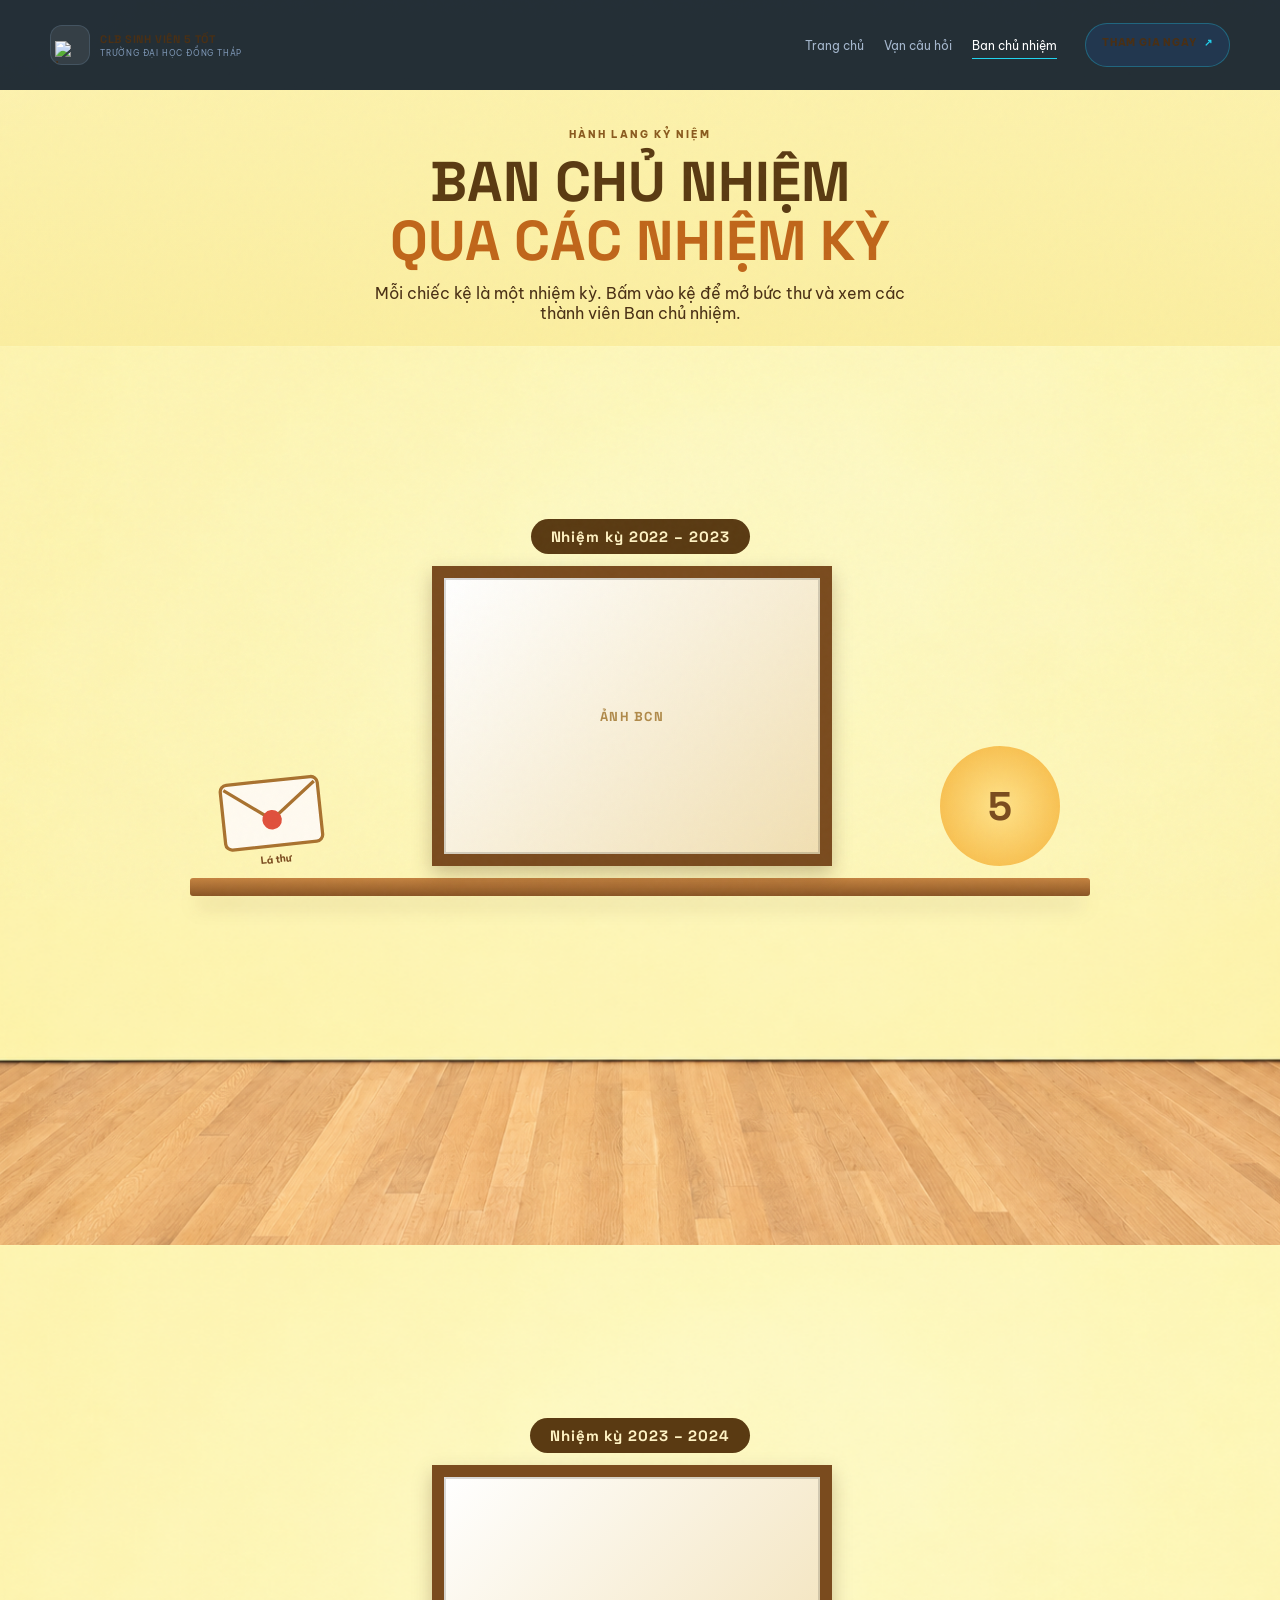
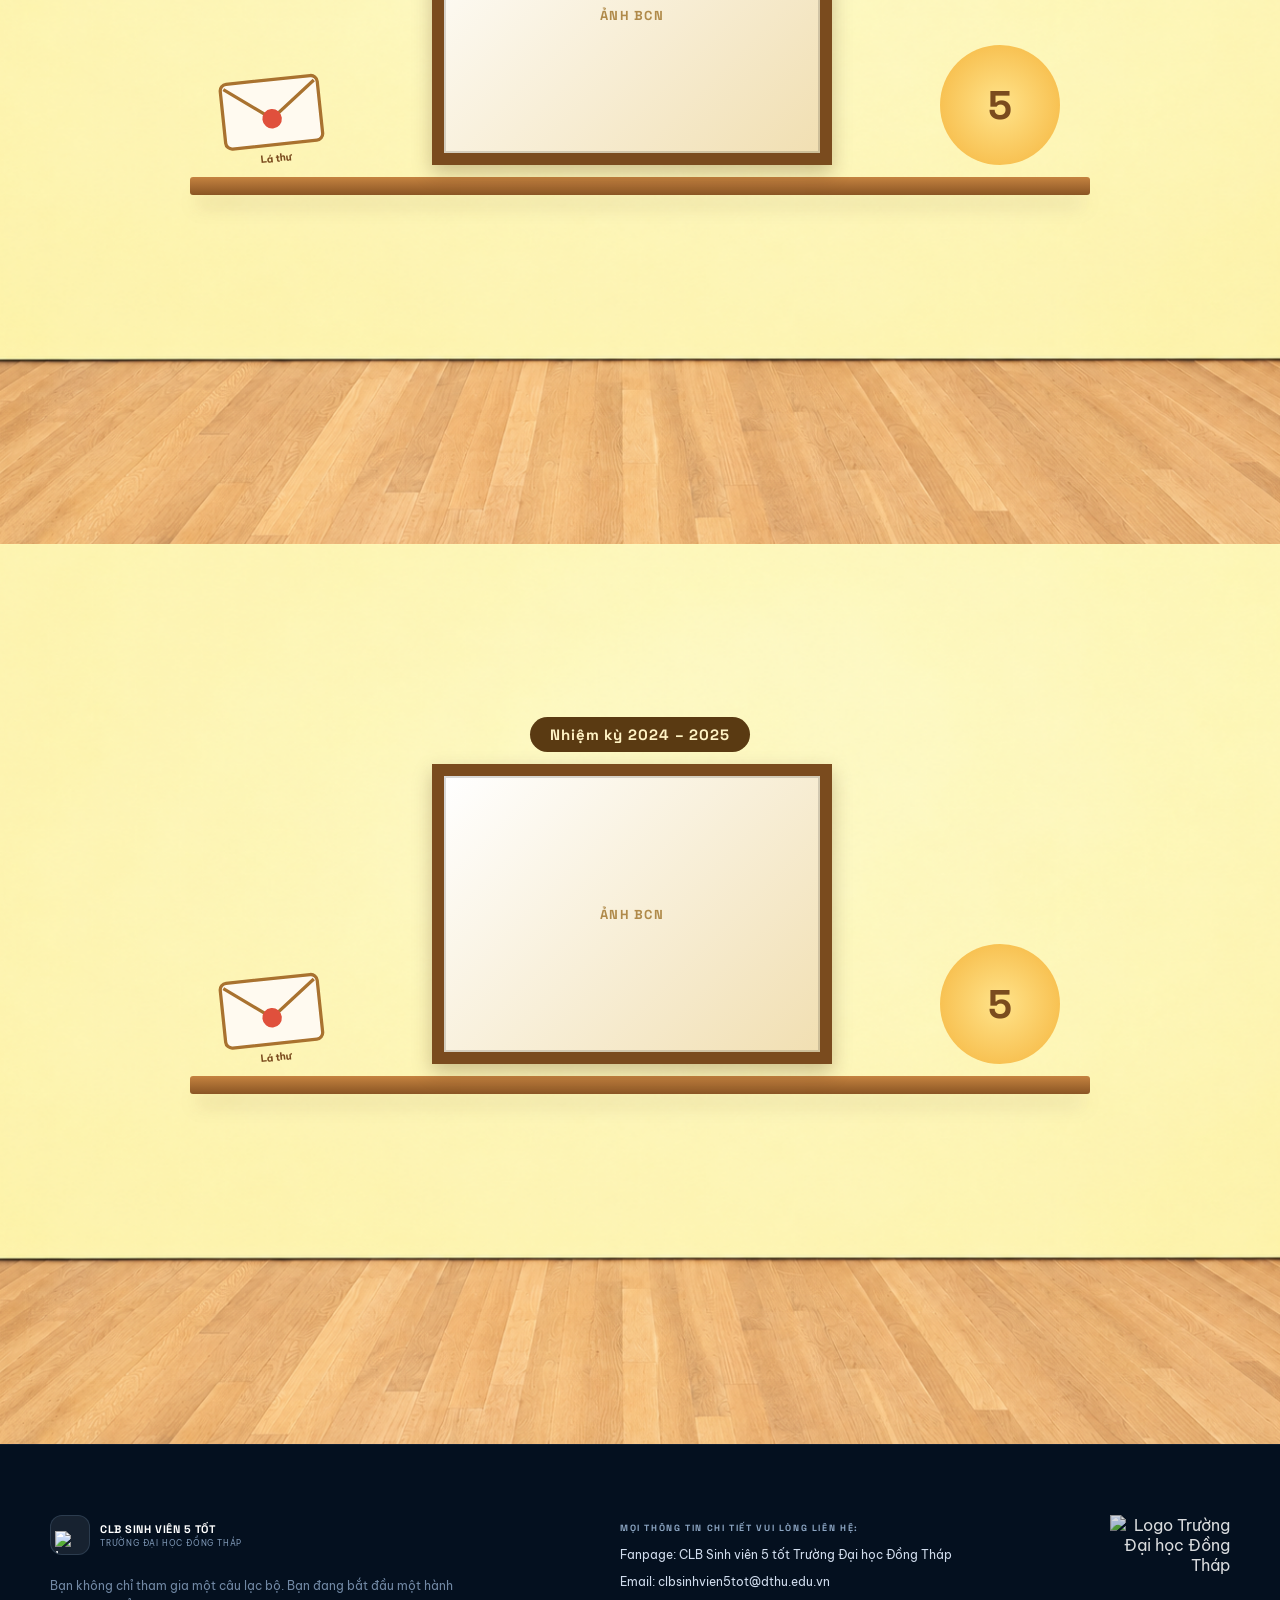
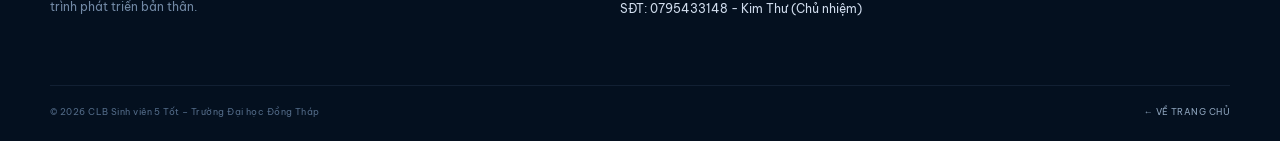
==== commit 0dd13275: "Update banchunhiem.html" ====
--- a/banchunhiem.html
+++ b/banchunhiem.html
@@ -67,9 +67,8 @@
     <button class="bcn-close" type="button" aria-label="Đóng">×</button>
     <p class="bcn-period" id="bcnPeriod"></p>
     <h2 id="bcnTitle"></h2>
-    <figure class="bcn-photo"><img id="bcnPhoto" alt="" loading="lazy"></figure>
     <h3>Thành viên Ban chủ nhiệm</h3>
-    <ul class="bcn-members" id="bcnMembers"></ul>
+    <div class="bcn-gallery" id="bcnGallery"></div>
     <h3>Thư gửi thế hệ sau</h3>
     <div class="bcn-letter" id="bcnLetter"></div>
   </aside>
--- a/style.css
+++ b/style.css
@@ -2042,3 +2042,1099 @@
   .why-list .faq-answer { transition: none; }
 }
 
+/* [CẬP NHẬT] File này vẫn là LỚP PATCH: dán vào CUỐI style.css gốc (không tải kèm).
+   Đã thêm ở cuối: D. Hero trang chủ · E. Trang Ban chủ nhiệm · F. Mobile/Accessibility.
+   =====================================================================
+   PATCH CHO "style (7).css"
+   ---------------------------------------------------------------------
+   CÁCH DÙNG: dán TOÀN BỘ file này vào CUỐI file style.css (sau cùng,
+   để thắng các rule cũ). Không cần xoá gì trong file cũ để chạy đúng.
+
+   Gồm 3 phần:
+     A. FIX LỖI CUỘN DƯ (overscroll)            -> Mục tiêu 2
+     B. SOLAR SYSTEM HUB (trang chủ)            -> Mục tiêu 1
+     C. TEMPLATE TRANG TIÊU CHÍ "VÌ SAO"        -> Mục tiêu 3
+
+   (Tuỳ chọn) Sau khi test ổn, có thể xoá khối cũ "FIX: 5 TIÊU CHÍ
+   DESKTOP" … "ORBIT SYSTEM" (khoảng dòng 24 → 512 của file cũ, ngay
+   trước "INTRO SCREEN") vì không còn phần tử .pillars-wrap /
+   .pillar-card / .pillar-center trong index.html mới.
+   ===================================================================== */
+
+
+/* =====================================================================
+   A. FIX LỖI CUỘN DƯ KHÔNG GIAN Ở CUỐI TRANG
+   ===================================================================== */
+
+/* [NGUYÊN NHÂN GỐC]
+   .hero và .final-cta KHÔNG có position:relative. Các lớp trang trí bên
+   trong (.hero-bg-grid, .cta-mesh, .cta-ring, .cta-orb, canvas) lại là
+   position:absolute -> chúng neo vào khung nhìn đầu trang (initial
+   containing block) chứ không neo vào section cha. Hệ quả:
+     - overflow:hidden của .hero/.final-cta KHÔNG cắt được chúng;
+     - chúng tràn ra ngoài (đo thực tế: tài liệu rộng 4055px trên màn
+       1440px, 1585px trên màn 390px) => trình duyệt (nhất là điện thoại)
+       phải thu nhỏ/kéo rộng vùng cuộn => hiện vùng đen thừa + thanh cuộn
+       ngang ở dưới cùng.
+   [CÁCH SỬA] cho 2 section này làm "khung neo" + cắt phần tràn. */
+.hero,
+.final-cta,
+.hub {
+  position: relative;
+  overflow: hidden;
+}
+
+/* Lưới an toàn: dù sau này có thêm lớp trang trí nào tràn, cũng bị cắt ở
+   cấp <main>/<footer> (overflow-x:clip không tạo vùng cuộn mới, khác với
+   hidden; dòng hidden đứng trước là fallback cho trình duyệt cũ). */
+main,
+.footer {
+  overflow-x: hidden;
+  overflow-x: clip;
+}
+
+body {
+  overflow-x: hidden;
+  overflow-x: clip;
+  max-width: 100%;
+  /* Nền thật đặt ở <html> bên dưới; body để trong suốt để vùng "kéo giãn"
+     (rubber-band) ở mép dưới trang cùng màu với footer, không lộ dải đen
+     khác màu. body:before (gradient cố định) vẫn hiển thị bình thường. */
+  background: transparent;
+}
+
+html {
+  background: #04101f;        /* trùng màu .footer */
+  scroll-padding-top: 84px;   /* anchor (#...) không bị header cố định che */
+}
+
+/* URL dài (TikTok) trong footer làm cột grid giãn ra -> tràn ngang trên
+   điện thoại. Cho phép bẻ dòng. */
+.footer-contact a,
+.footer-contact p {
+  overflow-wrap: anywhere;
+}
+.footer-grid > * {
+  min-width: 0; /* cho phép cột grid co lại thay vì bị nội dung đẩy rộng */
+}
+
+
+/* =====================================================================
+   B. SOLAR SYSTEM HUB — TRANG CHỦ DẠNG TRẠM CHUYỂN HƯỚNG
+   ---------------------------------------------------------------------
+   Cấu trúc (xem index.html):
+     .hub
+       .hub-stars / .hero-bg-grid     nền vũ trụ
+       .hub-head                      tiêu đề
+       .solar-system
+         .solar-core                  điểm gốc (0,0) = tâm hệ
+           .sys-ring ×3               quỹ đạo trang trí
+           .sun                       MẶT TRỜI = logo CLB
+           ol.orbit                   vòng quay chung
+             li.planet-slot ×5        đặt hành tinh ở góc a trên quỹ đạo
+               a.planet               HÀNH TINH (thẻ <a> -> trang tiêu chí)
+       .hub-foot                      gợi ý thao tác
+   ===================================================================== */
+
+/* Cho phép "tween" bán kính quỹ đạo từ 0 -> 1: các hành tinh bay ra khỏi
+   mặt trời đúng lúc bấm "BẮT ĐẦU HÀNH TRÌNH". Trình duyệt chưa hỗ trợ
+   @property thì bỏ qua hiệu ứng, bố cục vẫn đúng. */
+@property --spread {
+  syntax: "<number>";
+  inherits: true;
+  initial-value: 1;
+}
+
+.hub {
+  isolation: isolate;
+  min-height: 100vh;
+  display: flex;
+  flex-direction: column;
+  align-items: center;
+  justify-content: center;
+  gap: clamp(8px, 1.6vh, 18px);
+  padding: 92px 0 36px;
+  color: #fff;
+  background:
+    radial-gradient(ellipse 60% 55% at 50% 58%, rgba(22,119,255,.24), transparent 70%),
+    radial-gradient(ellipse 45% 40% at 14% 8%,  rgba(124,58,237,.15), transparent 70%),
+    #061426;
+}
+@supports (min-height: 100svh) {
+  .hub { min-height: 100svh; }
+}
+
+/* Sao nền: 2 lớp lặp (tile) nhấp nháy rất nhẹ, chỉ animate opacity nên rẻ */
+.hub-stars,
+.hub-stars::after {
+  position: absolute;
+  inset: 0;
+  pointer-events: none;
+  background-repeat: repeat;
+}
+.hub-stars {
+  z-index: 0;
+  background-size: 520px 520px;
+  background-image:
+    radial-gradient(1.3px 1.3px at 12% 18%, rgba(255,255,255,.9), transparent 60%),
+    radial-gradient(1px   1px   at 78% 12%, rgba(190,235,255,.85), transparent 60%),
+    radial-gradient(1.6px 1.6px at 34% 72%, rgba(255,255,255,.75), transparent 60%),
+    radial-gradient(1px   1px   at 88% 64%, rgba(255,255,255,.8), transparent 60%),
+    radial-gradient(1.3px 1.3px at 56% 38%, rgba(200,220,255,.75), transparent 60%),
+    radial-gradient(1px   1px   at 6%  86%, rgba(255,255,255,.7), transparent 60%),
+    radial-gradient(1.4px 1.4px at 66% 92%, rgba(190,235,255,.8), transparent 60%);
+  animation: starTwinkle 7s ease-in-out infinite alternate;
+}
+.hub-stars::after {
+  content: "";
+  background-size: 760px 760px;
+  background-position: 180px 90px;
+  background-image:
+    radial-gradient(1px   1px   at 22% 30%, rgba(255,255,255,.7), transparent 60%),
+    radial-gradient(1.5px 1.5px at 70% 22%, rgba(190,235,255,.7), transparent 60%),
+    radial-gradient(1px   1px   at 48% 80%, rgba(255,255,255,.65), transparent 60%),
+    radial-gradient(1.2px 1.2px at 90% 76%, rgba(255,255,255,.7), transparent 60%);
+  animation: starTwinkle 9s ease-in-out infinite alternate-reverse;
+}
+@keyframes starTwinkle {
+  from { opacity: .45; }
+  to   { opacity: 1; }
+}
+
+/* ---- Tiêu đề ---- */
+.hub-head {
+  position: relative;
+  z-index: 3;
+  display: grid;
+  justify-items: center;
+  gap: 10px;
+  max-width: 760px;
+  text-align: center;
+}
+.hub-title {
+  margin: 6px 0 0;
+  font: 700 clamp(34px, 4.6vw, 58px)/.98 "Space Grotesk", sans-serif;
+  letter-spacing: -.05em;
+}
+.hub-title .nw { white-space: nowrap; }   /* "CLB SINH VIÊN" không bị ngắt giữa chừng */
+.hub-title em {
+  white-space: nowrap;           /* "5 TỐT" luôn đi liền nhau */
+  font-style: normal;
+  background: linear-gradient(100deg, #fff 0%, var(--cyan) 45%, #648dff 72%, #a278ff 100%);
+  -webkit-background-clip: text;
+  background-clip: text;
+  color: transparent;
+}
+.hub-lead {
+  margin: 0;
+  max-width: 620px;
+  font-size: clamp(13px, 1.3vw, 15px);
+  line-height: 1.7;
+  color: #b3c5db;
+}
+
+/* ---- Khung hệ mặt trời: kích thước co giãn theo chiều cao màn hình ----
+   --R   bán kính quỹ đạo
+   --p   đường kính hành tinh
+   --sun đường kính mặt trời                                              */
+.solar-system {
+  --R:   clamp(160px, min(calc((100vh - 410px) / 2.44), 30vw), 270px);
+  --p:   clamp(78px,  calc(var(--R) * .44), 118px);
+  --sun: clamp(124px, calc(var(--R) * .64), 176px);
+  position: relative;
+  z-index: 2;
+  flex: none;
+  width:  calc(var(--R) * 2 + var(--p) + 90px);
+  height: calc(var(--R) * 2 + var(--p) + 96px);
+}
+@supports (height: 100svh) {
+  .solar-system {
+    --R: clamp(160px, min(calc((100svh - 410px) / 2.44), 30vw), 270px);
+  }
+}
+
+/* Điểm gốc (0,0) của hệ = tâm mặt trời */
+.solar-core {
+  --spread: 1;
+  position: absolute;
+  left: 50%;
+  top: calc(var(--R) + var(--p) / 2 + 18px);
+  width: 0;
+  height: 0;
+  transition: --spread 1.9s var(--ease);
+}
+/* Đang ở màn hình intro: các hành tinh nằm gọn trong mặt trời,
+   khi bỏ class intro-active -> bay ra quỹ đạo */
+body.intro-active .solar-core {
+  --spread: 0;
+  transition: none;
+}
+
+/* ---- Quỹ đạo trang trí ---- */
+.sys-ring {
+  position: absolute;
+  left: calc(var(--d) / -2);
+  top:  calc(var(--d) / -2);
+  width: var(--d);
+  height: var(--d);
+  border-radius: 50%;
+  pointer-events: none;
+}
+.sys-ring-1 {            /* đúng quỹ đạo của 5 hành tinh */
+  --d: calc(var(--R) * 2 * var(--spread));
+  border: 1px solid rgba(120,184,255,.22);
+  box-shadow: 0 0 60px rgba(22,119,255,.10), inset 0 0 60px rgba(34,211,238,.05);
+}
+.sys-ring-2 {            /* vòng ngoài + vệ tinh nhỏ */
+  --d: calc(var(--R) * 2.5 * var(--spread));
+  border: 1px dashed rgba(167,139,250,.18);
+  animation: ringSpin 150s linear infinite;
+}
+.sys-ring-2::after {
+  content: "";
+  position: absolute;
+  left: 50%;
+  top: -3px;
+  width: 6px;
+  height: 6px;
+  border-radius: 50%;
+  background: var(--cyan);
+  box-shadow: 0 0 12px var(--cyan);
+}
+.sys-ring-3 {            /* vòng trong */
+  --d: calc(var(--R) * 1.4 * var(--spread));
+  border: 1px dotted rgba(34,211,238,.20);
+  animation: ringSpin 90s linear infinite reverse;
+}
+@keyframes ringSpin { to { transform: rotate(360deg); } }
+
+/* ---- MẶT TRỜI = LOGO CLB (glow + pulse liên tục) ---- */
+.sun {
+  position: absolute;
+  left: calc(var(--sun) / -2);
+  top:  calc(var(--sun) / -2);
+  width: var(--sun);
+  height: var(--sun);
+  border-radius: 50%;
+  z-index: 2;
+  outline: none;
+}
+.sun-glow {                /* quầng sáng thở – chỉ animate transform/opacity */
+  position: absolute;
+  inset: -70%;
+  border-radius: 50%;
+  pointer-events: none;
+  background: radial-gradient(circle,
+    rgba(34,211,238,.42) 0, rgba(22,119,255,.20) 36%, transparent 66%);
+  animation: sunBreath 4.2s ease-in-out infinite;
+}
+.sun-corona {              /* vành lửa xoay chậm */
+  position: absolute;
+  inset: -14%;
+  border-radius: 50%;
+  pointer-events: none;
+  background: conic-gradient(from 0deg,
+    transparent 0 6%, rgba(34,211,238,.7) 14%, transparent 28%,
+    rgba(167,139,250,.55) 52%, transparent 66%,
+    rgba(77,155,255,.7) 84%, transparent 96%);
+  -webkit-mask: radial-gradient(circle, transparent 60%, #000 62% 68%, transparent 72%);
+          mask: radial-gradient(circle, transparent 60%, #000 62% 68%, transparent 72%);
+  animation: ringSpin 14s linear infinite;
+}
+.sun-body {
+  position: absolute;
+  inset: 0;
+  display: grid;
+  place-items: center;
+  border-radius: 50%;
+  background: radial-gradient(circle at 36% 30%,
+    rgba(255,255,255,.42), rgba(34,211,238,.26) 32%,
+    rgba(22,119,255,.30) 60%, rgba(8,26,48,.92) 100%);
+  border: 1px solid rgba(160,230,255,.55);
+  box-shadow:
+    0 0 36px rgba(34,211,238,.45),
+    0 0 90px rgba(22,119,255,.35),
+    inset 0 0 34px rgba(34,211,238,.28);
+  transition: transform .45s var(--ease), box-shadow .45s;
+}
+.sun-body::after {         /* sóng lan toả liên tục */
+  content: "";
+  position: absolute;
+  inset: 0;
+  border-radius: 50%;
+  border: 2px solid rgba(34,211,238,.55);
+  pointer-events: none;
+  animation: sunWave 3.4s ease-out infinite;
+}
+.sun-body img {
+  width: 68%;
+  height: 68%;
+  object-fit: contain;
+  filter: drop-shadow(0 0 14px rgba(34,211,238,.65));
+  transition: transform .45s var(--ease);
+}
+@keyframes sunBreath {
+  0%, 100% { transform: scale(.92); opacity: .75; }
+  50%      { transform: scale(1.08); opacity: 1; }
+}
+@keyframes sunWave {
+  0%   { transform: scale(1);    opacity: .7; }
+  100% { transform: scale(1.85); opacity: 0; }
+}
+
+/* ---- VÒNG QUAY CHUNG + HÀNH TINH ----
+   Cả 5 hành tinh cùng quay 1 vòng (90s) nên luôn cách đều 72°, không bao
+   giờ chồng lên nhau. Mỗi hành tinh quay ngược lại cùng tốc độ để thẻ
+   luôn đứng thẳng, chữ dễ đọc. */
+.orbit {
+  list-style: none;
+  margin: 0;
+  padding: 0;
+  position: absolute;
+  left: 0;
+  top: 0;
+  width: 0;
+  height: 0;
+  pointer-events: none;            /* không che mặt trời; chỉ .planet nhận chuột */
+  animation: orbitSpin 90s linear infinite;
+  will-change: transform;
+}
+@keyframes orbitSpin { to { transform: rotate(360deg); } }
+
+.planet-slot {
+  position: absolute;
+  left: 0;
+  top: 0;
+  width: 0;
+  height: 0;
+  transform: rotate(var(--a)) translateX(calc(var(--R) * var(--spread)));
+}
+
+/* Góc xuất phát + màu riêng của từng hành tinh */
+.planet-slot:nth-child(1) { --a: -90deg; --c:#22d3ee; --c2:#0b6f8a; --glow:rgba(34,211,238,.55); }
+.planet-slot:nth-child(2) { --a: -18deg; --c:#4d9bff; --c2:#0b3f9a; --glow:rgba(77,155,255,.55); }
+.planet-slot:nth-child(3) { --a:  54deg; --c:#fbbf24; --c2:#a15c07; --glow:rgba(251,191,36,.50); }
+.planet-slot:nth-child(4) { --a: 126deg; --c:#fb7185; --c2:#9f1f3c; --glow:rgba(251,113,133,.50); }
+.planet-slot:nth-child(5) { --a: 198deg; --c:#a78bfa; --c2:#4c2a9e; --glow:rgba(167,139,250,.55); }
+
+/* a.planet — thẻ <a> có thể click */
+.planet {
+  position: absolute;
+  left: calc(var(--p) / -2);
+  top:  calc(var(--p) / -2);
+  width: var(--p);
+  height: var(--p);
+  display: block;
+  border-radius: 50%;
+  pointer-events: auto;
+  outline: none;
+  -webkit-tap-highlight-color: transparent;
+  transform: rotate(calc(var(--a) * -1));
+  animation: planetUpright 90s linear infinite;
+}
+@keyframes planetUpright {
+  from { transform: rotate(calc(var(--a) * -1)); }
+  to   { transform: rotate(calc(var(--a) * -1 - 360deg)); }
+}
+
+.planet-body {
+  position: absolute;
+  inset: 0;
+  display: grid;
+  place-items: center;
+  border-radius: 50%;
+  background: radial-gradient(circle at 30% 26%,
+    rgba(255,255,255,.8), var(--c) 36%, var(--c2) 80%, #04101f 120%);
+  box-shadow: inset -8px -10px 22px rgba(0,0,0,.35), 0 0 24px var(--glow);
+  transition: transform .4s var(--ease), box-shadow .4s;
+}
+.planet-body::before {         /* vòng "ping" khi hover/focus */
+  content: "";
+  position: absolute;
+  inset: 0;
+  border-radius: 50%;
+  border: 2px solid var(--c);
+  opacity: 0;
+  pointer-events: none;
+}
+.planet-icon {                 /* đĩa sáng để icon cũ (vẽ cho nền sáng) vẫn rõ */
+  width: 60%;
+  height: 60%;
+  display: grid;
+  place-items: center;
+  border-radius: 50%;
+  background: rgba(255,255,255,.95);
+  box-shadow: 0 2px 10px rgba(0,0,0,.25);
+}
+.planet-icon img {
+  width: 68%;
+  height: 68%;
+  object-fit: contain;
+}
+.planet-num {
+  position: absolute;
+  top: -2px;
+  right: -2px;
+  min-width: 26px;
+  height: 26px;
+  padding: 0 5px;
+  border-radius: 99px;
+  background: #061426;
+  border: 1px solid var(--c);
+  color: #fff;
+  font: 700 10px/24px "Space Grotesk", sans-serif;
+  letter-spacing: .04em;
+  text-align: center;
+}
+
+/* Nhãn tên tiêu chí (luôn hiện nhỏ; hover -> to, sáng, có "KHÁM PHÁ") */
+.planet-label {
+  position: absolute;
+  left: 50%;
+  top: calc(100% + 10px);
+  transform: translateX(-50%);
+  display: grid;
+  justify-items: center;
+  min-width: max-content;
+  padding: 7px 13px;
+  border-radius: 16px;
+  background: rgba(6,20,38,.88);
+  border: 1px solid var(--c);
+  color: #fff;
+  text-align: center;
+  transition: transform .4s var(--ease), background .3s, box-shadow .3s;
+}
+.planet-label strong {
+  font: 700 10px/1.2 "Space Grotesk", sans-serif;
+  letter-spacing: .1em;
+  white-space: nowrap;
+}
+.planet-label em {
+  max-height: 0;
+  margin-top: 0;
+  overflow: hidden;
+  opacity: 0;
+  font: 700 9px/1.7 "Space Grotesk", sans-serif;   /* 1.7 để dấu của chữ Á không bị cắt */
+  font-style: normal;
+  letter-spacing: .12em;
+  color: #fff;
+  white-space: nowrap;
+  transition: max-height .3s, margin-top .3s, opacity .3s;
+}
+/* Mô tả ngắn: ẩn trực quan trên desktop (screen reader vẫn đọc), hiện trên mobile */
+.planet-desc {
+  position: absolute;
+  width: 1px;
+  height: 1px;
+  overflow: hidden;
+  clip: rect(0 0 0 0);
+  white-space: nowrap;
+}
+
+/* ---- DỪNG QUỸ ĐẠO: hover mặt trời / hover hành tinh / focus bàn phím ---- */
+.sun:focus-visible ~ .orbit,
+.sun:focus-visible ~ .orbit .planet,
+.orbit:focus-within,
+.orbit:focus-within .planet {
+  animation-play-state: paused;
+}
+@media (hover: hover) and (pointer: fine) {
+  .sun:hover ~ .orbit,
+  .sun:hover ~ .orbit .planet,
+  .orbit:hover,
+  .orbit:hover .planet {
+    animation-play-state: paused;
+  }
+  .sun:hover .sun-body {
+    transform: scale(1.07);
+    box-shadow:
+      0 0 50px rgba(34,211,238,.7),
+      0 0 130px rgba(22,119,255,.55),
+      inset 0 0 40px rgba(34,211,238,.4);
+  }
+  .sun:hover .sun-body img { transform: scale(1.08); }
+  .sun:hover .sun-glow     { animation-duration: 2s; }
+}
+
+/* ---- HOVER / FOCUS HÀNH TINH: phóng to + viền sáng lóa + hiện rõ tên ---- */
+.planet-slot:focus-within { z-index: 20; }
+.planet:focus-visible .planet-body {
+  transform: scale(1.22);
+  box-shadow:
+    inset -8px -10px 22px rgba(0,0,0,.3),
+    0 0 0 3px rgba(255,255,255,.75),
+    0 0 46px 8px var(--glow),
+    0 0 120px 24px var(--glow);
+}
+.planet:focus-visible .planet-body::before { animation: planetPing 1.2s ease-out infinite; }
+.planet:focus-visible .planet-label {
+  background: linear-gradient(120deg, var(--c2), #0a1d35);
+  box-shadow: 0 0 28px var(--glow);
+  transform: translateX(-50%) translateY(calc(var(--p) * .12 + 2px)) scale(1.12);
+}
+.planet:focus-visible .planet-label em { max-height: 20px; margin-top: 3px; opacity: 1; }
+
+@media (hover: hover) and (pointer: fine) {
+  .planet-slot:hover { z-index: 20; }   /* hành tinh đang hover nằm trên cùng */
+
+  .planet:hover .planet-body {
+    transform: scale(1.22);
+    box-shadow:
+      inset -8px -10px 22px rgba(0,0,0,.3),
+      0 0 0 3px rgba(255,255,255,.75),
+      0 0 46px 8px var(--glow),
+      0 0 120px 24px var(--glow);
+  }
+  .planet:hover .planet-body::before { animation: planetPing 1.2s ease-out infinite; }
+  .planet:hover .planet-label {
+    background: linear-gradient(120deg, var(--c2), #0a1d35);
+    box-shadow: 0 0 28px var(--glow);
+    transform: translateX(-50%) translateY(calc(var(--p) * .12 + 2px)) scale(1.12);
+  }
+  .planet:hover .planet-label em { max-height: 20px; margin-top: 3px; opacity: 1; }
+}
+@keyframes planetPing {
+  0%   { transform: scale(1);   opacity: .85; }
+  100% { transform: scale(1.7); opacity: 0; }
+}
+
+/* ---- Chân hub: gợi ý thao tác ---- */
+.hub-foot {
+  position: relative;
+  z-index: 3;
+  display: flex;
+  flex-wrap: wrap;
+  align-items: center;
+  justify-content: center;
+  gap: 10px 22px;
+  padding: 0 16px;
+  color: #a9bdd4;
+  font-size: 12px;
+  text-align: center;
+}
+.hub-hint { display: inline-flex; align-items: center; gap: 9px; }
+@media (hover: none)  { .hint-hover { display: none; } }
+@media (hover: hover) { .hint-touch { display: none; } }
+.hub-more {
+  padding: 10px 16px;
+  border: 1px solid rgba(34,211,238,.3);
+  border-radius: 100px;
+  background: rgba(22,119,255,.12);
+  color: #fff;
+  font-size: 10px;
+  font-weight: 800;
+  letter-spacing: .08em;
+  transition: .3s var(--ease);
+}
+.hub-more:hover { border-color: rgba(34,211,238,.6); transform: translateY(-2px); }
+.hub-more span { color: var(--cyan); margin-left: 4px; }
+
+/* ---- TABLET / MOBILE (≤900px): hệ mặt trời -> LƯỚI THẺ DỄ CHẠM ----
+   Không còn quỹ đạo, không còn animation xoay: mặt trời ở trên,
+   5 tiêu chí xếp thành lưới 2 cột (1 cột trên điện thoại nhỏ). */
+@media (max-width: 900px) {
+  .hub {
+    justify-content: flex-start;
+    gap: 22px;
+    padding: 104px 0 64px;
+  }
+  .solar-system {
+    --sun: 132px;
+    width: min(680px, calc(100% - 32px));
+    height: auto;
+  }
+  .solar-core {
+    position: static;
+    width: auto;
+    height: auto;
+    display: grid;
+    justify-items: center;
+    gap: 36px;
+    transition: none;
+  }
+  .sys-ring { display: none; }
+  .sun { position: relative; left: auto; top: auto; margin-top: 18px; }
+
+  .orbit {
+    position: static;
+    width: 100%;
+    height: auto;
+    display: grid;
+    grid-template-columns: repeat(2, minmax(0, 1fr));
+    gap: 12px;
+    animation: none;
+    will-change: auto;
+    pointer-events: auto;
+  }
+  .planet-slot {
+    position: static;
+    width: auto;
+    height: auto;
+    transform: none;
+  }
+  .planet-slot:nth-child(5) { grid-column: 1 / -1; }   /* thẻ lẻ trải full hàng */
+
+  .planet {
+    --pm: 64px;
+    position: relative;
+    left: auto;
+    top: auto;
+    width: auto;
+    height: auto;
+    min-height: 92px;
+    display: grid;
+    grid-template-columns: var(--pm) minmax(0, 1fr) auto;
+    grid-template-areas:
+      "body label arrow"
+      "body desc  arrow";
+    align-items: center;
+    column-gap: 14px;
+    row-gap: 3px;
+    padding: 14px 16px;
+    border-radius: 20px;
+    background: linear-gradient(150deg, rgba(18,43,72,.82), rgba(7,24,45,.86));
+    border: 1px solid rgba(114,166,224,.22);
+    box-shadow: inset 4px 0 0 var(--c);
+    transform: none;
+    animation: none;
+    transition: transform .25s var(--ease), border-color .25s;
+  }
+  .planet:active { transform: scale(.98); border-color: var(--c); }
+  .planet:focus-visible { outline: 2px solid var(--c); outline-offset: 2px; }
+  .planet::after {
+    content: "→";
+    grid-area: arrow;
+    color: var(--c);
+    font-size: 20px;
+    padding-right: 2px;
+  }
+  .planet-label { grid-area: label; align-self: end; }
+  .planet-desc  { grid-area: desc;  align-self: start; }
+  .planet-body {
+    grid-area: body;
+    position: relative;
+    inset: auto;
+    width: var(--pm);
+    height: var(--pm);
+  }
+  .planet-num { min-width: 22px; height: 22px; font-size: 9px; line-height: 20px; }
+
+  /* Nhãn: chuyển từ "chip nổi" thành khối chữ nằm trong thẻ, luôn hiện rõ */
+  .planet-label,
+  .planet:focus-visible .planet-label {
+    position: static;
+    transform: none;
+    min-width: 0;
+    padding: 0;
+    border: 0;
+    border-radius: 0;
+    background: none;
+    box-shadow: none;
+    justify-items: start;
+    text-align: left;
+    gap: 4px;
+  }
+  .planet-label strong { font-size: 14px; letter-spacing: .06em; white-space: normal; }
+  .planet-label em     { display: none; }
+  .planet-desc {
+    position: static;
+    width: auto;
+    height: auto;
+    overflow: visible;
+    clip: auto;
+    white-space: normal;
+    font-size: 12.5px;
+    line-height: 1.6;
+    color: #c3d3e6;                     /* tương phản cao trên nền tối */
+  }
+  .planet:focus-visible .planet-body { transform: none; box-shadow: inset -8px -10px 22px rgba(0,0,0,.35), 0 0 24px var(--glow); }
+}
+@media (max-width: 560px) {
+  .orbit { grid-template-columns: 1fr; }
+  .planet-slot:nth-child(5) { grid-column: auto; }
+  .hub-title { font-size: clamp(32px, 10vw, 44px); }
+}
+
+/* Người dùng bật "giảm chuyển động": đứng yên toàn bộ */
+@media (prefers-reduced-motion: reduce) {
+  .hub-stars, .hub-stars::after,
+  .sun-glow, .sun-corona, .sun-body::after,
+  .sys-ring, .orbit, .planet,
+  .planet-body::before {
+    animation: none !important;
+  }
+  .solar-core { transition: none; }
+}
+
+
+/* =====================================================================
+   C. TEMPLATE TRANG TIÊU CHÍ — "GIẢI ĐÁP VÌ SAO"
+   Màu theo từng tiêu chí được khai báo bằng biến CSS trên <body>
+   (--c, --c2, --glow) — xem tieuchi.html.
+   ===================================================================== */
+
+.crit-page main {
+  position: relative;
+  isolation: isolate;
+  overflow: hidden;
+  background: #061426;
+}
+.crit-space {                    /* nền vũ trụ cho cả trang */
+  position: absolute;
+  inset: 0;
+  z-index: -1;
+  pointer-events: none;
+  background:
+    radial-gradient(ellipse 50% 30% at 82% 6%,  var(--glow), transparent 70%),
+    radial-gradient(ellipse 40% 28% at 6% 42%,  rgba(124,58,237,.14), transparent 70%),
+    linear-gradient(#061426, #07182d 55%, #061426);
+}
+
+/* ---- Hero của trang ---- */
+.crit-hero { padding: 140px 0 28px; }
+.crit-hero-grid {
+  display: grid;
+  grid-template-columns: minmax(0, 1.2fr) minmax(0, .8fr);
+  gap: 48px;
+  align-items: center;
+}
+.crit-title {
+  margin: 22px 0 18px;
+  font: 700 clamp(46px, 7vw, 92px)/.92 "Space Grotesk", sans-serif;
+  letter-spacing: -.06em;
+}
+.crit-title span {
+  background: linear-gradient(100deg, #fff 0%, var(--c) 55%, var(--c2) 100%);
+  -webkit-background-clip: text;
+  background-clip: text;
+  color: transparent;
+}
+.crit-lead {
+  max-width: 560px;
+  margin: 0;
+  font-size: 16px;
+  line-height: 1.8;
+  color: #c9d8ea;
+}
+
+/* Hành tinh lớn minh hoạ tiêu chí hiện tại */
+.crit-planet {
+  position: relative;
+  width: min(300px, 62vw);
+  aspect-ratio: 1;
+  margin: 0 auto;
+}
+.crit-planet-body {
+  position: absolute;
+  inset: 0;
+  display: grid;
+  place-items: center;
+  border-radius: 50%;
+  background: radial-gradient(circle at 30% 26%,
+    rgba(255,255,255,.8), var(--c) 36%, var(--c2) 80%, #04101f 120%);
+  box-shadow:
+    inset -18px -22px 50px rgba(0,0,0,.4),
+    0 0 60px var(--glow),
+    0 0 140px var(--glow);
+}
+.crit-planet-icon {
+  width: 56%;
+  height: 56%;
+  display: grid;
+  place-items: center;
+  border-radius: 50%;
+  background: rgba(255,255,255,.95);
+  box-shadow: 0 6px 24px rgba(0,0,0,.3);
+}
+.crit-planet-icon img { width: 68%; height: 68%; object-fit: contain; }
+.crit-planet::before,
+.crit-planet::after {            /* 2 vành quỹ đạo xoay chậm */
+  content: "";
+  position: absolute;
+  border-radius: 50%;
+  pointer-events: none;
+}
+.crit-planet::before {
+  inset: -14%;
+  border: 1px dashed rgba(255,255,255,.22);
+  animation: ringSpin 60s linear infinite;
+}
+.crit-planet::after {
+  inset: -30%;
+  border: 1px solid rgba(255,255,255,.10);
+  animation: ringSpin 110s linear infinite reverse;
+}
+
+/* Thanh chuyển nhanh giữa 5 tiêu chí */
+.crit-switch { display: flex; flex-wrap: wrap; gap: 10px; margin-top: 30px; }
+.crit-chip {
+  display: inline-flex;
+  align-items: center;
+  gap: 9px;
+  padding: 10px 15px;
+  border: 1px solid rgba(160,195,235,.24);
+  border-radius: 99px;
+  background: rgba(10,29,53,.6);
+  color: #d5e2f2;
+  font-size: 13px;
+  font-weight: 600;
+  transition: border-color .25s, background .25s, transform .25s var(--ease);
+}
+.crit-chip i {
+  width: 10px;
+  height: 10px;
+  border-radius: 50%;
+  background: var(--ci);
+  box-shadow: 0 0 10px var(--ci);
+}
+.crit-chip:hover { border-color: var(--ci); transform: translateY(-2px); }
+.crit-chip[aria-current="page"] {
+  border-color: var(--ci);
+  background: rgba(255,255,255,.09);
+  color: #fff;
+}
+.crit-chip:focus-visible,
+.crit-pager a:focus-visible,
+.why-list .faq-item button:focus-visible {
+  outline: 2px solid var(--cyan);
+  outline-offset: 3px;
+}
+
+/* ---- Danh sách "VÌ SAO" (accordion dạng card kính mờ) ----
+   Tái dùng đúng markup .faq-item / button / .faq-answer để script.js
+   (initFAQ) chạy luôn, không cần JS mới. */
+.why-section { padding: 36px 0 110px; }
+.why-head {
+  display: flex;
+  flex-wrap: wrap;
+  align-items: end;
+  justify-content: space-between;
+  gap: 10px 24px;
+  max-width: 880px;
+  margin-bottom: 24px;
+}
+.why-head h2 {
+  margin: 0;
+  font: 700 clamp(26px, 3.4vw, 40px)/1.1 "Space Grotesk", sans-serif;
+  letter-spacing: -.03em;
+}
+.why-head p { margin: 0; font-size: 14px; color: #b8cadf; }
+
+.why-list { display: grid; gap: 14px; max-width: 880px; }
+.why-list .faq-item {
+  position: relative;
+  overflow: hidden;
+  border: 1px solid rgba(160,195,235,.24);
+  border-radius: 22px;
+  background: linear-gradient(150deg, rgba(18,43,72,.80), rgba(8,26,48,.88));
+  -webkit-backdrop-filter: blur(14px);
+          backdrop-filter: blur(14px);
+  box-shadow: 0 18px 60px rgba(0,0,0,.28);
+  transition: border-color .3s, box-shadow .3s;
+}
+.why-list .faq-item::before {    /* vạch màu tiêu chí khi mở */
+  content: "";
+  position: absolute;
+  left: 0;
+  top: 0;
+  bottom: 0;
+  width: 4px;
+  background: var(--c);
+  box-shadow: 0 0 18px var(--glow);
+  opacity: 0;
+  transition: opacity .3s;
+}
+.why-list .faq-item:hover { border-color: rgba(160,195,235,.42); }
+.why-list .faq-item.open  { border-color: var(--c); box-shadow: 0 18px 60px rgba(0,0,0,.32), 0 0 40px -12px var(--glow); }
+.why-list .faq-item.open::before { opacity: 1; }
+
+.why-list .faq-item button {
+  display: grid;
+  grid-template-columns: auto minmax(0, 1fr) auto;
+  align-items: center;
+  gap: 16px;
+  padding: 22px 24px;
+  font-size: clamp(16px, 1.9vw, 19px);
+  font-weight: 600;
+  line-height: 1.45;
+  color: #fff;
+}
+.why-mark {                      /* dấu "?" */
+  width: 36px;
+  height: 36px;
+  display: grid;
+  place-items: center;
+  border-radius: 12px;
+  background: rgba(255,255,255,.07);
+  border: 1px solid rgba(160,195,235,.28);
+  color: var(--c);
+  font: 700 18px "Space Grotesk", sans-serif;
+}
+.why-list .faq-item button i {   /* dấu + -> xoay thành × khi mở */
+  width: 36px;
+  height: 36px;
+  display: grid;
+  place-items: center;
+  border-radius: 50%;
+  border: 1px solid rgba(160,195,235,.32);
+  font-size: 22px;
+  line-height: 1;
+  color: var(--c);
+  transition: transform .35s var(--ease), background .3s, color .3s, border-color .3s;
+}
+.why-list .faq-item.open button i {
+  background: var(--c);
+  border-color: var(--c);
+  color: #061426;
+}
+
+/* Câu trả lời: chữ sáng, cỡ 16px, nền tối => tương phản cao */
+.why-list .faq-answer {
+  visibility: hidden;                          /* nội dung đang đóng không bị tab/đọc nhầm */
+  transition: height .4s var(--ease), visibility 0s .4s;
+}
+.why-list .faq-item.open .faq-answer {
+  visibility: visible;
+  transition: height .4s var(--ease), visibility 0s;
+}
+.why-answer { padding: 2px 24px 26px 76px; }  /* 76 = lề trái chữ câu hỏi */
+.why-list .faq-answer p {
+  max-width: 68ch;
+  margin: 0 0 14px;
+  padding: 0;
+  font-size: 16px;
+  line-height: 1.85;
+  color: #e3ecf8;
+}
+.why-list .faq-answer p:last-child { margin-bottom: 0; }
+
+/* ---- Điều hướng hành tinh trước / sau ---- */
+.crit-pager {
+  display: grid;
+  grid-template-columns: 1fr 1fr;
+  gap: 14px;
+  max-width: 880px;
+  margin-top: 44px;
+}
+.crit-pager a {
+  display: grid;
+  gap: 6px;
+  padding: 20px 22px;
+  border: 1px solid rgba(160,195,235,.24);
+  border-radius: 20px;
+  background: rgba(10,29,53,.62);
+  transition: border-color .25s, transform .25s var(--ease), background .25s;
+}
+.crit-pager a:hover { border-color: var(--pc); transform: translateY(-3px); background: rgba(16,40,70,.8); }
+.crit-pager small { font: 700 10px "Space Grotesk", sans-serif; letter-spacing: .14em; color: #a9bdd4; }
+.crit-pager strong { font: 700 18px "Space Grotesk", sans-serif; }
+.crit-pager .is-next { text-align: right; }
+.crit-home { display: flex; justify-content: center; max-width: 880px; margin-top: 26px; }
+
+@media (max-width: 900px) {
+  .crit-hero { padding-top: 120px; }
+  .crit-hero-grid { grid-template-columns: 1fr; gap: 34px; }
+  .crit-planet { width: min(210px, 52vw); order: -1; margin: 0 auto 10px; }
+}
+@media (max-width: 600px) {
+  .why-list .faq-item button { padding: 18px 16px; gap: 12px; }
+  .why-answer { padding: 0 18px 22px 18px; }
+  .why-mark, .why-list .faq-item button i { width: 32px; height: 32px; }
+  .crit-pager { grid-template-columns: 1fr; }
+  .crit-pager .is-next { text-align: left; }
+}
+@media (prefers-reduced-motion: reduce) {
+  .crit-planet::before, .crit-planet::after { animation: none; }
+  .why-list .faq-answer { transition: none; }
+}
+
+
+/* =====================================================================
+   D. HERO TRANG CHỦ (thay cho Hệ Mặt Trời, đã chuyển sang faq.html)
+   ===================================================================== */
+.home-hero { min-height: 0; padding: 130px 0 90px; }
+.home-hero-inner { position: relative; z-index: 3; display: grid; grid-template-columns: 1.2fr .8fr; align-items: center; gap: 40px; }
+.home-hero-copy { display: grid; gap: 14px; justify-items: start; text-align: left; }
+.home-hero-copy .hub-lead { margin: 0; max-width: 560px; }
+.home-hero-actions { display: flex; flex-wrap: wrap; gap: 12px; margin-top: 8px; }
+.home-hero-logo { display: grid; place-items: center; }
+.home-hero-logo img { width: min(100%, 380px); height: auto; filter: drop-shadow(0 0 40px rgba(34,211,238,.35)); }
+@media (max-width: 900px) {
+  .home-hero { padding: 108px 0 64px; }
+  .home-hero-inner { grid-template-columns: 1fr; text-align: center; }
+  .home-hero-copy { justify-items: center; text-align: center; }
+  .home-hero-actions { justify-content: center; }
+  .home-hero-logo { order: -1; } .home-hero-logo img { width: 180px; }
+}
+
+/* =====================================================================
+   E. TRANG BAN CHỦ NHIỆM — HÀNH LANG KỶ NIỆM
+   ===================================================================== */
+.bcn-page { background: #fbeea0; color: #4a3015; }
+.bcn-page .site-header { background: rgba(6,20,38,.88); }
+.bcn-intro { padding: 128px 0 24px; text-align: center; background: linear-gradient(#fdf3b0, #fbeea0); }
+.bcn-intro .shell { display: grid; gap: 12px; justify-items: center; }
+.bcn-intro .section-kicker { color: #8a5a1e; }
+.bcn-intro h1 { margin: 0; font: 700 clamp(30px, 5vw, 56px)/1.05 "Space Grotesk", sans-serif; color: #5a3a12; }
+.bcn-intro h1 span { color: #c0661a; }
+.bcn-intro p { max-width: 560px; margin: 0; }
+.bcn-hall { overflow-x: clip; }
+/* Mỗi nhiệm kỳ = 1 "căn phòng" dùng ảnh nền tường + sàn gỗ; thêm nhiệm kỳ thì hành lang dài ra liền mạch */
+.bcn-room {
+  position: relative; display: flex; align-items: center; justify-content: center;
+  min-height: max(100svh, 640px); padding: 40px 16px 24vh;
+  background: #fdf3b0 url("assets/hanh-lang.png") center bottom / cover no-repeat;
+  margin-top: -1px;
+}
+.shelf {
+  position: relative; display: grid; gap: 12px; justify-items: center;
+  width: min(900px, 94vw); padding: 0; border: 0; background: none; color: inherit; cursor: pointer;
+  min-height: 44px; transition: transform .35s ease, filter .35s ease;
+}
+.shelf:hover, .shelf:focus-visible, .shelf.is-active { transform: scale(1.04); filter: drop-shadow(0 18px 24px rgba(90,50,10,.3)); }
+.shelf:focus-visible { outline: 3px solid #c0661a; outline-offset: 10px; }
+.shelf-plate { padding: 8px 20px; border-radius: 999px; background: #5a3a12; color: #fff3c4; font: 700 15px "Space Grotesk", sans-serif; letter-spacing: .06em; }
+.shelf-row { width: 100%; display: flex; align-items: flex-end; justify-content: space-between; gap: clamp(10px, 3vw, 36px); padding: 0 clamp(8px, 3vw, 30px); }
+.shelf-letter { display: grid; justify-items: center; gap: 4px; width: clamp(64px, 12vw, 104px); transform: rotate(-6deg); font-size: 12px; font-weight: 700; color: #7a4b1e; }
+.shelf-letter svg { width: 100%; height: auto; }
+.shelf-frame { position: relative; flex: 1 1 auto; max-width: 400px; aspect-ratio: 4 / 3; border: clamp(6px, 1.2vw, 12px) solid #7a4b1e; background: linear-gradient(135deg, #fff, #f1dfb2); box-shadow: inset 0 0 0 2px rgba(0,0,0,.15), 0 8px 18px rgba(60,30,0,.25); display: grid; place-items: center; overflow: hidden; }
+.shelf-frame img { position: absolute; inset: 0; width: 100%; height: 100%; object-fit: cover; }
+.shelf-frame em { font: 700 13px "Space Grotesk", sans-serif; color: #b08a4a; font-style: normal; letter-spacing: .1em; }
+.shelf-mascot { width: clamp(72px, 14vw, 120px); aspect-ratio: 1; display: grid; place-items: center; }
+.shelf-mascot img { width: 100%; height: 100%; object-fit: contain; }
+.shelf-mascot.no-img { border-radius: 50%; background: radial-gradient(circle, #ffe38a, #f5b43c); }
+.shelf-mascot.no-img::after { content: "5"; font: 700 40px "Space Grotesk", sans-serif; color: #7a4b1e; }
+.shelf-board { width: 100%; height: 18px; border-radius: 3px; background: linear-gradient(#c58340, #8a5524); box-shadow: 0 16px 18px -8px rgba(60,30,0,.5); }
+.bcn-overlay { position: fixed; inset: 0; z-index: 90; background: rgba(20,10,0,.5); opacity: 0; transition: opacity .3s; }
+.bcn-overlay.show { opacity: 1; }
+.bcn-panel {
+  position: fixed; top: 0; right: 0; bottom: 0; z-index: 100; width: min(520px, 100vw); overflow-y: auto;
+  padding: 72px 28px 40px; background: #fffaf0; color: #4a3015; box-shadow: -20px 0 50px rgba(0,0,0,.35);
+  transform: translateX(105%); visibility: hidden; transition: transform .38s cubic-bezier(.22,.8,.3,1), visibility 0s .38s;
+}
+.bcn-panel.open { transform: none; visibility: visible; transition-delay: 0s; }
+.bcn-close { position: absolute; top: 14px; right: 14px; width: 44px; height: 44px; border: 0; border-radius: 50%; background: #5a3a12; color: #fff; font-size: 26px; cursor: pointer; }
+.bcn-period { margin: 0; color: #c0661a; font-weight: 700; font-size: 13px; letter-spacing: .12em; text-transform: uppercase; }
+.bcn-panel h2 { margin: 4px 0 16px; font: 700 28px/1.1 "Space Grotesk", sans-serif; }
+.bcn-panel h3 { margin: 26px 0 10px; font: 700 15px "Space Grotesk", sans-serif; letter-spacing: .06em; text-transform: uppercase; color: #8a5a1e; }
+.bcn-photo { margin: 0; aspect-ratio: 4 / 3; border-radius: 12px; overflow: hidden; background: #f1dfb2; }
+.bcn-photo img { width: 100%; height: 100%; object-fit: cover; display: block; }
+.bcn-members { list-style: none; margin: 0; padding: 0; display: grid; gap: 8px; }
+.bcn-members li { display: flex; justify-content: space-between; gap: 12px; padding: 10px 14px; border-radius: 10px; background: #f8ecc8; }
+.bcn-letter { padding: 18px; border-left: 4px solid #c0661a; background: #fff; border-radius: 0 10px 10px 0; line-height: 1.7; }
+.bcn-letter p { margin: 0 0 10px; }
+body.bcn-lock { overflow: hidden; }
+@media (max-width: 560px) {
+  .bcn-room { min-height: 560px; padding-bottom: 20vh; }
+  .shelf-row { padding: 0; gap: 8px; }
+  .bcn-panel { padding: 68px 18px 32px; }
+}
+@media (prefers-reduced-motion: reduce) { .shelf, .bcn-panel, .bcn-overlay { transition: none; } }
+
+/* =====================================================================
+   F. TOUCH TARGET + CHỐNG TRÀN NGANG
+   ===================================================================== */
+.button, .nav-cta, .menu-toggle, .back-top, .mobile-menu a, .faq-item > button, .hub-more { min-height: 44px; }
+.menu-toggle, .back-top { min-width: 44px; }
+.button-ghost { display: inline-flex; align-items: center; justify-content: center; gap: 8px; padding: 0 22px; border: 1px solid rgba(255,255,255,.35); border-radius: 999px; color: #fff; text-decoration: none; font-weight: 700; }
+.section, .faq-section, .social-section, .final-cta { position: relative; overflow-x: clip; }
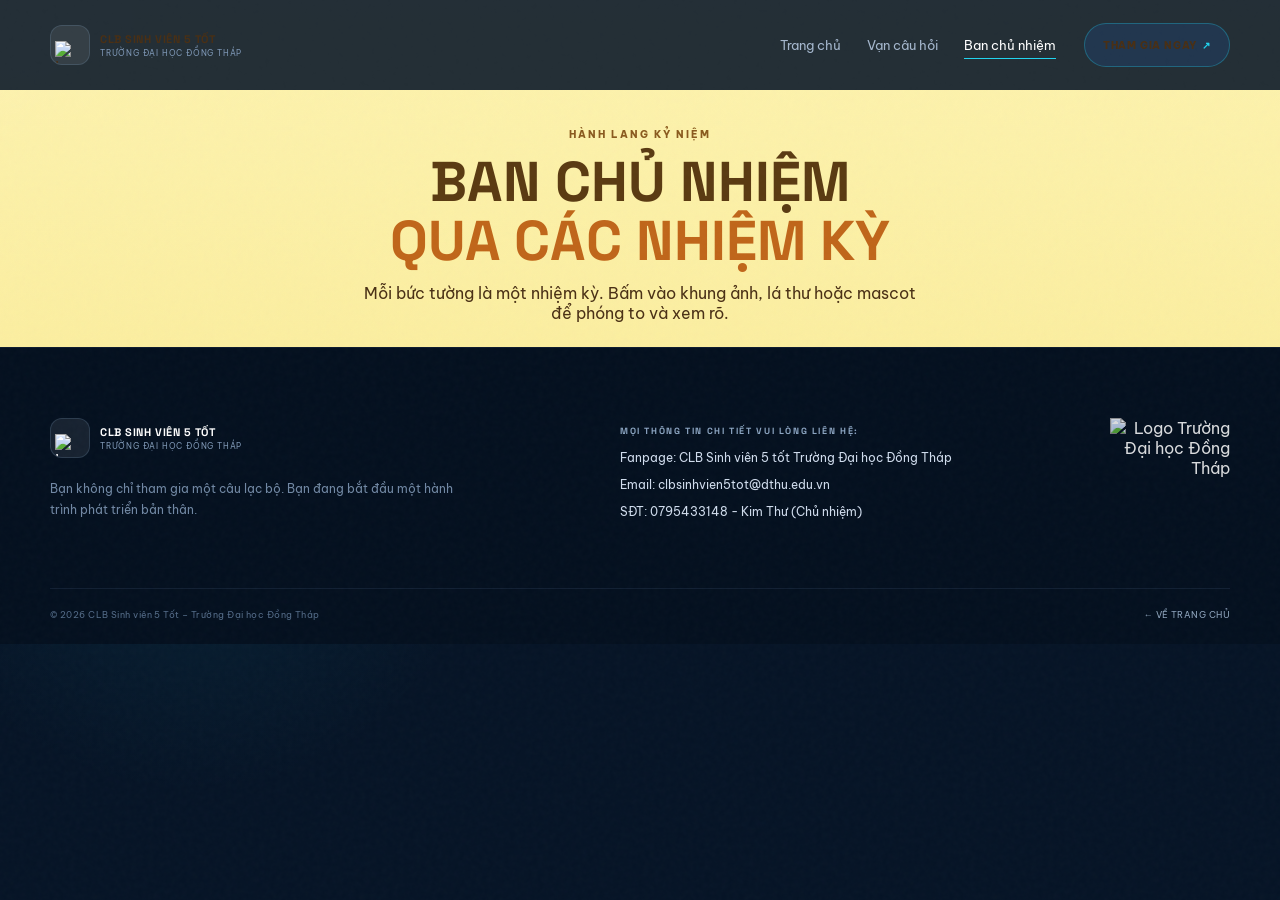
==== commit df619edd: "Update banchunhiem.html" ====
--- a/banchunhiem.html
+++ b/banchunhiem.html
@@ -55,23 +55,20 @@
       <div class="shell">
         <span class="section-kicker">HÀNH LANG KỶ NIỆM</span>
         <h1>BAN CHỦ NHIỆM<br><span>QUA CÁC NHIỆM KỲ</span></h1>
-        <p>Mỗi chiếc kệ là một nhiệm kỳ. Bấm vào kệ để mở bức thư và xem các thành viên Ban chủ nhiệm.</p>
+        <p>Mỗi bức tường là một nhiệm kỳ. Bấm vào khung ảnh, lá thư hoặc mascot để phóng to và xem rõ.</p>
       </div>
     </section>
     <div class="bcn-hall" id="bcnHall" aria-label="Danh sách nhiệm kỳ Ban chủ nhiệm">
       <noscript><p class="shell">Vui lòng bật JavaScript để xem các nhiệm kỳ.</p></noscript>
     </div>
   </main>
-  <div class="bcn-overlay" id="bcnOverlay" hidden></div>
-  <aside class="bcn-panel" id="bcnPanel" role="dialog" aria-modal="true" aria-labelledby="bcnTitle" aria-hidden="true" tabindex="-1">
+
+  <div class="bcn-zoom" id="bcnZoom" role="dialog" aria-modal="true" aria-label="Xem chi tiết" hidden>
     <button class="bcn-close" type="button" aria-label="Đóng">×</button>
-    <p class="bcn-period" id="bcnPeriod"></p>
-    <h2 id="bcnTitle"></h2>
-    <h3>Thành viên Ban chủ nhiệm</h3>
-    <div class="bcn-gallery" id="bcnGallery"></div>
-    <h3>Thư gửi thế hệ sau</h3>
-    <div class="bcn-letter" id="bcnLetter"></div>
-  </aside>
+    <button class="bcn-step bcn-prev" type="button" aria-label="Mục trước">‹</button>
+    <div class="bcn-stage"></div>
+    <button class="bcn-step bcn-next" type="button" aria-label="Mục sau">›</button>
+  </div>
 
   <footer class="footer">
     <div class="shell footer-grid">
@@ -104,3 +101,7 @@
   <script src="script.js"></script>
 </body>
 </html>
+
+  <script src="script.js"></script>
+</body>
+</html>
--- a/style.css
+++ b/style.css
@@ -1,986 +1,241 @@
+/* =====================================================================
+   style.css — CLB Sinh viên 5 Tốt (bản hợp nhất, đã loại phần trùng/thừa)
+   Mục lục:
+   1. Biến & nền tảng        6. Footer, nút nổi, toast, reveal
+   2. Preloader & header     7. Intro screen & nút nhạc
+   3. Section chung & nút    8. Hoạt động, modal, mạng xã hội
+   4. Trang chủ (benefits, QR, các bước, FAQ, CTA cuối)
+   5. Hệ Mặt Trời (faq.html) 9. Hero trang chủ · 10. Ban chủ nhiệm
+   11. Responsive chung & hiệu năng
+   ===================================================================== */
+
+/* 1. BIẾN & NỀN TẢNG */
 :root{
   --primary:#1677ff;--primary-dark:#0757c9;--cyan:#22d3ee;--violet:#7c3aed;
   --dark:#061426;--dark-2:#0a1d35;--ink:#07182d;--white:#fff;
   --muted:#7890ae;--line:rgba(150,190,235,.16);--glass:rgba(10,29,53,.62);
   --ease:cubic-bezier(.2,.75,.2,1);
 }
-*{box-sizing:border-box}html{scroll-behavior:smooth}body{margin:0;background:#061426;color:#fff;font-family:"Be Vietnam Pro",sans-serif;overflow-x:hidden}
+*{box-sizing:border-box}
+html{scroll-behavior:smooth;scroll-padding-top:84px;background:#04101f}
+body{margin:0;max-width:100%;background:transparent;color:#fff;font-family:"Be Vietnam Pro",sans-serif;overflow-x:hidden;overflow-x:clip}
 body:before{content:"";position:fixed;inset:0;z-index:-4;background:radial-gradient(circle at 75% 12%,rgba(22,119,255,.18),transparent 28%),radial-gradient(circle at 15% 55%,rgba(34,211,238,.08),transparent 25%),#061426}
-a{color:inherit;text-decoration:none}button{font:inherit;color:inherit}.shell{width:min(1180px,calc(100% - 48px));margin:auto}
+main,.footer{overflow-x:hidden;overflow-x:clip}  /* lưới an toàn chống tràn ngang */
+a{color:inherit;text-decoration:none}
+button{font:inherit;color:inherit}
+.shell{width:min(1180px,calc(100% - 48px));margin:auto}
 .page-noise{position:fixed;inset:0;pointer-events:none;z-index:20;opacity:.035;background-image:url("data:image/svg+xml,%3Csvg viewBox='0 0 180 180' xmlns='http://www.w3.org/2000/svg'%3E%3Cfilter id='n'%3E%3CfeTurbulence type='fractalNoise' baseFrequency='.9' numOctaves='4' stitchTiles='stitch'/%3E%3C/filter%3E%3Crect width='100%25' height='100%25' filter='url(%23n)' opacity='.7'/%3E%3C/svg%3E")}
 .cursor-glow{position:fixed;width:320px;height:320px;border-radius:50%;pointer-events:none;z-index:1;transform:translate(-50%,-50%);background:radial-gradient(circle,rgba(34,211,238,.08),transparent 65%);mix-blend-mode:screen}
-.scroll-progress{position:fixed;top:0;left:0;right:0;height:3px;z-index:100;background:transparent}.scroll-progress span{display:block;height:100%;width:0;background:linear-gradient(90deg,var(--primary),var(--cyan),var(--violet))}
-#preloader{position:fixed;inset:0;z-index:200;display:grid;place-items:center;background:#061426;transition:opacity .7s var(--ease),visibility .7s}.loader-mark{display:flex;align-items:center;gap:12px;font-family:"Space Grotesk";font-weight:700}.loader-mark span{font-size:68px;line-height:.8;background:linear-gradient(135deg,#fff,var(--cyan));-webkit-background-clip:text;color:transparent}.loader-mark small{font-size:10px;letter-spacing:.18em;color:#8aa2c0}.loader-line{position:absolute;bottom:16%;width:180px;height:2px;background:rgba(255,255,255,.1);overflow:hidden}.loader-line i{display:block;width:45%;height:100%;background:var(--cyan);animation:load 1.25s ease forwards}.loaded{opacity:0;visibility:hidden}
-.site-header{position:fixed;top:0;left:0;right:0;z-index:90;padding:14px 0;transition:.45s var(--ease)}.site-header.scrolled{background:rgba(5,20,38,.75);backdrop-filter:blur(18px);border-bottom:1px solid var(--line);padding:8px 0}
-.nav{height:62px;display:flex;align-items:center;gap:28px}.brand{display:flex;align-items:center;gap:10px;min-width:max-content}.brand-logo{width:40px;height:40px;display:grid;place-items:center;border-radius:12px;background:rgba(255,255,255,.08);border:1px solid var(--line);overflow:hidden}.brand-logo img{max-width:78%;max-height:78%;object-fit:contain}.brand-copy{display:grid;gap:2px}.brand-copy strong{font-family:"Space Grotesk";font-size:11px;letter-spacing:.05em}.brand-copy small{font-size:8px;letter-spacing:.1em;color:#7d96b4}.nav-links{display:flex;align-items:center;gap:20px;margin-left:auto}.nav-links a{font-size:12px;color:#a5b7cd;position:relative;padding:9px 0}.nav-links a:after{content:"";position:absolute;left:0;bottom:3px;width:0;height:1px;background:var(--cyan);transition:.3s}.nav-links a:hover,.nav-links a.active{color:#fff}.nav-links a:hover:after,.nav-links a.active:after{width:100%}.nav-cta{padding:12px 16px;border:1px solid rgba(34,211,238,.3);border-radius:100px;background:rgba(22,119,255,.12);font-size:10px;font-weight:800;letter-spacing:.08em}.nav-cta span{color:var(--cyan);margin-left:5px}.menu-toggle,.mobile-menu{display:none}
-.section{position:relative;padding:130px 0;background:#f7faff;color:var(--ink);overflow:hidden}.section-dark{background:#061426;color:#fff}.hero{min-height:100svh;display:grid;align-items:center;padding:130px 0 80px;overflow:hidden}.hero:after{content:"";position:absolute;inset:auto 0 0;height:180px;background:linear-gradient(transparent,#061426);pointer-events:none}.hero-bg-grid{position:absolute;inset:0;opacity:.22;background-image:linear-gradient(rgba(85,157,255,.08) 1px,transparent 1px),linear-gradient(90deg,rgba(85,157,255,.08) 1px,transparent 1px);background-size:70px 70px;mask-image:linear-gradient(to bottom,black,transparent 85%);transform:perspective(500px) rotateX(60deg) translateY(28%)}.hero-orbit{position:absolute;border:1px solid rgba(34,211,238,.08);border-radius:50%;pointer-events:none}.orbit-a{width:700px;height:700px;right:-200px;top:-130px}.orbit-b{width:440px;height:440px;right:90px;top:40px;border-color:rgba(124,58,237,.11)}.hero-grid{display:grid;grid-template-columns:1.03fr .97fr;gap:45px;align-items:center;position:relative;z-index:2}.hero-content{max-width:700px}.eyebrow,.section-kicker{font-size:10px;letter-spacing:.2em;font-weight:800;color:#8fa9c8}.eyebrow{display:inline-flex;align-items:center;gap:9px;padding:9px 13px;border:1px solid rgba(34,211,238,.22);border-radius:100px;background:rgba(34,211,238,.06);box-shadow:0 0 28px rgba(34,211,238,.05)}.pulse-dot{width:6px;height:6px;border-radius:50%;background:var(--cyan);box-shadow:0 0 12px var(--cyan);animation:pulse 1.8s infinite}.hero h1{font-family:"Space Grotesk";font-size:clamp(54px,7.2vw,102px);line-height:.9;letter-spacing:-.065em;margin:30px 0 24px}.hero h1 em,.final-content h2 em{font-style:normal;background:linear-gradient(100deg,#fff 0%,var(--cyan) 45%,#648dff 72%,#a278ff 100%);-webkit-background-clip:text;background-clip:text;color:transparent}.section-heading h2 span{font-style:normal;background:linear-gradient(100deg,var(--cyan) 0%,#18bdf2 24%,var(--primary) 58%,#648dff 78%,#a278ff 100%);-webkit-background-clip:text;background-clip:text;color:transparent;filter:drop-shadow(0 0 18px rgba(34,211,238,.10))}.hero-lead{font-size:18px;line-height:1.55;max-width:600px;font-weight:600}.hero-desc{font-size:14px;line-height:1.8;color:#91a6c0;max-width:580px}.hero-actions{display:flex;gap:12px;flex-wrap:wrap;margin-top:28px}.button{min-height:48px;padding:0 20px;border-radius:100px;display:inline-flex;align-items:center;justify-content:center;gap:11px;font-size:10px;font-weight:800;letter-spacing:.08em;transition:.35s var(--ease);position:relative;overflow:hidden}.button:after{content:"";position:absolute;inset:0;background:linear-gradient(110deg,transparent 25%,rgba(255,255,255,.2) 50%,transparent 75%);transform:translateX(-120%);transition:.7s}.button:hover:after{transform:translateX(120%)}.button-primary{background:linear-gradient(105deg,var(--primary),#3a8dff 55%,var(--violet));box-shadow:0 14px 45px rgba(22,119,255,.27);border:1px solid rgba(255,255,255,.16)}.button-primary:hover{transform:translateY(-3px);box-shadow:0 18px 55px rgba(22,119,255,.4)}.button-ghost{border:1px solid rgba(152,181,220,.25);background:rgba(255,255,255,.035);color:#c1d0e1}.button-ghost:hover{border-color:rgba(34,211,238,.5);background:rgba(34,211,238,.06);transform:translateY(-3px)}.button span{color:var(--cyan)}.hero-stage{min-height:570px;display:grid;place-items:center;position:relative}.scene{width:min(560px,90vw);height:560px;position:relative;transform-style:preserve-3d;transition:transform .25s ease-out}.scene:before{content:"";position:absolute;inset:20%;border-radius:50%;background:radial-gradient(circle,rgba(34,211,238,.13),rgba(22,119,255,.05) 40%,transparent 70%);filter:blur(18px)}.scene-halo{position:absolute;inset:12%;border:1px solid rgba(120,184,255,.13);border-radius:50%;box-shadow:0 0 100px rgba(22,119,255,.08) inset;animation:spin 28s linear infinite}.core{position:absolute;left:50%;top:50%;width:190px;height:190px;transform:translate(-50%,-50%);border-radius:50%;display:grid;place-items:center;background:radial-gradient(circle at 35% 30%,rgba(255,255,255,.22),rgba(22,119,255,.14) 35%,rgba(6,20,38,.85) 72%);border:1px solid rgba(141,206,255,.32);box-shadow:0 0 70px rgba(22,119,255,.23),inset 0 0 45px rgba(34,211,238,.12);backdrop-filter:blur(12px);transform-style:preserve-3d}.core:before,.core:after{content:"";position:absolute;inset:-20px;border-radius:50%;border:1px solid rgba(34,211,238,.14);transform:rotateX(70deg)}.core:after{inset:-38px;border-color:rgba(124,58,237,.12);transform:rotateY(70deg)}.core-inner{text-align:center;transform:translateZ(30px)}.core-inner span{font:700 86px/.75 "Space Grotesk";background:linear-gradient(135deg,#fff,var(--cyan));-webkit-background-clip:text;color:transparent}.core-inner small{display:block;margin-top:12px;font:700 9px/1.35 "Space Grotesk";letter-spacing:.2em;color:#91b6dc}.ring{position:absolute;left:50%;top:50%;border:1px solid rgba(91,191,255,.28);border-radius:50%;transform-style:preserve-3d}.ring-1{width:370px;height:150px;transform:translate(-50%,-50%) rotateX(67deg) rotateZ(15deg);animation:orbit 12s linear infinite}.ring-2{width:420px;height:180px;transform:translate(-50%,-50%) rotateY(66deg) rotateZ(-20deg);border-color:rgba(147,104,255,.22);animation:orbit 16s linear infinite reverse}.glass-sphere{position:absolute;border-radius:50%;background:radial-gradient(circle at 30% 25%,rgba(255,255,255,.22),rgba(34,211,238,.05) 30%,rgba(22,119,255,.12) 60%,transparent 70%);border:1px solid rgba(177,225,255,.18);box-shadow:inset -15px -20px 40px rgba(0,40,100,.25),0 20px 60px rgba(22,119,255,.12);backdrop-filter:blur(3px);animation:float 6s ease-in-out infinite}.sphere-1{width:76px;height:76px;left:10%;top:23%}.sphere-2{width:46px;height:46px;right:14%;bottom:24%;animation-delay:-2s}.cube{position:absolute;width:55px;height:55px;transform-style:preserve-3d;animation:cuberotate 12s linear infinite}.cube i{position:absolute;inset:0;border:1px solid rgba(111,200,255,.35);background:rgba(22,119,255,.035)}.cube i:nth-child(1){transform:translateZ(27px)}.cube i:nth-child(2){transform:rotateY(180deg) translateZ(27px)}.cube i:nth-child(3){transform:rotateY(90deg) translateZ(27px)}.cube i:nth-child(4){transform:rotateY(-90deg) translateZ(27px)}.cube i:nth-child(5){transform:rotateX(90deg) translateZ(27px)}.cube i:nth-child(6){transform:rotateX(-90deg) translateZ(27px)}.cube-1{left:13%;bottom:17%;animation-duration:15s}.cube-2{right:12%;top:16%;width:38px;height:38px;animation-duration:10s;animation-direction:reverse}.geo-line{position:absolute;height:1px;background:linear-gradient(90deg,transparent,var(--cyan),transparent);opacity:.4;transform-origin:left}.line-1{width:190px;left:4%;top:48%;transform:rotate(28deg)}.line-2{width:160px;right:4%;top:58%;transform:rotate(-35deg)}.particle{position:absolute;width:4px;height:4px;background:var(--cyan);border-radius:50%;box-shadow:0 0 12px var(--cyan);animation:drift 5s ease-in-out infinite}.p1{left:27%;top:15%}.p2{right:28%;top:10%;animation-delay:-1s}.p3{left:22%;top:65%;animation-delay:-2s}.p4{right:20%;top:45%;animation-delay:-3s}.p5{left:45%;bottom:8%;animation-delay:-4s}.p6{right:5%;bottom:34%;animation-delay:-2.5s}.stage-caption{position:absolute;bottom:2px;right:0;display:flex;align-items:center;gap:10px;color:#8ca4c0}.stage-caption>span{font:700 34px "Space Grotesk";color:var(--cyan)}.stage-caption strong,.stage-caption small{display:block;font-size:8px;letter-spacing:.18em}.stage-caption small{color:#607894;margin-top:3px}.scroll-cue{position:absolute;bottom:25px;left:50%;transform:translateX(-50%);font-size:8px;letter-spacing:.22em;color:#6f87a4;display:flex;align-items:center;gap:10px;z-index:3}.scroll-cue span{height:26px;width:15px;border:1px solid #607894;border-radius:10px;position:relative}.scroll-cue span:after{content:"";position:absolute;left:50%;top:5px;width:2px;height:5px;background:var(--cyan);border-radius:2px;transform:translateX(-50%);animation:scroll 1.5s infinite}
-.section-heading{max-width:690px}.section-heading h2{font:700 clamp(42px,6vw,78px)/.92 "Space Grotesk";letter-spacing:-.055em;margin:18px 0 24px}.section-heading p{font-size:14px;line-height:1.8;color:#657b95;max-width:620px}.split-heading{display:grid;grid-template-columns:1fr .65fr;gap:70px;align-items:end}.centered{text-align:center;margin:0 auto 65px}.centered p{margin:0 auto}.pillars-wrap{height:680px;position:relative;margin-top:35px}.pillar-center{position:absolute;left:50%;top:50%;transform:translate(-50%,-50%);width:210px;height:210px;border-radius:50%;display:grid;place-items:center;align-content:center;text-align:center;background:radial-gradient(circle,rgba(34,211,238,.12),rgba(22,119,255,.05) 55%,transparent 70%);border:1px solid rgba(22,119,255,.2);box-shadow:0 0 100px rgba(22,119,255,.12)}.pillar-center span{font:700 100px/.8 "Space Grotesk";background:linear-gradient(135deg,var(--primary),var(--cyan));-webkit-background-clip:text;color:transparent}.pillar-center small{font:700 9px/1.4 "Space Grotesk";letter-spacing:.18em;color:#6b83a0}.pillar-card,.benefit-card,.qr-card{position:relative;border:1px solid rgba(40,92,145,.12);background:rgba(255,255,255,.74);box-shadow:0 20px 70px rgba(27,66,108,.08);border-radius:24px;transition:transform .35s var(--ease),box-shadow .35s,border-color .35s;transform-style:preserve-3d;overflow:hidden}.pillar-card{position:absolute;width:290px;min-height:220px;padding:28px}.pillar-card:after,.benefit-card:after,.qr-card:after{content:"";position:absolute;inset:0;background:radial-gradient(circle at var(--mx,50%) var(--my,50%),rgba(34,211,238,.13),transparent 34%);opacity:0;transition:.3s;pointer-events:none}.pillar-card:hover:after,.benefit-card:hover:after,.qr-card:hover:after{opacity:1}.pillar-card:hover,.benefit-card:hover,.qr-card:hover{border-color:rgba(22,119,255,.35);box-shadow:0 28px 85px rgba(27,83,150,.16)}.pillar-card:nth-of-type(2){left:0;top:220px}.pillar-card:nth-of-type(3){left:50%;top:0;transform:translateX(-50%)}.pillar-card:nth-of-type(4){right:0;top:220px}.pillar-card:nth-of-type(5){left:18%;bottom:0}.pillar-card:nth-of-type(6){right:18%;bottom:0}.card-number{font:700 11px "Space Grotesk";color:#8ca2bb}.icon-line{width:46px;height:46px;display:flex;align-items:center;justify-content:center;margin:25px 0 12px}.icon-line img{width:100%;height:100%;object-fit:contain}.pillar-card h3,.benefit-card h3,.qr-card h3{font:700 18px "Space Grotesk";margin:0 0 10px}.pillar-card p,.benefit-card p{font-size:12px;line-height:1.7;color:#70859d;margin:0}.section-soft{background:#f5f9ff}.benefits-grid{display:grid;grid-template-columns:repeat(4,1fr);gap:15px}.benefit-card{min-height:225px;padding:25px;background:rgba(255,255,255,.84)}.benefit-icon{width:44px;height:44px;display:grid;place-items:center;border-radius:14px;color:var(--primary);background:linear-gradient(135deg,rgba(22,119,255,.1),rgba(34,211,238,.08));border:1px solid rgba(22,119,255,.12);font-size:21px;margin-bottom:45px;transition:.35s}.benefit-card:hover .benefit-icon{transform:rotate(-8deg) translateY(-3px)}.benefit-card>span{position:absolute;right:23px;bottom:20px;color:#98abc0;transition:.35s}.benefit-card:hover>span{transform:translateX(5px);color:var(--primary)}.ctv-section{background:#07182d;color:#fff}.ctv-section .section-heading p{color:#8197b3}.ctv-bg-orb{position:absolute;width:600px;height:600px;right:-250px;top:80px;border-radius:50%;background:radial-gradient(circle,rgba(22,119,255,.16),transparent 67%);filter:blur(20px)}.qr-grid{display:grid;grid-template-columns:repeat(3,1fr);gap:16px;margin-top:60px}.qr-card{padding:18px;background:linear-gradient(150deg,rgba(18,43,72,.78),rgba(7,24,45,.8));border-color:rgba(114,166,224,.15);color:#fff}.qr-top{display:flex;justify-content:space-between;align-items:center;color:#7189a7;font:700 10px "Space Grotesk"}.qr-status{color:var(--cyan);font-size:8px;letter-spacing:.14em}.qr-card h3{font-size:13px;line-height:1.45;min-height:55px;margin:18px 0;color:#eaf4ff}.qr-frame{background:#fff;border-radius:16px;aspect-ratio:1;padding:13px;display:grid;place-items:center;overflow:hidden;position:relative}.qr-frame img{width:100%;height:100%;object-fit:contain;transition:.35s}.qr-card:hover .qr-frame img{transform:scale(1.04)}.qr-frame.qr-missing:before{content:"QR CHƯA ĐƯỢC CẬP NHẬT";color:#62728a;text-align:center;font-size:10px;font-weight:800;letter-spacing:.08em}.qr-actions{display:grid;gap:8px;margin-top:12px}.qr-actions button{min-height:44px;border-radius:12px;border:1px solid rgba(117,170,227,.18);background:rgba(255,255,255,.04);font-size:8px;font-weight:800;letter-spacing:.08em;cursor:pointer;transition:.25s}.qr-actions button:first-child{background:linear-gradient(100deg,rgba(22,119,255,.85),rgba(124,58,237,.7));border-color:transparent}.qr-actions button:hover{transform:translateY(-2px);border-color:rgba(34,211,238,.45)}.steps-section{background:#f8fbff}.timeline{position:relative;display:grid;grid-template-columns:repeat(4,1fr);gap:18px;margin-top:75px;padding-top:1px}.timeline-line{position:absolute;left:9%;right:9%;top:30px;height:2px;background:#dce7f4}.timeline-line span{display:block;height:100%;width:0;background:linear-gradient(90deg,var(--primary),var(--cyan),var(--violet));box-shadow:0 0 15px rgba(34,211,238,.35);transition:width .25s linear}.step{position:relative;display:grid;justify-items:center;text-align:center;gap:25px}.step-node{width:60px;height:60px;border-radius:50%;display:grid;place-items:center;background:#fff;border:1px solid #d9e6f4;color:var(--primary);font:700 13px "Space Grotesk";box-shadow:0 10px 30px rgba(20,70,120,.08);transition:.35s}.step.active .step-node,.step:hover .step-node{color:#fff;background:linear-gradient(135deg,var(--primary),var(--violet));border-color:transparent;box-shadow:0 12px 35px rgba(22,119,255,.3);transform:scale(1.08)}.step>div:last-child span{font:700 9px "Space Grotesk";letter-spacing:.16em;color:#8ca0b7}.step h3{font:700 20px "Space Grotesk";margin:9px 0}.step p{font-size:12px;line-height:1.7;color:#70849b;margin:0 auto;max-width:230px}.faq-section{background:#07182d;color:#fff}.faq-layout{display:grid;grid-template-columns:.75fr 1.25fr;gap:90px;align-items:start}.faq-section .section-heading p{color:#8197b3}.faq-list{border-top:1px solid rgba(160,195,235,.16)}.faq-item{border-bottom:1px solid rgba(160,195,235,.16)}.faq-item button{width:100%;display:flex;justify-content:space-between;align-items:center;gap:20px;padding:23px 0;border:0;background:none;cursor:pointer;text-align:left;font-size:14px;font-weight:600}.faq-item button i{font-style:normal;font-size:24px;color:var(--cyan);transition:.35s}.faq-item.open button i{transform:rotate(45deg)}.faq-answer{height:0;overflow:hidden;transition:height .4s var(--ease)}.faq-answer p{margin:0;padding:0 45px 23px 0;color:#8197b3;font-size:12px;line-height:1.8}.final-cta{min-height:620px;display:grid;place-items:center;text-align:center;overflow:hidden}.final-cta canvas{position:absolute;inset:0;width:100%;height:100%;opacity:.65}.cta-mesh{position:absolute;inset:-20%;background:radial-gradient(circle at 50% 50%,rgba(34,211,238,.13),transparent 30%),linear-gradient(115deg,rgba(22,119,255,.12),transparent 35%,rgba(124,58,237,.14));filter:blur(20px)}.cta-ring{position:absolute;width:680px;height:680px;border:1px solid rgba(76,181,255,.12);border-radius:50%;animation:spin 30s linear infinite}.cta-ring:before{content:"";position:absolute;inset:70px;border:1px solid rgba(124,58,237,.11);border-radius:50%}.cta-orb{position:absolute;width:260px;height:260px;border-radius:50%;background:radial-gradient(circle,rgba(34,211,238,.17),transparent 70%);filter:blur(10px)}.final-content{position:relative;z-index:2}.final-content h2{font:700 clamp(45px,7vw,88px)/.93 "Space Grotesk";letter-spacing:-.06em;margin:20px auto;max-width:950px}.final-content p{color:#9bb0c8;font-size:15px;margin:0 auto 28px}.button-large{min-height:58px;padding:0 26px}.footer{background:#04101f;color:#fff;padding:70px 0 24px;border-top:1px solid rgba(140,180,225,.08)}.footer-grid{display:grid;grid-template-columns:1.3fr 1fr .4fr;gap:50px;align-items:start}.footer-brand .brand{margin-bottom:20px}.footer-brand p{max-width:420px;color:#7188a4;font-size:12px;line-height:1.8}.footer-contact>span{font:700 9px "Space Grotesk";letter-spacing:.18em;color:#8ca5c2}.footer-contact p{color:#d0dced;font-size:12px}.footer-contact small{color:#5e7592;font-size:10px}.footer-logo{text-align:right}.footer-logo img{max-width:120px;max-height:75px;object-fit:contain;opacity:.85}.footer-bottom{border-top:1px solid rgba(140,180,225,.1);margin-top:55px;padding-top:20px;display:flex;justify-content:space-between;color:#536b88;font-size:9px;letter-spacing:.05em}.footer-bottom a{color:#8ea4bd}.back-top{position:fixed;right:24px;bottom:24px;width:45px;height:45px;border-radius:50%;border:1px solid rgba(34,211,238,.3);background:rgba(7,24,45,.82);backdrop-filter:blur(10px);color:#fff;z-index:50;cursor:pointer;opacity:0;visibility:hidden;transform:translateY(12px);transition:.3s}.back-top.visible{opacity:1;visibility:visible;transform:none}.back-top:hover{transform:translateY(-3px);box-shadow:0 10px 35px rgba(22,119,255,.25)}.toast{position:fixed;left:50%;bottom:28px;z-index:120;transform:translate(-50%,20px);padding:12px 18px;border:1px solid rgba(34,211,238,.22);border-radius:100px;background:rgba(6,20,38,.9);backdrop-filter:blur(16px);box-shadow:0 15px 40px rgba(0,0,0,.25);font-size:11px;opacity:0;visibility:hidden;transition:.35s}.toast.show{opacity:1;visibility:visible;transform:translate(-50%,0)}
-.reveal{opacity:0;transform:translateY(28px);filter:blur(6px);transition:opacity .8s var(--ease),transform .8s var(--ease),filter .8s var(--ease)}.reveal-delay{transition-delay:.18s}.reveal.visible{opacity:1;transform:none;filter:none}
-@keyframes load{to{transform:translateX(130%)}}@keyframes pulse{50%{transform:scale(1.5);opacity:.55}}@keyframes float{50%{transform:translate3d(10px,-18px,20px)}}@keyframes drift{50%{transform:translate(14px,-22px);opacity:.45}}@keyframes spin{to{transform:rotate(360deg)}}@keyframes orbit{to{transform:translate(-50%,-50%) rotateX(67deg) rotateZ(375deg)}}@keyframes cuberotate{to{transform:rotateX(360deg) rotateY(360deg)}}@keyframes scroll{50%{transform:translate(-50%,7px);opacity:.25}}@media(max-width:1100px){.nav-links{gap:13px}.nav-links a{font-size:10px}.benefits-grid{grid-template-columns:repeat(2,1fr)}.qr-grid{grid-template-columns:repeat(2,1fr)}.social-hub-grid{grid-template-columns:repeat(2,1fr)}.hero-grid{grid-template-columns:1fr .9fr}.scene{transform:scale(.86)}.pillar-card{width:250px}}
-@media(max-width:900px){.nav-links,.nav-cta{display:none}.menu-toggle{display:flex;margin-left:auto;width:46px;height:46px;border-radius:50%;border:1px solid var(--line);background:rgba(255,255,255,.05);align-items:center;justify-content:center;flex-direction:column;gap:6px;cursor:pointer}.menu-toggle span{width:18px;height:1px;background:#fff;transition:.3s}.menu-toggle.open span:first-child{transform:translateY(3.5px) rotate(45deg)}.menu-toggle.open span:last-child{transform:translateY(-3.5px) rotate(-45deg)}.mobile-menu{position:fixed;left:12px;right:12px;top:82px;padding:18px;border:1px solid var(--line);border-radius:24px;background:rgba(5,20,38,.95);backdrop-filter:blur(20px);box-shadow:0 25px 80px rgba(0,0,0,.25);display:grid;gap:4px;opacity:0;visibility:hidden;transform:translateY(-12px);transition:.35s}.mobile-menu.open{opacity:1;visibility:visible;transform:none}.mobile-menu a{padding:13px 10px;color:#a8bbd0;font-size:13px}.mobile-menu .button{color:#fff;margin-top:8px}.hero{padding-top:120px}.hero-grid{grid-template-columns:1fr}.hero-content{max-width:760px}.hero-stage{min-height:440px;margin-top:-25px}.scene{height:440px}.split-heading{grid-template-columns:1fr;gap:15px}.pillars-wrap{height:auto;display:grid;grid-template-columns:repeat(2,1fr);gap:14px}.pillar-center{display:none}.pillar-card{position:relative!important;left:auto!important;right:auto!important;top:auto!important;bottom:auto!important;transform:none!important;width:auto;min-height:205px}.timeline{grid-template-columns:1fr;gap:35px;padding-left:75px}.timeline-line{left:30px;top:30px;bottom:30px;width:2px;height:auto;right:auto}.timeline-line span{width:100%;height:0}.step{display:grid;grid-template-columns:60px 1fr;text-align:left;justify-items:start;align-items:center;gap:20px}.step p{margin:0;max-width:none}.faq-layout{grid-template-columns:1fr;gap:45px}}
-@media(max-width:600px){.shell{width:min(100% - 32px,1180px)}.section{padding:90px 0}.hero{min-height:auto;padding:120px 0 80px}.hero h1{font-size:clamp(50px,15vw,74px)}.hero-lead{font-size:15px}.hero-desc{font-size:12px}.hero-actions{display:grid}.button{width:100%}.hero-stage{min-height:330px;margin-top:10px}.scene{height:330px;transform:scale(.7)}.stage-caption{right:8px;bottom:0}.scroll-cue{display:none}.section-heading h2{font-size:46px}.benefits-grid,.qr-grid,.social-hub-grid{grid-template-columns:1fr}.social-hub-card p{min-height:auto}.social-bg-orb{display:none}.benefit-card{min-height:200px}.benefit-icon{margin-bottom:35px}.qr-card h3{min-height:auto}.footer-grid{grid-template-columns:1fr;gap:28px}.footer-logo{text-align:left}.footer-bottom{display:grid;gap:10px}.cursor-glow{display:none}.back-top{right:15px;bottom:15px}.pillars-wrap{grid-template-columns:1fr}.pillar-card{min-height:190px}.timeline{padding-left:55px}.timeline-line{left:20px}.step{grid-template-columns:45px 1fr}.step-node{width:45px;height:45px;font-size:11px}.faq-item button{font-size:13px}.final-cta{min-height:540px}.final-content h2{font-size:48px}.page-noise{opacity:.02}}
-@media(prefers-reduced-motion:reduce){html{scroll-behavior:auto}.reveal{transition:none;opacity:1;transform:none;filter:none}.scene *,.pulse-dot,.cta-ring,.loader-line i{animation:none!important}.cursor-glow{display:none}.button:after{display:none}.back-top,.mobile-menu{transition:none}}
-
-/* FIX: 5 TIÊU CHÍ DESKTOP — CARD 05 KHÔNG BỊ CẮT */
-@media (min-width: 901px) {
-  .pillars-wrap {
-    height: 680px;
-    padding-bottom: 32px;
-    box-sizing: border-box;
-  }
-  .pillars-wrap .pillar-card:nth-of-type(5) {
-    bottom: 32px;
-  }
-}
-
-/* Giữ bố cục sạch ở tablet */
-@media (min-width: 901px) and (max-width: 1100px) {
-  .pillars-wrap {
-    height: 700px;
-  }
-  .pillars-wrap .pillar-card:nth-of-type(5) {
-    bottom: 24px;
-  }
-}
-
-/* FINAL FIX: cân lại bố cục 5 tiêu chí trên desktop */
-@media (min-width: 901px) {
-  .pillars-wrap {
-    height: 650px;
-    margin-top: 30px;
-    padding: 0;
-  }
-
-  /* 01 — góc trái phía trên */
-  .pillars-wrap > .pillar-card:first-of-type {
-    left: 0 !important;
-    right: auto !important;
-    top: 0 !important;
-    bottom: auto !important;
-    transform: none !important;
-  }
-
-  /* 02 — trái giữa */
-  .pillars-wrap .pillar-card:nth-of-type(2) {
-    left: 0 !important;
-    right: auto !important;
-    top: 235px !important;
-    bottom: auto !important;
-    transform: none !important;
-  }
-
-  /* 03 — góc phải phía trên */
-  .pillars-wrap .pillar-card:nth-of-type(3) {
-    left: auto !important;
-    right: 0 !important;
-    top: 0 !important;
-    bottom: auto !important;
-    transform: none !important;
-  }
-
-  /* 04 — phải giữa */
-  .pillars-wrap .pillar-card:nth-of-type(4) {
-    left: auto !important;
-    right: 0 !important;
-    top: 235px !important;
-    bottom: auto !important;
-    transform: none !important;
-  }
-
-  /* 05 — chính giữa phía dưới, không bị cắt */
-  .pillars-wrap .pillar-card:nth-of-type(5) {
-    left: 50% !important;
-    right: auto !important;
-    top: auto !important;
-    bottom: 0 !important;
-    transform: translateX(-50%) !important;
-  }
-
-  .pillar-card {
-    width: 290px;
-    min-height: 205px;
-  }
-}
-
-@media (min-width: 901px) and (max-width: 1100px) {
-  .pillars-wrap {
-    height: 630px;
-  }
-  .pillar-card {
-    width: 250px;
-    min-height: 195px;
-    padding: 24px;
-  }
-  .pillars-wrap .pillar-card:nth-of-type(2),
-  .pillars-wrap .pillar-card:nth-of-type(4) {
-    top: 220px !important;
-  }
-}
-
-/* Robust desktop positioning: card đầu tiên làm 01, các selector sau khớp 02–05 */
-@media (min-width: 901px) {
-  .pillars-wrap > .pillar-card {
-    left: 0;
-    right: auto;
-    top: 0;
-    bottom: auto;
-    transform: none;
-  }
-  .pillars-wrap .pillar-card:nth-of-type(2) {
-    left: 0 !important;
-    right: auto !important;
-    top: 225px !important;
-    bottom: auto !important;
-    transform: none !important;
-  }
-  .pillars-wrap .pillar-card:nth-of-type(3) {
-    left: auto !important;
-    right: 0 !important;
-    top: 0 !important;
-    bottom: auto !important;
-    transform: none !important;
-  }
-  .pillars-wrap .pillar-card:nth-of-type(4) {
-    left: auto !important;
-    right: 0 !important;
-    top: 225px !important;
-    bottom: auto !important;
-    transform: none !important;
-  }
-  .pillars-wrap .pillar-card:nth-of-type(5) {
-    left: 50% !important;
-    right: auto !important;
-    top: auto !important;
-    bottom: 0 !important;
-    transform: translateX(-50%) !important;
-  }
-}
-
-/* =========================================================
-   05 TIÊU CHÍ — ORBIT SYSTEM / PLANETS AROUND THE SUN
-   Desktop: thay bố cục cố định bằng hệ quỹ đạo động.
-   Mobile vẫn giữ layout dạng lưới ở breakpoint bên trên.
-   ========================================================= */
-
-@media (min-width: 901px) {
-
-  .pillars-wrap {
-    height: 760px !important;
-    margin-top: 45px !important;
-    position: relative;
-    overflow: visible;
-    isolation: isolate;
-  }
-
-  /* Quỹ đạo phía sau các "hành tinh" */
-  .pillars-wrap::before,
-  .pillars-wrap::after {
-    content: "";
-    position: absolute;
-    left: 50%;
-    top: 50%;
-    border-radius: 50%;
-    pointer-events: none;
-    transform: translate(-50%, -50%);
-    z-index: 0;
-  }
-
-  .pillars-wrap::before {
-    width: 500px;
-    height: 500px;
-    border: 1px solid rgba(22,119,255,.13);
-    box-shadow:
-      0 0 80px rgba(22,119,255,.055),
-      inset 0 0 70px rgba(34,211,238,.035);
-  }
-
-  .pillars-wrap::after {
-    width: 650px;
-    height: 650px;
-    border: 1px dashed rgba(124,58,237,.10);
-    transform: translate(-50%, -50%) rotate(-18deg);
-  }
-
-  /* Mặt trời / trung tâm hệ */
-  .pillar-center {
-    left: 50% !important;
-    top: 50% !important;
-    width: 210px !important;
-    height: 210px !important;
-    transform: translate(-50%, -50%) !important;
-    z-index: 5;
-    background:
-      radial-gradient(circle at 38% 32%,
-        rgba(255,255,255,.48) 0%,
-        rgba(34,211,238,.18) 18%,
-        rgba(22,119,255,.10) 42%,
-        rgba(22,119,255,.025) 68%,
-        transparent 74%);
-    border-color: rgba(22,119,255,.28);
-    box-shadow:
-      0 0 45px rgba(34,211,238,.18),
-      0 0 120px rgba(22,119,255,.13),
-      inset 0 0 55px rgba(34,211,238,.10);
-    animation: sunPulse 4.5s ease-in-out infinite;
-  }
-
-  .pillar-center::before {
-    content: "";
-    position: absolute;
-    inset: -14px;
-    border-radius: 50%;
-    border: 1px solid rgba(34,211,238,.16);
-    animation: sunRing 10s linear infinite;
-  }
-
-  .pillar-center::after {
-    content: "";
-    position: absolute;
-    inset: -30px;
-    border-radius: 50%;
-    border: 1px solid rgba(124,58,237,.08);
-    transform: rotateX(65deg);
-  }
-
-  .pillar-center span,
-  .pillar-center small {
-    position: relative;
-    z-index: 2;
-  }
-
-  /* Mỗi card = một hành tinh */
-  .pillars-wrap > .pillar-card {
-    position: absolute !important;
-    left: 50% !important;
-    top: 50% !important;
-    right: auto !important;
-    bottom: auto !important;
-    width: 250px !important;
-    min-height: 190px !important;
-    padding: 25px !important;
-    z-index: 4;
-
-    /* Giữ card đứng thẳng trong khi quỹ đạo quay */
-    transform:
-      translate(-50%, -50%)
-      rotate(var(--start-angle))
-      translateX(var(--orbit-radius))
-      rotate(calc(var(--start-angle) * -1));
-
-    animation:
-      pillarOrbit var(--orbit-duration) linear infinite,
-      planetFloat 5.5s ease-in-out infinite;
-    animation-delay: var(--orbit-delay), var(--float-delay);
-    transform-origin: center center;
-
-    will-change: transform;
-    backface-visibility: hidden;
-
-    background:
-      linear-gradient(145deg,
-        rgba(255,255,255,.94),
-        rgba(248,251,255,.78));
-    border: 1px solid rgba(40,92,145,.14);
-    box-shadow:
-      0 18px 55px rgba(27,66,108,.10),
-      0 0 0 1px rgba(255,255,255,.35) inset;
-    backdrop-filter: blur(14px);
-  }
-
-  /* Ánh sáng "phía mặt trời" */
-  .pillars-wrap > .pillar-card::before {
-    content: "";
-    position: absolute;
-    width: 110px;
-    height: 110px;
-    left: -45px;
-    top: -55px;
-    border-radius: 50%;
-    background: radial-gradient(circle,
-      rgba(34,211,238,.16),
-      rgba(22,119,255,.05) 45%,
-      transparent 72%);
-    filter: blur(8px);
-    pointer-events: none;
-  }
-
-  /* Vệt sáng chạy nhẹ trên card */
-  .pillars-wrap > .pillar-card::after {
-    opacity: .65;
-    background:
-      linear-gradient(120deg,
-        transparent 15%,
-        rgba(255,255,255,.28) 48%,
-        transparent 68%);
-    transform: translateX(-120%);
-    transition: transform .8s ease;
-  }
-
-  .pillars-wrap > .pillar-card:hover::after {
-    transform: translateX(120%);
-  }
-
-  .pillars-wrap > .pillar-card:hover {
-    z-index: 10;
-    border-color: rgba(22,119,255,.38);
-    box-shadow:
-      0 30px 90px rgba(27,83,150,.18),
-      0 0 35px rgba(34,211,238,.08);
-  }
-
-  /*
-   * 01 — quỹ đạo lớn
-   * 02 — lệch pha
-   * 03 — quỹ đạo khác tốc độ
-   * 04 — lệch pha ngược
-   * 05 — gần mặt trời hơn một chút
-   */
-  .pillars-wrap > .pillar-card:nth-of-type(1) {
-    --orbit-radius: 265px;
-    --start-angle: -145deg;
-    --orbit-duration: 30s;
-    --orbit-delay: -1s;
-    --float-delay: -.5s;
-  }
-
-  .pillars-wrap > .pillar-card:nth-of-type(2) {
-    --orbit-radius: 265px;
-    --start-angle: -72deg;
-    --orbit-duration: 34s;
-    --orbit-delay: -7s;
-    --float-delay: -2s;
-  }
-
-  .pillars-wrap > .pillar-card:nth-of-type(3) {
-    --orbit-radius: 265px;
-    --start-angle: 0deg;
-    --orbit-duration: 31s;
-    --orbit-delay: -14s;
-    --float-delay: -3.5s;
-  }
-
-  .pillars-wrap > .pillar-card:nth-of-type(4) {
-    --orbit-radius: 265px;
-    --start-angle: 72deg;
-    --orbit-duration: 36s;
-    --orbit-delay: -20s;
-    --float-delay: -1.5s;
-  }
-
-  .pillars-wrap > .pillar-card:nth-of-type(5) {
-    --orbit-radius: 265px;
-    --start-angle: 145deg;
-    --orbit-duration: 33s;
-    --orbit-delay: -26s;
-    --float-delay: -4s;
-  }
-
-  /* Số thứ tự / icon tinh tế hơn */
-  .pillars-wrap > .pillar-card .card-number {
-    position: relative;
-    z-index: 2;
-    color: #7e9abd;
-    letter-spacing: .08em;
-  }
-
-  .pillars-wrap > .pillar-card .icon-line {
-    position: relative;
-    z-index: 2;
-    margin: 20px 0 12px;
-    filter: drop-shadow(0 0 12px rgba(22,119,255,.18));
-  }
-
-  .pillars-wrap > .pillar-card h3,
-  .pillars-wrap > .pillar-card p {
-    position: relative;
-    z-index: 2;
-  }
-
-  /* Chấm sáng nhỏ trên quỹ đạo */
-  .pillars-wrap .pillar-center + .orbit-dot {
-    position: absolute;
-  }
-
-  /* Animation: quay quanh tâm nhưng card luôn ngay ngắn */
-  @keyframes pillarOrbit {
-    0% {
-      transform:
-        translate(-50%, -50%)
-        rotate(var(--start-angle))
-        translateX(var(--orbit-radius))
-        rotate(calc(var(--start-angle) * -1));
-    }
-
-    50% {
-      transform:
-        translate(-50%, -50%)
-        rotate(calc(var(--start-angle) + 180deg))
-        translateX(var(--orbit-radius))
-        rotate(calc((var(--start-angle) + 180deg) * -1));
-    }
-
-    100% {
-      transform:
-        translate(-50%, -50%)
-        rotate(calc(var(--start-angle) + 360deg))
-        translateX(var(--orbit-radius))
-        rotate(calc((var(--start-angle) + 360deg) * -1));
-    }
-  }
-
-  @keyframes planetFloat {
-    0%, 100% {
-      margin-top: 0;
-    }
-    50% {
-      margin-top: -7px;
-    }
-  }
-
-  @keyframes sunPulse {
-    0%, 100% {
-      box-shadow:
-        0 0 45px rgba(34,211,238,.18),
-        0 0 120px rgba(22,119,255,.13),
-        inset 0 0 55px rgba(34,211,238,.10);
-    }
-    50% {
-      box-shadow:
-        0 0 65px rgba(34,211,238,.25),
-        0 0 145px rgba(22,119,255,.18),
-        inset 0 0 70px rgba(34,211,238,.15);
-    }
-  }
-
-  @keyframes sunRing {
-    to {
-      transform: rotate(360deg);
-    }
-  }
-
-  /* Khi rê chuột: hệ hành tinh chậm lại, card nổi lên */
-  .pillars-wrap:hover > .pillar-card {
-    animation-play-state: paused;
-  }
-
-  .pillars-wrap:hover > .pillar-card:hover {
-    animation-play-state: running;
-  }
-}
-
-/* Tablet: thu nhỏ quỹ đạo để không tràn màn hình */
-@media (min-width: 901px) and (max-width: 1100px) {
-  .pillars-wrap {
-    height: 700px !important;
-  }
-
-  .pillars-wrap > .pillar-card {
-    width: 225px !important;
-    min-height: 180px !important;
-    padding: 22px !important;
-  }
-
-  .pillars-wrap > .pillar-card:nth-of-type(1),
-  .pillars-wrap > .pillar-card:nth-of-type(2),
-  .pillars-wrap > .pillar-card:nth-of-type(3),
-  .pillars-wrap > .pillar-card:nth-of-type(4),
-  .pillars-wrap > .pillar-card:nth-of-type(5) {
-    --orbit-radius: 235px;
-  }
-
-  .pillar-center {
-    width: 190px !important;
-    height: 190px !important;
-  }
-}
-
-/* Người dùng không muốn chuyển động */
-@media (prefers-reduced-motion: reduce) {
-  .pillars-wrap > .pillar-card,
-  .pillar-center,
-  .pillar-center::before {
-    animation: none !important;
-  }
-}
-
-/* =========================================================
-   INTRO SCREEN — BẮT ĐẦU HÀNH TRÌNH
-   Dùng với:
-   #intro-screen
-   #startExperience
-   #bgMusic
-   #musicToggle
-   ========================================================= */
-
-body.intro-active {
-  overflow: hidden;
-}
-
-/* Màn hình mở đầu */
-.intro-screen {
-  position: fixed;
-  inset: 0;
-  z-index: 99999;
-  display: flex;
-  align-items: center;
-  justify-content: center;
-  overflow: hidden;
-  background:
-    radial-gradient(circle at 50% 50%,
-      rgba(22,119,255,.16),
-      transparent 32%),
-    radial-gradient(circle at 20% 20%,
-      rgba(34,211,238,.07),
-      transparent 28%),
-    linear-gradient(135deg,
-      #020914 0%,
-      #061426 52%,
-      #020914 100%);
-  opacity: 1;
-  visibility: visible;
-  transition:
-    opacity .85s var(--ease),
-    visibility .85s;
-}
-
-.intro-screen.hidden {
-  opacity: 0;
-  visibility: hidden;
-  pointer-events: none;
-}
-
-.intro-screen::before {
-  content: "";
-  position: absolute;
-  inset: 0;
-  pointer-events: none;
-  background:
-    linear-gradient(rgba(85,157,255,.025) 1px, transparent 1px),
-    linear-gradient(90deg, rgba(85,157,255,.025) 1px, transparent 1px);
-  background-size: 55px 55px;
-  mask-image: radial-gradient(circle at center, black, transparent 75%);
-}
-
-.intro-screen::after {
-  content: "";
-  position: absolute;
-  width: 780px;
-  height: 780px;
-  left: 50%;
-  top: 50%;
-  transform: translate(-50%, -50%);
-  border-radius: 50%;
-  border: 1px solid rgba(34,211,238,.07);
-  box-shadow:
-    0 0 120px rgba(22,119,255,.05),
-    inset 0 0 120px rgba(34,211,238,.025);
-  pointer-events: none;
-}
-
-/* Nội dung */
-.intro-content {
-  position: relative;
-  z-index: 3;
-  display: flex;
-  flex-direction: column;
-  align-items: center;
-  text-align: center;
-  animation: introAppear 1s var(--ease) both;
-}
-
-@keyframes introAppear {
-  from {
-    opacity: 0;
-    transform: translateY(22px) scale(.98);
-    filter: blur(6px);
-  }
-  to {
-    opacity: 1;
-    transform: none;
-    filter: none;
-  }
-}
-
-/* Logo */
-.intro-logo {
-  width: 82px;
-  height: 82px;
-  display: grid;
-  place-items: center;
-  margin-bottom: 25px;
-  border-radius: 50%;
-  background: rgba(255,255,255,.045);
-  border: 1px solid rgba(120,184,255,.24);
-  box-shadow:
-    0 0 35px rgba(34,211,238,.12),
-    inset 0 0 25px rgba(255,255,255,.035);
-  animation: introLogoFloat 4s ease-in-out infinite;
-}
-
-.intro-logo img {
-  width: 62px;
-  height: 62px;
-  object-fit: contain;
-}
-
-@keyframes introLogoFloat {
-  0%, 100% {
-    transform: translateY(0);
-  }
-  50% {
-    transform: translateY(-6px);
-  }
-}
-
-/* Tiêu đề */
-.intro-label {
-  margin-bottom: 18px;
-  color: #8fa9c8;
-  font-size: 10px;
-  font-weight: 800;
-  letter-spacing: .24em;
-}
-
-.intro-content h1 {
-  margin: 0;
-  color: #fff;
-  font-family: "Space Grotesk";
-  font-size: clamp(52px, 7vw, 92px);
-  line-height: .9;
-  letter-spacing: -.065em;
-  text-shadow: 0 0 45px rgba(34,211,238,.08);
-}
-
-.intro-content h1 strong {
-  font-style: normal;
-  background:
-    linear-gradient(
-      110deg,
-      #fff 0%,
-      var(--cyan) 42%,
-      #648dff 72%,
-      #a278ff 100%
-    );
-  -webkit-background-clip: text;
-  background-clip: text;
-  color: transparent;
-}
-
-.intro-subtitle {
-  margin: 23px 0 36px;
-  color: #8197b3;
-  font-size: 14px;
-  letter-spacing: .03em;
-}
-
-/* Nút bắt đầu */
-.start-experience {
-  min-height: 54px;
-  padding: 0 9px 0 24px;
-  display: inline-flex;
-  align-items: center;
-  justify-content: space-between;
-  gap: 22px;
-  border: 1px solid rgba(34,211,238,.36);
-  border-radius: 100px;
-  background:
-    linear-gradient(
-      110deg,
-      rgba(22,119,255,.16),
-      rgba(34,211,238,.07)
-    );
-  color: #fff;
-  cursor: pointer;
-  font-size: 10px;
-  font-weight: 800;
-  letter-spacing: .12em;
-  box-shadow:
-    0 15px 45px rgba(22,119,255,.10),
-    inset 0 0 25px rgba(34,211,238,.025);
-  backdrop-filter: blur(14px);
-  transition:
-    transform .35s var(--ease),
-    border-color .35s ease,
-    box-shadow .35s ease,
-    background .35s ease;
-}
-
-.start-experience:hover {
-  transform: translateY(-4px);
-  border-color: rgba(34,211,238,.78);
-  background:
-    linear-gradient(
-      110deg,
-      rgba(22,119,255,.26),
-      rgba(34,211,238,.12)
-    );
-  box-shadow:
-    0 20px 55px rgba(22,119,255,.18),
-    0 0 35px rgba(34,211,238,.08);
-}
-
-.start-arrow {
-  width: 36px;
-  height: 36px;
-  display: grid;
-  place-items: center;
-  border-radius: 50%;
-  background: rgba(255,255,255,.09);
-  color: var(--cyan);
-  font-size: 18px;
-  transition: transform .3s ease, background .3s ease;
-}
-
-.start-experience:hover .start-arrow {
-  transform: translateX(4px);
-  background: rgba(34,211,238,.13);
-}
-
-/* Trạng thái nhạc */
-.intro-music {
-  display: flex;
-  align-items: center;
-  gap: 8px;
-  margin-top: 20px;
-  color: #617994;
-  font-size: 8px;
-  font-weight: 700;
-  letter-spacing: .16em;
-}
-
-.music-dot {
-  width: 6px;
-  height: 6px;
-  border-radius: 50%;
-  background: var(--cyan);
-  box-shadow: 0 0 12px rgba(34,211,238,.8);
-  animation: musicStatusPulse 1.5s ease-in-out infinite;
-}
-
-@keyframes musicStatusPulse {
-  0%, 100% {
-    opacity: .35;
-    transform: scale(.8);
-  }
-  50% {
-    opacity: 1;
-    transform: scale(1.2);
-  }
-}
-
-/* Các quỹ đạo trang trí */
-.intro-orbit {
-  position: absolute;
-  left: 50%;
-  top: 50%;
-  border-radius: 50%;
-  border: 1px solid rgba(76,180,255,.12);
-  pointer-events: none;
-  transform: translate(-50%, -50%) rotate(-15deg);
-}
-
-.intro-orbit::after {
-  content: "";
-  position: absolute;
-  width: 6px;
-  height: 6px;
-  top: 50%;
-  right: -3px;
-  margin-top: -3px;
-  border-radius: 50%;
-  background: var(--cyan);
-  box-shadow:
-    0 0 14px var(--cyan),
-    0 0 30px rgba(34,211,238,.45);
-}
-
-.intro-orbit.orbit-1 {
-  width: min(620px, 82vw);
-  height: min(260px, 35vw);
-  animation: introOrbit1 13s linear infinite;
-}
-
-.intro-orbit.orbit-2 {
-  width: min(850px, 112vw);
-  height: min(360px, 48vw);
-  border-color: rgba(124,58,237,.08);
-  opacity: .55;
-  animation: introOrbit2 19s linear infinite reverse;
-}
-
-@keyframes introOrbit1 {
-  from {
-    transform:
-      translate(-50%, -50%)
-      rotate(-15deg);
-  }
-  to {
-    transform:
-      translate(-50%, -50%)
-      rotate(345deg);
-  }
-}
-
-@keyframes introOrbit2 {
-  from {
-    transform:
-      translate(-50%, -50%)
-      rotate(20deg);
-  }
-  to {
-    transform:
-      translate(-50%, -50%)
-      rotate(-340deg);
-  }
-}
-
-/* Nút nhạc */
-.music-toggle {
-  position: fixed;
-  right: 24px;
-  bottom: 80px;
-  width: 48px;
-  height: 48px;
-  border-radius: 50%;
-  border: 1px solid rgba(34,211,238,.35);
-  background: rgba(7,24,45,.82);
-  backdrop-filter: blur(14px);
-  color: var(--cyan);
-  font-size: 20px;
-  cursor: pointer;
-  z-index: 100;
-  display: grid;
-  place-items: center;
-  box-shadow: 0 10px 35px rgba(0,0,0,.18);
-  transition:
-    transform .3s ease,
-    box-shadow .3s ease,
-    border-color .3s ease;
-}
-
-.music-toggle:hover {
-  transform: translateY(-3px) scale(1.05);
-  border-color: rgba(34,211,238,.65);
-  box-shadow: 0 15px 40px rgba(22,119,255,.25);
-}
-
-.music-toggle.playing {
-  animation: musicPulse 1.5s ease-in-out infinite;
-}
-
-@keyframes musicPulse {
-  50% {
-    box-shadow:
-      0 0 0 8px rgba(34,211,238,.06),
-      0 0 30px rgba(34,211,238,.3);
-  }
-}
-
-/* Mobile */
-@media (max-width: 600px) {
-  .intro-screen::after {
-    width: 540px;
-    height: 540px;
-  }
-
-  .intro-logo {
-    width: 72px;
-    height: 72px;
-  }
-
-  .intro-logo img {
-    width: 54px;
-    height: 54px;
-  }
-
-  .intro-content h1 {
-    font-size: clamp(48px, 15vw, 70px);
-  }
-
-  .intro-subtitle {
-    font-size: 12px;
-    margin-bottom: 30px;
-  }
-
-  .start-experience {
-    min-width: 235px;
-    min-height: 52px;
-    padding-left: 20px;
-  }
-
-  .music-toggle {
-    right: 15px;
-    bottom: 75px;
-  }
-}
-
-/* Tôn trọng cài đặt giảm chuyển động */
-@media (prefers-reduced-motion: reduce) {
-  .intro-screen,
-  .intro-content,
-  .intro-logo,
-  .intro-orbit,
-  .music-dot,
-  .music-toggle {
-    animation: none !important;
-  }
-
-  .start-experience,
-  .music-toggle {
-    transition: none !important;
-  }
-}
-
-/* ===== Hoạt động nổi bật (Activity Gallery) ===== */
+.scroll-progress{position:fixed;top:0;left:0;right:0;height:3px;z-index:100}
+.scroll-progress span{display:block;height:100%;width:0;background:linear-gradient(90deg,var(--primary),var(--cyan),var(--violet))}
+
+/* 2. PRELOADER & HEADER */
+#preloader{position:fixed;inset:0;z-index:200;display:grid;place-items:center;background:#061426;transition:opacity .7s var(--ease),visibility .7s}
+.loader-mark{display:flex;align-items:center;gap:12px;font-family:"Space Grotesk";font-weight:700}
+.loader-mark span{font-size:68px;line-height:.8;background:linear-gradient(135deg,#fff,var(--cyan));-webkit-background-clip:text;color:transparent}
+.loader-mark small{font-size:10px;letter-spacing:.18em;color:#8aa2c0}
+.loader-line{position:absolute;bottom:16%;width:180px;height:2px;background:rgba(255,255,255,.1);overflow:hidden}
+.loader-line i{display:block;width:45%;height:100%;background:var(--cyan);animation:load 1.25s ease forwards}
+.loaded{opacity:0;visibility:hidden}
+.site-header{position:fixed;top:0;left:0;right:0;z-index:90;padding:14px 0;transition:.45s var(--ease)}
+.site-header.scrolled{background:rgba(5,20,38,.75);backdrop-filter:blur(18px);border-bottom:1px solid var(--line);padding:8px 0}
+.nav{height:62px;display:flex;align-items:center;gap:28px}
+.brand{display:flex;align-items:center;gap:10px;min-width:max-content}
+.brand-logo{width:40px;height:40px;display:grid;place-items:center;border-radius:12px;background:rgba(255,255,255,.08);border:1px solid var(--line);overflow:hidden}
+.brand-logo img{max-width:78%;max-height:78%;object-fit:contain}
+.brand-copy{display:grid;gap:2px}
+.brand-copy strong{font-family:"Space Grotesk";font-size:11px;letter-spacing:.05em}
+.brand-copy small{font-size:8px;letter-spacing:.1em;color:#7d96b4}
+.nav-links{display:flex;align-items:center;gap:26px;margin-left:auto}
+.nav-links a{font-size:13px;color:#a5b7cd;position:relative;padding:12px 0}
+.nav-links a:after{content:"";position:absolute;left:0;bottom:6px;width:0;height:1px;background:var(--cyan);transition:.3s}
+.nav-links a:hover,.nav-links a.active{color:#fff}
+.nav-links a:hover:after,.nav-links a.active:after{width:100%}
+.nav-cta{display:inline-flex;align-items:center;min-height:44px;padding:0 18px;border:1px solid rgba(34,211,238,.3);border-radius:100px;background:rgba(22,119,255,.12);font-size:10px;font-weight:800;letter-spacing:.08em}
+.nav-cta span{color:var(--cyan);margin-left:5px}
+.menu-toggle,.mobile-menu{display:none}
+
+/* 3. SECTION CHUNG, NÚT, TIÊU ĐỀ */
+.section{position:relative;padding:130px 0;background:#f7faff;color:var(--ink);overflow:hidden}
+.section-dark{background:#061426;color:#fff}
+.section-soft{background:#f5f9ff}
+.hero-bg-grid{position:absolute;inset:0;opacity:.22;pointer-events:none;background-image:linear-gradient(rgba(85,157,255,.08) 1px,transparent 1px),linear-gradient(90deg,rgba(85,157,255,.08) 1px,transparent 1px);background-size:70px 70px;mask-image:linear-gradient(to bottom,black,transparent 85%);transform:perspective(500px) rotateX(60deg) translateY(28%)}
+.eyebrow,.section-kicker{font-size:10px;letter-spacing:.2em;font-weight:800;color:#8fa9c8}
+.eyebrow{display:inline-flex;align-items:center;gap:9px;padding:9px 13px;border:1px solid rgba(34,211,238,.22);border-radius:100px;background:rgba(34,211,238,.06)}
+.pulse-dot{width:6px;height:6px;border-radius:50%;background:var(--cyan);box-shadow:0 0 12px var(--cyan);animation:pulse 1.8s infinite}
+.hero-actions{display:flex;gap:12px;flex-wrap:wrap;margin-top:28px}
+.button{min-height:48px;padding:0 20px;border-radius:100px;display:inline-flex;align-items:center;justify-content:center;gap:11px;font-size:10px;font-weight:800;letter-spacing:.08em;transition:.35s var(--ease);position:relative;overflow:hidden}
+.button:after{content:"";position:absolute;inset:0;background:linear-gradient(110deg,transparent 25%,rgba(255,255,255,.2) 50%,transparent 75%);transform:translateX(-120%);transition:.7s}
+.button:hover:after{transform:translateX(120%)}
+.button span{color:var(--cyan)}
+.button-primary{background:linear-gradient(105deg,var(--primary),#3a8dff 55%,var(--violet));box-shadow:0 14px 45px rgba(22,119,255,.27);border:1px solid rgba(255,255,255,.16)}
+.button-primary:hover{transform:translateY(-3px);box-shadow:0 18px 55px rgba(22,119,255,.4)}
+.button-ghost{border:1px solid rgba(152,181,220,.25);background:rgba(255,255,255,.035);color:#c1d0e1}
+.button-ghost:hover{border-color:rgba(34,211,238,.5);background:rgba(34,211,238,.06);transform:translateY(-3px)}
+.button-large{min-height:58px;padding:0 26px}
+.section-heading{max-width:690px}
+.section-heading h2{font:700 clamp(42px,6vw,78px)/.92 "Space Grotesk";letter-spacing:-.055em;margin:18px 0 24px}
+.section-heading h2 span,.final-content h2 em{font-style:normal;background:linear-gradient(100deg,var(--cyan) 0%,#18bdf2 24%,var(--primary) 58%,#648dff 78%,#a278ff 100%);-webkit-background-clip:text;background-clip:text;color:transparent}
+.section-heading p{font-size:14px;line-height:1.8;color:#657b95;max-width:620px}
+.split-heading{display:grid;grid-template-columns:1fr .65fr;gap:70px;align-items:end}
+.centered{text-align:center;margin:0 auto 65px}
+.centered p{margin:0 auto}
+
+/* 4. TRANG CHỦ: BENEFITS · QR · CÁC BƯỚC · FAQ · CTA CUỐI */
+.benefit-card,.qr-card{position:relative;border:1px solid rgba(40,92,145,.12);background:rgba(255,255,255,.74);box-shadow:0 20px 70px rgba(27,66,108,.08);border-radius:24px;transition:transform .35s var(--ease),box-shadow .35s,border-color .35s;transform-style:preserve-3d;overflow:hidden}
+.benefit-card:after,.qr-card:after,.social-hub-card:after{content:"";position:absolute;inset:0;background:radial-gradient(circle at var(--mx,50%) var(--my,50%),rgba(34,211,238,.13),transparent 34%);opacity:0;transition:.3s;pointer-events:none}
+.benefit-card:hover:after,.qr-card:hover:after,.social-hub-card:hover:after{opacity:1}
+.benefit-card:hover,.qr-card:hover{border-color:rgba(22,119,255,.35);box-shadow:0 28px 85px rgba(27,83,150,.16)}
+.benefit-card h3,.qr-card h3{font:700 18px "Space Grotesk";margin:0 0 10px}
+.benefit-card p{font-size:12px;line-height:1.7;color:#70859d;margin:0}
+.benefits-grid{display:grid;grid-template-columns:repeat(4,1fr);gap:15px}
+.benefit-card{min-height:225px;padding:25px;background:rgba(255,255,255,.84)}
+.benefit-icon{width:44px;height:44px;display:grid;place-items:center;border-radius:14px;color:var(--primary);background:linear-gradient(135deg,rgba(22,119,255,.1),rgba(34,211,238,.08));border:1px solid rgba(22,119,255,.12);font-size:21px;margin-bottom:45px;transition:.35s}
+.benefit-card:hover .benefit-icon{transform:rotate(-8deg) translateY(-3px)}
+.benefit-card>span{position:absolute;right:23px;bottom:20px;color:#98abc0;transition:.35s}
+.benefit-card:hover>span{transform:translateX(5px);color:var(--primary)}
+.ctv-section{background:#07182d;color:#fff}
+.ctv-section .section-heading p{color:#8197b3}
+.ctv-bg-orb{position:absolute;width:600px;height:600px;right:-250px;top:80px;border-radius:50%;background:radial-gradient(circle,rgba(22,119,255,.16),transparent 67%);filter:blur(20px)}
+.qr-grid{display:grid;grid-template-columns:repeat(3,1fr);gap:16px;margin-top:60px}
+.qr-card{padding:18px;background:linear-gradient(150deg,rgba(18,43,72,.78),rgba(7,24,45,.8));border-color:rgba(114,166,224,.15);color:#fff}
+.qr-top{display:flex;justify-content:space-between;align-items:center;color:#7189a7;font:700 10px "Space Grotesk"}
+.qr-status{color:var(--cyan);font-size:8px;letter-spacing:.14em}
+.qr-card h3{font-size:13px;line-height:1.45;min-height:55px;margin:18px 0;color:#eaf4ff}
+.qr-frame{background:#fff;border-radius:16px;aspect-ratio:1;padding:13px;display:grid;place-items:center;overflow:hidden;position:relative}
+.qr-frame img{width:100%;height:100%;object-fit:contain;transition:.35s}
+.qr-card:hover .qr-frame img{transform:scale(1.04)}
+.qr-frame.qr-missing:before{content:"QR CHƯA ĐƯỢC CẬP NHẬT";color:#62728a;text-align:center;font-size:10px;font-weight:800;letter-spacing:.08em}
+.qr-actions{display:grid;gap:8px;margin-top:12px}
+.qr-actions button,.social-hub-actions button{min-height:44px;border-radius:12px;border:1px solid rgba(117,170,227,.18);background:rgba(255,255,255,.04);font-size:8px;font-weight:800;letter-spacing:.08em;cursor:pointer;transition:.25s;color:#fff}
+.qr-actions button:first-child,.social-hub-actions button:first-child{background:linear-gradient(100deg,rgba(22,119,255,.85),rgba(124,58,237,.7));border-color:transparent}
+.qr-actions button:hover,.social-hub-actions button:hover{transform:translateY(-2px);border-color:rgba(34,211,238,.45)}
+.steps-section{background:#f8fbff}
+.timeline{position:relative;display:grid;grid-template-columns:repeat(4,1fr);gap:18px;margin-top:75px;padding-top:1px}
+.timeline-line{position:absolute;left:9%;right:9%;top:30px;height:2px;background:#dce7f4}
+.timeline-line span{display:block;height:100%;width:0;background:linear-gradient(90deg,var(--primary),var(--cyan),var(--violet));box-shadow:0 0 15px rgba(34,211,238,.35);transition:width .25s linear}
+.step{position:relative;display:grid;justify-items:center;text-align:center;gap:25px}
+.step-node{width:60px;height:60px;border-radius:50%;display:grid;place-items:center;background:#fff;border:1px solid #d9e6f4;color:var(--primary);font:700 13px "Space Grotesk";box-shadow:0 10px 30px rgba(20,70,120,.08);transition:.35s}
+.step.active .step-node,.step:hover .step-node{color:#fff;background:linear-gradient(135deg,var(--primary),var(--violet));border-color:transparent;box-shadow:0 12px 35px rgba(22,119,255,.3);transform:scale(1.08)}
+.step>div:last-child span{font:700 9px "Space Grotesk";letter-spacing:.16em;color:#8ca0b7}
+.step h3{font:700 20px "Space Grotesk";margin:9px 0}
+.step p{font-size:12px;line-height:1.7;color:#70849b;margin:0 auto;max-width:230px}
+.faq-section{background:#07182d;color:#fff}
+.faq-layout{display:grid;grid-template-columns:.75fr 1.25fr;gap:90px;align-items:start}
+.faq-section .section-heading p,.social-section .section-heading p{color:#8197b3}
+.faq-list{border-top:1px solid rgba(160,195,235,.16)}
+.faq-item{border-bottom:1px solid rgba(160,195,235,.16)}
+.faq-item button{width:100%;min-height:44px;display:flex;justify-content:space-between;align-items:center;gap:20px;padding:23px 0;border:0;background:none;cursor:pointer;text-align:left;font-size:14px;font-weight:600}
+.faq-item button:focus-visible{outline:2px solid var(--cyan);outline-offset:4px}
+.faq-item button i{font-style:normal;font-size:24px;color:var(--cyan);transition:.35s}
+.faq-item.open button i{transform:rotate(45deg)}
+.faq-answer{height:0;overflow:hidden;transition:height .4s var(--ease)}
+.faq-answer p{margin:0;padding:0 45px 23px 0;color:#8197b3;font-size:12px;line-height:1.8}
+.final-cta{position:relative;min-height:620px;display:grid;place-items:center;text-align:center;overflow:hidden}
+.final-cta canvas{position:absolute;inset:0;width:100%;height:100%;opacity:.65}
+.cta-mesh{position:absolute;inset:-20%;background:radial-gradient(circle at 50% 50%,rgba(34,211,238,.13),transparent 30%),linear-gradient(115deg,rgba(22,119,255,.12),transparent 35%,rgba(124,58,237,.14));filter:blur(20px)}
+.cta-ring{position:absolute;width:680px;height:680px;border:1px solid rgba(76,181,255,.12);border-radius:50%;animation:spin 30s linear infinite}
+.cta-ring:before{content:"";position:absolute;inset:70px;border:1px solid rgba(124,58,237,.11);border-radius:50%}
+.cta-orb{position:absolute;width:260px;height:260px;border-radius:50%;background:radial-gradient(circle,rgba(34,211,238,.17),transparent 70%);filter:blur(10px)}
+.final-content{position:relative;z-index:2}
+.final-content h2{font:700 clamp(45px,7vw,88px)/.93 "Space Grotesk";letter-spacing:-.06em;margin:20px auto;max-width:950px}
+.final-content p{color:#9bb0c8;font-size:15px;margin:0 auto 28px}
+
+/* 6. FOOTER, NÚT NỔI, TOAST, REVEAL */
+.footer{background:#04101f;color:#fff;padding:70px 0 24px;border-top:1px solid rgba(140,180,225,.08)}
+.footer-grid{display:grid;grid-template-columns:1.3fr 1fr .4fr;gap:50px;align-items:start}
+.footer-grid>*{min-width:0}
+.footer-brand .brand{margin-bottom:20px}
+.footer-brand p{max-width:420px;color:#7188a4;font-size:12px;line-height:1.8}
+.footer-contact>span{font:700 9px "Space Grotesk";letter-spacing:.18em;color:#8ca5c2}
+.footer-contact p{color:#d0dced;font-size:12px}
+.footer-contact a,.footer-contact p{overflow-wrap:anywhere}
+.footer-contact small{color:#5e7592;font-size:10px}
+.footer-logo{text-align:right}
+.footer-logo img{max-width:120px;max-height:75px;object-fit:contain;opacity:.85}
+.footer-bottom{border-top:1px solid rgba(140,180,225,.1);margin-top:55px;padding-top:20px;display:flex;justify-content:space-between;color:#536b88;font-size:9px;letter-spacing:.05em}
+.footer-bottom a{color:#8ea4bd}
+.back-top{position:fixed;right:24px;bottom:24px;width:45px;height:45px;border-radius:50%;border:1px solid rgba(34,211,238,.3);background:rgba(7,24,45,.82);backdrop-filter:blur(10px);color:#fff;z-index:50;cursor:pointer;opacity:0;visibility:hidden;transform:translateY(12px);transition:.3s}
+.back-top.visible{opacity:1;visibility:visible;transform:none}
+.back-top:hover{transform:translateY(-3px);box-shadow:0 10px 35px rgba(22,119,255,.25)}
+.toast{position:fixed;left:50%;bottom:28px;z-index:120;transform:translate(-50%,20px);padding:12px 18px;border:1px solid rgba(34,211,238,.22);border-radius:100px;background:rgba(6,20,38,.9);backdrop-filter:blur(16px);box-shadow:0 15px 40px rgba(0,0,0,.25);font-size:11px;opacity:0;visibility:hidden;transition:.35s}
+.toast.show{opacity:1;visibility:visible;transform:translate(-50%,0)}
+.reveal{opacity:0;transform:translateY(28px);filter:blur(6px);transition:opacity .8s var(--ease),transform .8s var(--ease),filter .8s var(--ease)}
+.reveal.visible{opacity:1;transform:none;filter:none}
+.confetti-bit{position:fixed;width:6px;height:6px;border-radius:2px;pointer-events:none;z-index:300;animation:confetti-pop .8s ease-out forwards}
+.social-row{display:flex;flex-wrap:wrap;gap:10px;margin-top:18px}
+.social-link{display:inline-flex;align-items:center;gap:7px;min-height:44px;padding:0 14px;border-radius:100px;border:1px solid rgba(160,195,235,.16);background:rgba(255,255,255,.04);color:#d0dced;font-size:10px;font-weight:700;letter-spacing:.04em;transition:.3s}
+.social-link svg{color:var(--cyan)}
+.social-link:hover{border-color:rgba(34,211,238,.45);background:rgba(34,211,238,.08);transform:translateY(-2px)}
+.social-link[aria-disabled="true"]{opacity:.4;cursor:not-allowed;pointer-events:none}
+
+/* 7. INTRO SCREEN & NÚT NHẠC */
+body.intro-active{overflow:hidden}
+.intro-screen{position:fixed;inset:0;z-index:99999;display:flex;align-items:center;justify-content:center;overflow:hidden;background:radial-gradient(circle at 50% 50%,rgba(22,119,255,.16),transparent 32%),radial-gradient(circle at 20% 20%,rgba(34,211,238,.07),transparent 28%),linear-gradient(135deg,#020914 0%,#061426 52%,#020914 100%);opacity:1;visibility:visible;transition:opacity .85s var(--ease),visibility .85s}
+.intro-screen.hidden{opacity:0;visibility:hidden;pointer-events:none}
+.intro-screen:before{content:"";position:absolute;inset:0;pointer-events:none;background:linear-gradient(rgba(85,157,255,.025) 1px,transparent 1px),linear-gradient(90deg,rgba(85,157,255,.025) 1px,transparent 1px);background-size:55px 55px;mask-image:radial-gradient(circle at center,black,transparent 75%)}
+.intro-screen:after{content:"";position:absolute;width:780px;height:780px;left:50%;top:50%;transform:translate(-50%,-50%);border-radius:50%;border:1px solid rgba(34,211,238,.07);box-shadow:0 0 120px rgba(22,119,255,.05),inset 0 0 120px rgba(34,211,238,.025);pointer-events:none}
+.intro-content{position:relative;z-index:3;display:flex;flex-direction:column;align-items:center;text-align:center;animation:introAppear 1s var(--ease) both}
+.intro-logo{width:82px;height:82px;display:grid;place-items:center;margin-bottom:25px;border-radius:50%;background:rgba(255,255,255,.045);border:1px solid rgba(120,184,255,.24);box-shadow:0 0 35px rgba(34,211,238,.12),inset 0 0 25px rgba(255,255,255,.035);animation:introLogoFloat 4s ease-in-out infinite}
+.intro-logo img{width:62px;height:62px;object-fit:contain}
+.intro-label{margin-bottom:18px;color:#8fa9c8;font-size:10px;font-weight:800;letter-spacing:.24em}
+.intro-content h1{margin:0;color:#fff;font-family:"Space Grotesk";font-size:clamp(52px,7vw,92px);line-height:.9;letter-spacing:-.065em;text-shadow:0 0 45px rgba(34,211,238,.08)}
+.intro-content h1 strong{font-style:normal;background:linear-gradient(110deg,#fff 0%,var(--cyan) 42%,#648dff 72%,#a278ff 100%);-webkit-background-clip:text;background-clip:text;color:transparent}
+.intro-subtitle{margin:23px 0 36px;color:#8197b3;font-size:14px;letter-spacing:.03em}
+.start-experience{min-height:54px;padding:0 9px 0 24px;display:inline-flex;align-items:center;justify-content:space-between;gap:22px;border:1px solid rgba(34,211,238,.36);border-radius:100px;background:linear-gradient(110deg,rgba(22,119,255,.16),rgba(34,211,238,.07));color:#fff;cursor:pointer;font-size:10px;font-weight:800;letter-spacing:.12em;box-shadow:0 15px 45px rgba(22,119,255,.1);backdrop-filter:blur(14px);transition:transform .35s var(--ease),border-color .35s,box-shadow .35s,background .35s}
+.start-experience:hover{transform:translateY(-4px);border-color:rgba(34,211,238,.78);background:linear-gradient(110deg,rgba(22,119,255,.26),rgba(34,211,238,.12));box-shadow:0 20px 55px rgba(22,119,255,.18),0 0 35px rgba(34,211,238,.08)}
+.start-arrow{width:36px;height:36px;display:grid;place-items:center;border-radius:50%;background:rgba(255,255,255,.09);color:var(--cyan);font-size:18px;transition:transform .3s,background .3s}
+.start-experience:hover .start-arrow{transform:translateX(4px);background:rgba(34,211,238,.13)}
+.intro-music{display:flex;align-items:center;gap:8px;margin-top:20px;color:#617994;font-size:8px;font-weight:700;letter-spacing:.16em}
+.music-dot{width:6px;height:6px;border-radius:50%;background:var(--cyan);box-shadow:0 0 12px rgba(34,211,238,.8);animation:musicStatusPulse 1.5s ease-in-out infinite}
+.intro-orbit{position:absolute;left:50%;top:50%;border-radius:50%;border:1px solid rgba(76,180,255,.12);pointer-events:none;transform:translate(-50%,-50%) rotate(-15deg)}
+.intro-orbit:after{content:"";position:absolute;width:6px;height:6px;top:50%;right:-3px;margin-top:-3px;border-radius:50%;background:var(--cyan);box-shadow:0 0 14px var(--cyan),0 0 30px rgba(34,211,238,.45)}
+.intro-orbit.orbit-1{width:min(620px,82vw);height:min(260px,35vw);animation:introOrbit1 13s linear infinite}
+.intro-orbit.orbit-2{width:min(850px,112vw);height:min(360px,48vw);border-color:rgba(124,58,237,.08);opacity:.55;animation:introOrbit2 19s linear infinite reverse}
+.music-toggle{position:fixed;right:24px;bottom:80px;width:48px;height:48px;border-radius:50%;border:1px solid rgba(34,211,238,.35);background:rgba(7,24,45,.82);backdrop-filter:blur(14px);color:var(--cyan);font-size:20px;cursor:pointer;z-index:100;display:grid;place-items:center;box-shadow:0 10px 35px rgba(0,0,0,.18);transition:transform .3s,box-shadow .3s,border-color .3s}
+.music-toggle:hover{transform:translateY(-3px) scale(1.05);border-color:rgba(34,211,238,.65);box-shadow:0 15px 40px rgba(22,119,255,.25)}
+.music-toggle.playing{animation:musicPulse 1.5s ease-in-out infinite}
+
+/* 8. HOẠT ĐỘNG · MODAL · MẠNG XÃ HỘI */
 .activities-grid{display:grid;grid-template-columns:repeat(4,1fr);gap:18px;margin-top:55px}
 .activity-card{cursor:pointer;border:1px solid rgba(40,92,145,.12);border-radius:22px;overflow:hidden;background:rgba(255,255,255,.74);box-shadow:0 20px 70px rgba(27,66,108,.08);transition:transform .35s var(--ease),box-shadow .35s,border-color .35s;outline:none}
 .activity-card:hover,.activity-card:focus-visible{border-color:rgba(22,119,255,.35);box-shadow:0 28px 85px rgba(27,83,150,.16)}
 .activity-card:focus-visible{outline:2px solid var(--cyan);outline-offset:2px}
 .activity-frame{position:relative;aspect-ratio:4/3;overflow:hidden;background:linear-gradient(150deg,#0d2743,#07182d)}
-.activity-frame img{width:100%;height:100%;object-fit:cover;transition:transform .5s var(--ease)}
-.activity-card:hover .activity-frame img{transform:scale(1.06)}
-.activity-frame.activity-missing img{opacity:0}
-.activity-frame.activity-missing:before{content:"HÌNH ẢNH ĐANG CẬP NHẬT";position:absolute;inset:0;display:grid;place-items:center;color:#8ca2bb;text-align:center;font-size:10px;font-weight:800;letter-spacing:.08em;padding:0 20px}
-.activity-frame-video .activity-video{width:100%;height:100%;object-fit:cover;display:block;background:#07182d;transition:transform .5s var(--ease)}
-.activity-card:hover .activity-frame-video .activity-video{transform:scale(1.06)}
+.activity-frame img,.activity-frame-video .activity-video{width:100%;height:100%;object-fit:cover;display:block;transition:transform .5s var(--ease)}
+.activity-frame-video .activity-video{background:#07182d}
+.activity-card:hover .activity-frame img,.activity-card:hover .activity-frame-video .activity-video{transform:scale(1.06)}
+.activity-frame.activity-missing img,.activity-modal-media.activity-missing img{opacity:0}
+.activity-frame.activity-missing:before,.activity-modal-media.activity-missing:before{content:"HÌNH ẢNH ĐANG CẬP NHẬT";position:absolute;inset:0;display:grid;place-items:center;color:#8ca2bb;text-align:center;font-size:10px;font-weight:800;letter-spacing:.08em;padding:0 20px}
 .activity-video-badge{position:absolute;top:14px;left:14px;z-index:2;display:inline-flex;align-items:center;gap:6px;font:700 8px "Space Grotesk";letter-spacing:.14em;color:#fff;background:rgba(6,20,38,.55);border:1px solid rgba(255,255,255,.22);backdrop-filter:blur(6px);padding:6px 10px 6px 8px;border-radius:99px}
-.activity-video-badge i{width:6px;height:6px;border-radius:50%;background:#ff4d4f;box-shadow:0 0 0 0 rgba(255,77,79,.6);animation:pulse 1.8s infinite}
+.activity-video-badge i{width:6px;height:6px;border-radius:50%;background:#ff4d4f;animation:pulse 1.8s infinite}
 .activity-overlay{position:absolute;left:0;right:0;bottom:0;padding:16px 16px 14px;background:linear-gradient(0deg,rgba(4,14,26,.92),rgba(4,14,26,.55) 60%,transparent);color:#fff}
 .activity-tag{display:inline-block;font:700 8px "Space Grotesk";letter-spacing:.14em;color:var(--cyan);text-transform:uppercase;margin-bottom:6px}
 .activity-overlay h3{font:700 14px/1.35 "Space Grotesk";margin:0 0 8px}
 .activity-view{font:700 8px "Space Grotesk";letter-spacing:.1em;color:#b9cbe2;display:inline-flex;align-items:center;gap:5px;transition:.3s}
 .activity-view i{font-style:normal}
 .activity-card:hover .activity-view{color:var(--cyan);transform:translateX(3px)}
-
-/* ===== Activity Modal (Lightbox) ===== */
 .activity-modal{position:fixed;inset:0;z-index:150;display:grid;place-items:center;padding:24px;opacity:0;visibility:hidden;transition:.35s var(--ease)}
 .activity-modal.open{opacity:1;visibility:visible}
 .activity-modal-backdrop{position:absolute;inset:0;background:rgba(4,12,24,.78);backdrop-filter:blur(8px)}
 .activity-modal-panel{position:relative;width:min(600px,100%);max-height:88vh;overflow:auto;border-radius:26px;background:linear-gradient(160deg,#0d2743,#07182d);border:1px solid rgba(114,166,224,.18);box-shadow:0 40px 120px rgba(0,0,0,.45);transform:translateY(16px) scale(.97);transition:transform .35s var(--ease)}
 .activity-modal.open .activity-modal-panel{transform:none}
-.activity-modal-close{position:absolute;top:14px;right:14px;width:36px;height:36px;border-radius:50%;border:1px solid rgba(255,255,255,.18);background:rgba(6,20,38,.7);color:#fff;font-size:14px;cursor:pointer;z-index:2;transition:.25s}
+.activity-modal-close{position:absolute;top:10px;right:10px;width:44px;height:44px;border-radius:50%;border:1px solid rgba(255,255,255,.18);background:rgba(6,20,38,.7);color:#fff;font-size:14px;cursor:pointer;z-index:2;transition:.25s}
 .activity-modal-close:hover{border-color:var(--cyan);transform:rotate(90deg)}
 .activity-modal-media{position:relative;aspect-ratio:16/9;background:linear-gradient(150deg,#0d2743,#07182d)}
-.activity-modal-media img{width:100%;height:100%;object-fit:cover;display:block}
-.activity-modal-media video{width:100%;height:100%;object-fit:cover;display:none}
+.activity-modal-media img,.activity-modal-media video{width:100%;height:100%;object-fit:cover;display:block}
+.activity-modal-media video{display:none}
 .activity-modal-media.is-video img{display:none}
 .activity-modal-media.is-video video{display:block}
-.activity-modal-media.activity-missing img{opacity:0}
-.activity-modal-media.activity-missing:before{content:"HÌNH ẢNH ĐANG CẬP NHẬT";position:absolute;inset:0;display:grid;place-items:center;color:#8ca2bb;font-size:11px;font-weight:800;letter-spacing:.08em}
 .activity-modal-body{padding:26px 28px 30px;color:#fff}
-.activity-modal-body .activity-tag{font:700 9px "Space Grotesk";letter-spacing:.16em;color:var(--cyan);text-transform:uppercase}
+.activity-modal-body .activity-tag{font-size:9px;letter-spacing:.16em}
 .activity-modal-body h3{font:700 24px/1.3 "Space Grotesk";margin:10px 0 14px;letter-spacing:-.02em}
 .activity-modal-body p{font-size:13px;line-height:1.85;color:#adc0d8;margin:0}
 body.modal-open{overflow:hidden}
-
-/* ===== Social hub section (mạng xã hội) ===== */
-.social-section{position:relative;overflow:hidden}
-.social-section .section-heading p{color:#8197b3}
+.social-section{position:relative}
 .social-bg-orb{position:absolute;width:640px;height:640px;left:-260px;bottom:-220px;border-radius:50%;background:radial-gradient(circle,rgba(124,58,237,.15),transparent 68%);filter:blur(20px);pointer-events:none}
 .social-hub-grid{display:grid;grid-template-columns:repeat(4,1fr);gap:16px;margin-top:55px;position:relative;z-index:1}
 .social-hub-card{position:relative;padding:26px 22px;border-radius:24px;border:1px solid rgba(114,166,224,.15);background:linear-gradient(150deg,rgba(18,43,72,.78),rgba(7,24,45,.8));box-shadow:0 20px 70px rgba(27,66,108,.08);transition:transform .35s var(--ease),box-shadow .35s,border-color .35s;transform-style:preserve-3d;overflow:hidden;color:#fff}
-.social-hub-card:after{content:"";position:absolute;inset:0;background:radial-gradient(circle at var(--mx,50%) var(--my,50%),rgba(34,211,238,.13),transparent 34%);opacity:0;transition:.3s;pointer-events:none}
-.social-hub-card:hover:after{opacity:1}
 .social-hub-card:hover{border-color:rgba(22,119,255,.35);box-shadow:0 28px 85px rgba(27,83,150,.16)}
 .social-hub-top{display:flex;justify-content:flex-end;margin-bottom:4px}
 .social-hub-badge{display:inline-flex;align-items:center;gap:6px;font:700 8px "Space Grotesk";letter-spacing:.12em;color:#7ee6c8}
@@ -989,156 +244,27 @@
 .social-hub-card:hover .social-hub-icon{transform:rotate(-8deg) translateY(-3px)}
 .social-hub-card[data-platform="facebook"] .social-hub-icon{color:#5ea1ff}
 .social-hub-card[data-platform="tiktok"] .social-hub-icon{color:#ff5c8a}
-.social-hub-card[data-platform="email"] .social-hub-icon{color:#22d3ee}
 .social-hub-card[data-platform="hotline"] .social-hub-icon{color:#a278ff}
 .social-hub-card h3{font:700 17px "Space Grotesk";margin:0 0 8px}
 .social-hub-card p{font-size:11.5px;line-height:1.7;color:#93a8c4;margin:0 0 20px;min-height:56px}
 .social-hub-actions{display:grid;gap:8px}
-.social-hub-actions button{min-height:42px;border-radius:12px;border:1px solid rgba(117,170,227,.18);background:rgba(255,255,255,.04);font-size:8px;font-weight:800;letter-spacing:.07em;cursor:pointer;transition:.25s;color:#fff}
-.social-hub-actions button:first-child{background:linear-gradient(100deg,rgba(22,119,255,.85),rgba(124,58,237,.7));border-color:transparent}
-.social-hub-actions button:hover{transform:translateY(-2px);border-color:rgba(34,211,238,.45)}
 .social-hub-actions button span{color:var(--cyan);margin-left:4px}
 
-/* ===== Confetti burst (nút THAM GIA) ===== */
-.confetti-bit{position:fixed;width:6px;height:6px;border-radius:2px;pointer-events:none;z-index:300;animation:confetti-pop .8s ease-out forwards}
-@keyframes confetti-pop{0%{transform:translate(-50%,-50%) rotate(0deg) scale(1);opacity:1}100%{transform:translate(calc(-50% + var(--dx)),calc(-50% + var(--dy))) rotate(220deg) scale(.35);opacity:0}}
-
-/* ===== Footer social links ===== */
-.social-row{display:flex;flex-wrap:wrap;gap:10px;margin-top:18px}
-.social-link{display:inline-flex;align-items:center;gap:7px;padding:9px 14px;border-radius:100px;border:1px solid rgba(160,195,235,.16);background:rgba(255,255,255,.04);color:#d0dced;font-size:10px;font-weight:700;letter-spacing:.04em;transition:.3s}
-.social-link svg{color:var(--cyan)}
-.social-link:hover{border-color:rgba(34,211,238,.45);background:rgba(34,211,238,.08);transform:translateY(-2px)}
-.social-link[aria-disabled="true"]{opacity:.4;cursor:not-allowed;pointer-events:none}
-
-@media(max-width:1100px){.activities-grid{grid-template-columns:repeat(2,1fr)}}
-@media(max-width:600px){.activities-grid{grid-template-columns:1fr}.activity-modal-panel{border-radius:20px}.activity-modal-body{padding:22px 20px 26px}.activity-modal-body h3{font-size:20px}.social-row{gap:8px}.social-link{padding:8px 12px;font-size:9px}.activity-video-badge{top:10px;left:10px;font-size:7px;padding:5px 9px 5px 7px}}
-
-/* ===== Toi uu hieu nang cho dien thoai: giam hieu ung nang tren man hinh nho ===== */
-@media(max-width:900px){
-  .cursor-glow,.page-noise{display:none}
-  #particle-canvas{display:none}
-
-  /* backdrop-filter rất tốn GPU trên điện thoại, đặc biệt khi nhiều lớp
-     cùng lúc — bỏ blur, giữ nền đặc hơn một chút để vẫn rõ chữ */
-  .site-header.scrolled{backdrop-filter:none;background:rgba(5,20,38,.92)}
-  .mobile-menu{backdrop-filter:none;background:rgba(5,20,38,.98)}
-  .back-top{backdrop-filter:none;background:rgba(7,24,45,.94)}
-  .toast{backdrop-filter:none;background:rgba(6,20,38,.97)}
-  .activity-modal-backdrop{backdrop-filter:none;background:rgba(4,12,24,.9)}
-  .activity-video-badge{backdrop-filter:none;background:rgba(6,20,38,.75)}
-  .core,.glass-sphere{backdrop-filter:none}
-
-  /* Khối 3D trong hero: bớt số phần tử animate liên tục + tắt các animation
-     phụ, chỉ giữ lại hiệu ứng lõi để nhẹ máy mà vẫn còn "sống động" */
-  .cube-2,.sphere-2,.p3,.p4,.p5,.p6,.geo-line{display:none}
-  .scene-halo,.ring-1,.ring-2,.cube-1{animation:none}
-  .scene:before{filter:none}
-
-  /* Các quầng sáng nền lớn dùng filter:blur() ở các section khác cũng
-     rất nặng khi cuộn trên điện thoại — ẩn bớt, không ảnh hưởng nội dung */
-  .ctv-bg-orb,.social-bg-orb,.cta-mesh,.cta-orb{display:none}
-}
-/* =====================================================================
-   PATCH CHO "style (7).css"
-   ---------------------------------------------------------------------
-   CÁCH DÙNG: dán TOÀN BỘ file này vào CUỐI file style.css (sau cùng,
-   để thắng các rule cũ). Không cần xoá gì trong file cũ để chạy đúng.
-
-   Gồm 3 phần:
-     A. FIX LỖI CUỘN DƯ (overscroll)            -> Mục tiêu 2
-     B. SOLAR SYSTEM HUB (trang chủ)            -> Mục tiêu 1
-     C. TEMPLATE TRANG TIÊU CHÍ "VÌ SAO"        -> Mục tiêu 3
-
-   (Tuỳ chọn) Sau khi test ổn, có thể xoá khối cũ "FIX: 5 TIÊU CHÍ
-   DESKTOP" … "ORBIT SYSTEM" (khoảng dòng 24 → 512 của file cũ, ngay
-   trước "INTRO SCREEN") vì không còn phần tử .pillars-wrap /
-   .pillar-card / .pillar-center trong index.html mới.
-   ===================================================================== */
-
-
-/* =====================================================================
-   A. FIX LỖI CUỘN DƯ KHÔNG GIAN Ở CUỐI TRANG
-   ===================================================================== */
-
-/* [NGUYÊN NHÂN GỐC]
-   .hero và .final-cta KHÔNG có position:relative. Các lớp trang trí bên
-   trong (.hero-bg-grid, .cta-mesh, .cta-ring, .cta-orb, canvas) lại là
-   position:absolute -> chúng neo vào khung nhìn đầu trang (initial
-   containing block) chứ không neo vào section cha. Hệ quả:
-     - overflow:hidden của .hero/.final-cta KHÔNG cắt được chúng;
-     - chúng tràn ra ngoài (đo thực tế: tài liệu rộng 4055px trên màn
-       1440px, 1585px trên màn 390px) => trình duyệt (nhất là điện thoại)
-       phải thu nhỏ/kéo rộng vùng cuộn => hiện vùng đen thừa + thanh cuộn
-       ngang ở dưới cùng.
-   [CÁCH SỬA] cho 2 section này làm "khung neo" + cắt phần tràn. */
-.hero,
-.final-cta,
-.hub {
-  position: relative;
-  overflow: hidden;
-}
-
-/* Lưới an toàn: dù sau này có thêm lớp trang trí nào tràn, cũng bị cắt ở
-   cấp <main>/<footer> (overflow-x:clip không tạo vùng cuộn mới, khác với
-   hidden; dòng hidden đứng trước là fallback cho trình duyệt cũ). */
-main,
-.footer {
-  overflow-x: hidden;
-  overflow-x: clip;
-}
-
-body {
-  overflow-x: hidden;
-  overflow-x: clip;
-  max-width: 100%;
-  /* Nền thật đặt ở <html> bên dưới; body để trong suốt để vùng "kéo giãn"
-     (rubber-band) ở mép dưới trang cùng màu với footer, không lộ dải đen
-     khác màu. body:before (gradient cố định) vẫn hiển thị bình thường. */
-  background: transparent;
-}
-
-html {
-  background: #04101f;        /* trùng màu .footer */
-  scroll-padding-top: 84px;   /* anchor (#...) không bị header cố định che */
-}
-
-/* URL dài (TikTok) trong footer làm cột grid giãn ra -> tràn ngang trên
-   điện thoại. Cho phép bẻ dòng. */
-.footer-contact a,
-.footer-contact p {
-  overflow-wrap: anywhere;
-}
-.footer-grid > * {
-  min-width: 0; /* cho phép cột grid co lại thay vì bị nội dung đẩy rộng */
-}
-
-
-/* =====================================================================
-   B. SOLAR SYSTEM HUB — TRANG CHỦ DẠNG TRẠM CHUYỂN HƯỚNG
-   ---------------------------------------------------------------------
-   Cấu trúc (xem index.html):
-     .hub
-       .hub-stars / .hero-bg-grid     nền vũ trụ
-       .hub-head                      tiêu đề
-       .solar-system
-         .solar-core                  điểm gốc (0,0) = tâm hệ
-           .sys-ring ×3               quỹ đạo trang trí
-           .sun                       MẶT TRỜI = logo CLB
-           ol.orbit                   vòng quay chung
-             li.planet-slot ×5        đặt hành tinh ở góc a trên quỹ đạo
-               a.planet               HÀNH TINH (thẻ <a> -> trang tiêu chí)
-       .hub-foot                      gợi ý thao tác
-   ===================================================================== */
-
-/* Cho phép "tween" bán kính quỹ đạo từ 0 -> 1: các hành tinh bay ra khỏi
-   mặt trời đúng lúc bấm "BẮT ĐẦU HÀNH TRÌNH". Trình duyệt chưa hỗ trợ
-   @property thì bỏ qua hiệu ứng, bố cục vẫn đúng. */
-@property --spread {
-  syntax: "<number>";
-  inherits: true;
-  initial-value: 1;
-}
-
+/* KEYFRAMES DÙNG CHUNG */
+@keyframes load{to{transform:translateX(130%)}}
+@keyframes pulse{50%{transform:scale(1.5);opacity:.55}}
+@keyframes spin{to{transform:rotate(360deg)}}
+@keyframes ringSpin{to{transform:rotate(360deg)}}
+@keyframes confetti-pop{0%{transform:translate(-50%,-50%) rotate(0) scale(1);opacity:1}100%{transform:translate(calc(-50% + var(--dx)),calc(-50% + var(--dy))) rotate(220deg) scale(.35);opacity:0}}
+@keyframes introAppear{from{opacity:0;transform:translateY(22px) scale(.98);filter:blur(6px)}to{opacity:1;transform:none;filter:none}}
+@keyframes introLogoFloat{50%{transform:translateY(-6px)}}
+@keyframes musicStatusPulse{0%,100%{opacity:.35;transform:scale(.8)}50%{opacity:1;transform:scale(1.2)}}
+@keyframes introOrbit1{from{transform:translate(-50%,-50%) rotate(-15deg)}to{transform:translate(-50%,-50%) rotate(345deg)}}
+@keyframes introOrbit2{from{transform:translate(-50%,-50%) rotate(20deg)}to{transform:translate(-50%,-50%) rotate(-340deg)}}
+@keyframes musicPulse{50%{box-shadow:0 0 0 8px rgba(34,211,238,.06),0 0 30px rgba(34,211,238,.3)}}
+
+/* 5. HỆ MẶT TRỜI — dùng trong faq.html (tâm = logo CLB, 5 hành tinh = 5 tiêu chí)
+   Desktop: quỹ đạo xoay, hover dừng. ≤900px: lưới thẻ dễ chạm. */
 .hub {
   isolation: isolate;
   min-height: 100vh;
@@ -1249,19 +375,11 @@
 
 /* Điểm gốc (0,0) của hệ = tâm mặt trời */
 .solar-core {
-  --spread: 1;
   position: absolute;
   left: 50%;
   top: calc(var(--R) + var(--p) / 2 + 18px);
   width: 0;
   height: 0;
-  transition: --spread 1.9s var(--ease);
-}
-/* Đang ở màn hình intro: các hành tinh nằm gọn trong mặt trời,
-   khi bỏ class intro-active -> bay ra quỹ đạo */
-body.intro-active .solar-core {
-  --spread: 0;
-  transition: none;
 }
 
 /* ---- Quỹ đạo trang trí ---- */
@@ -1275,12 +393,12 @@
   pointer-events: none;
 }
 .sys-ring-1 {            /* đúng quỹ đạo của 5 hành tinh */
-  --d: calc(var(--R) * 2 * var(--spread));
+  --d: calc(var(--R) * 2);
   border: 1px solid rgba(120,184,255,.22);
   box-shadow: 0 0 60px rgba(22,119,255,.10), inset 0 0 60px rgba(34,211,238,.05);
 }
 .sys-ring-2 {            /* vòng ngoài + vệ tinh nhỏ */
-  --d: calc(var(--R) * 2.5 * var(--spread));
+  --d: calc(var(--R) * 2.5);
   border: 1px dashed rgba(167,139,250,.18);
   animation: ringSpin 150s linear infinite;
 }
@@ -1296,7 +414,7 @@
   box-shadow: 0 0 12px var(--cyan);
 }
 .sys-ring-3 {            /* vòng trong */
-  --d: calc(var(--R) * 1.4 * var(--spread));
+  --d: calc(var(--R) * 1.4);
   border: 1px dotted rgba(34,211,238,.20);
   animation: ringSpin 90s linear infinite reverse;
 }
@@ -1401,7 +519,7 @@
   top: 0;
   width: 0;
   height: 0;
-  transform: rotate(var(--a)) translateX(calc(var(--R) * var(--spread)));
+  transform: rotate(var(--a)) translateX(var(--R));
 }
 
 /* Góc xuất phát + màu riêng của từng hành tinh */
@@ -1644,7 +762,6 @@
     display: grid;
     justify-items: center;
     gap: 36px;
-    transition: none;
   }
   .sys-ring { display: none; }
   .sun { position: relative; left: auto; top: auto; margin-top: 18px; }
@@ -1757,1318 +874,56 @@
   .planet-body::before {
     animation: none !important;
   }
-  .solar-core { transition: none; }
-}
-
+}
 
 /* =====================================================================
-   C. TEMPLATE TRANG TIÊU CHÍ — "GIẢI ĐÁP VÌ SAO"
-   Màu theo từng tiêu chí được khai báo bằng biến CSS trên <body>
-   (--c, --c2, --glow) — xem tieuchi.html.
+   9. HERO TRANG CHỦ
    ===================================================================== */
-
-.crit-page main {
-  position: relative;
-  isolation: isolate;
-  overflow: hidden;
-  background: #061426;
-}
-.crit-space {                    /* nền vũ trụ cho cả trang */
-  position: absolute;
-  inset: 0;
-  z-index: -1;
-  pointer-events: none;
-  background:
-    radial-gradient(ellipse 50% 30% at 82% 6%,  var(--glow), transparent 70%),
-    radial-gradient(ellipse 40% 28% at 6% 42%,  rgba(124,58,237,.14), transparent 70%),
-    linear-gradient(#061426, #07182d 55%, #061426);
-}
-
-/* ---- Hero của trang ---- */
-.crit-hero { padding: 140px 0 28px; }
-.crit-hero-grid {
-  display: grid;
-  grid-template-columns: minmax(0, 1.2fr) minmax(0, .8fr);
-  gap: 48px;
-  align-items: center;
-}
-.crit-title {
-  margin: 22px 0 18px;
-  font: 700 clamp(46px, 7vw, 92px)/.92 "Space Grotesk", sans-serif;
-  letter-spacing: -.06em;
-}
-.crit-title span {
-  background: linear-gradient(100deg, #fff 0%, var(--c) 55%, var(--c2) 100%);
-  -webkit-background-clip: text;
-  background-clip: text;
-  color: transparent;
-}
-.crit-lead {
-  max-width: 560px;
-  margin: 0;
-  font-size: 16px;
-  line-height: 1.8;
-  color: #c9d8ea;
-}
-
-/* Hành tinh lớn minh hoạ tiêu chí hiện tại */
-.crit-planet {
-  position: relative;
-  width: min(300px, 62vw);
-  aspect-ratio: 1;
-  margin: 0 auto;
-}
-.crit-planet-body {
-  position: absolute;
-  inset: 0;
-  display: grid;
-  place-items: center;
-  border-radius: 50%;
-  background: radial-gradient(circle at 30% 26%,
-    rgba(255,255,255,.8), var(--c) 36%, var(--c2) 80%, #04101f 120%);
-  box-shadow:
-    inset -18px -22px 50px rgba(0,0,0,.4),
-    0 0 60px var(--glow),
-    0 0 140px var(--glow);
-}
-.crit-planet-icon {
-  width: 56%;
-  height: 56%;
-  display: grid;
-  place-items: center;
-  border-radius: 50%;
-  background: rgba(255,255,255,.95);
-  box-shadow: 0 6px 24px rgba(0,0,0,.3);
-}
-.crit-planet-icon img { width: 68%; height: 68%; object-fit: contain; }
-.crit-planet::before,
-.crit-planet::after {            /* 2 vành quỹ đạo xoay chậm */
-  content: "";
-  position: absolute;
-  border-radius: 50%;
-  pointer-events: none;
-}
-.crit-planet::before {
-  inset: -14%;
-  border: 1px dashed rgba(255,255,255,.22);
-  animation: ringSpin 60s linear infinite;
-}
-.crit-planet::after {
-  inset: -30%;
-  border: 1px solid rgba(255,255,255,.10);
-  animation: ringSpin 110s linear infinite reverse;
-}
-
-/* Thanh chuyển nhanh giữa 5 tiêu chí */
-.crit-switch { display: flex; flex-wrap: wrap; gap: 10px; margin-top: 30px; }
-.crit-chip {
-  display: inline-flex;
-  align-items: center;
-  gap: 9px;
-  padding: 10px 15px;
-  border: 1px solid rgba(160,195,235,.24);
-  border-radius: 99px;
-  background: rgba(10,29,53,.6);
-  color: #d5e2f2;
-  font-size: 13px;
-  font-weight: 600;
-  transition: border-color .25s, background .25s, transform .25s var(--ease);
-}
-.crit-chip i {
-  width: 10px;
-  height: 10px;
-  border-radius: 50%;
-  background: var(--ci);
-  box-shadow: 0 0 10px var(--ci);
-}
-.crit-chip:hover { border-color: var(--ci); transform: translateY(-2px); }
-.crit-chip[aria-current="page"] {
-  border-color: var(--ci);
-  background: rgba(255,255,255,.09);
-  color: #fff;
-}
-.crit-chip:focus-visible,
-.crit-pager a:focus-visible,
-.why-list .faq-item button:focus-visible {
-  outline: 2px solid var(--cyan);
-  outline-offset: 3px;
-}
-
-/* ---- Danh sách "VÌ SAO" (accordion dạng card kính mờ) ----
-   Tái dùng đúng markup .faq-item / button / .faq-answer để script.js
-   (initFAQ) chạy luôn, không cần JS mới. */
-.why-section { padding: 36px 0 110px; }
-.why-head {
-  display: flex;
-  flex-wrap: wrap;
-  align-items: end;
-  justify-content: space-between;
-  gap: 10px 24px;
-  max-width: 880px;
-  margin-bottom: 24px;
-}
-.why-head h2 {
-  margin: 0;
-  font: 700 clamp(26px, 3.4vw, 40px)/1.1 "Space Grotesk", sans-serif;
-  letter-spacing: -.03em;
-}
-.why-head p { margin: 0; font-size: 14px; color: #b8cadf; }
-
-.why-list { display: grid; gap: 14px; max-width: 880px; }
-.why-list .faq-item {
-  position: relative;
-  overflow: hidden;
-  border: 1px solid rgba(160,195,235,.24);
-  border-radius: 22px;
-  background: linear-gradient(150deg, rgba(18,43,72,.80), rgba(8,26,48,.88));
-  -webkit-backdrop-filter: blur(14px);
-          backdrop-filter: blur(14px);
-  box-shadow: 0 18px 60px rgba(0,0,0,.28);
-  transition: border-color .3s, box-shadow .3s;
-}
-.why-list .faq-item::before {    /* vạch màu tiêu chí khi mở */
-  content: "";
-  position: absolute;
-  left: 0;
-  top: 0;
-  bottom: 0;
-  width: 4px;
-  background: var(--c);
-  box-shadow: 0 0 18px var(--glow);
-  opacity: 0;
-  transition: opacity .3s;
-}
-.why-list .faq-item:hover { border-color: rgba(160,195,235,.42); }
-.why-list .faq-item.open  { border-color: var(--c); box-shadow: 0 18px 60px rgba(0,0,0,.32), 0 0 40px -12px var(--glow); }
-.why-list .faq-item.open::before { opacity: 1; }
-
-.why-list .faq-item button {
-  display: grid;
-  grid-template-columns: auto minmax(0, 1fr) auto;
-  align-items: center;
-  gap: 16px;
-  padding: 22px 24px;
-  font-size: clamp(16px, 1.9vw, 19px);
-  font-weight: 600;
-  line-height: 1.45;
-  color: #fff;
-}
-.why-mark {                      /* dấu "?" */
-  width: 36px;
-  height: 36px;
-  display: grid;
-  place-items: center;
-  border-radius: 12px;
-  background: rgba(255,255,255,.07);
-  border: 1px solid rgba(160,195,235,.28);
-  color: var(--c);
-  font: 700 18px "Space Grotesk", sans-serif;
-}
-.why-list .faq-item button i {   /* dấu + -> xoay thành × khi mở */
-  width: 36px;
-  height: 36px;
-  display: grid;
-  place-items: center;
-  border-radius: 50%;
-  border: 1px solid rgba(160,195,235,.32);
-  font-size: 22px;
-  line-height: 1;
-  color: var(--c);
-  transition: transform .35s var(--ease), background .3s, color .3s, border-color .3s;
-}
-.why-list .faq-item.open button i {
-  background: var(--c);
-  border-color: var(--c);
-  color: #061426;
-}
-
-/* Câu trả lời: chữ sáng, cỡ 16px, nền tối => tương phản cao */
-.why-list .faq-answer {
-  visibility: hidden;                          /* nội dung đang đóng không bị tab/đọc nhầm */
-  transition: height .4s var(--ease), visibility 0s .4s;
-}
-.why-list .faq-item.open .faq-answer {
-  visibility: visible;
-  transition: height .4s var(--ease), visibility 0s;
-}
-.why-answer { padding: 2px 24px 26px 76px; }  /* 76 = lề trái chữ câu hỏi */
-.why-list .faq-answer p {
-  max-width: 68ch;
-  margin: 0 0 14px;
-  padding: 0;
-  font-size: 16px;
-  line-height: 1.85;
-  color: #e3ecf8;
-}
-.why-list .faq-answer p:last-child { margin-bottom: 0; }
-
-/* ---- Điều hướng hành tinh trước / sau ---- */
-.crit-pager {
-  display: grid;
-  grid-template-columns: 1fr 1fr;
-  gap: 14px;
-  max-width: 880px;
-  margin-top: 44px;
-}
-.crit-pager a {
-  display: grid;
-  gap: 6px;
-  padding: 20px 22px;
-  border: 1px solid rgba(160,195,235,.24);
-  border-radius: 20px;
-  background: rgba(10,29,53,.62);
-  transition: border-color .25s, transform .25s var(--ease), background .25s;
-}
-.crit-pager a:hover { border-color: var(--pc); transform: translateY(-3px); background: rgba(16,40,70,.8); }
-.crit-pager small { font: 700 10px "Space Grotesk", sans-serif; letter-spacing: .14em; color: #a9bdd4; }
-.crit-pager strong { font: 700 18px "Space Grotesk", sans-serif; }
-.crit-pager .is-next { text-align: right; }
-.crit-home { display: flex; justify-content: center; max-width: 880px; margin-top: 26px; }
-
+.hero5 { position: relative; isolation: isolate; overflow: hidden; overflow: clip; display: grid; align-items: center;
+  min-height: 100vh; min-height: 100svh; padding: 110px 0 80px; color: #fff; background: #061426; }
+.hero5-bg { position: absolute; inset: 0; z-index: -1; overflow: hidden; }
+.h5-glow { position: absolute; border-radius: 50%; filter: blur(90px); opacity: .55; }
+.h5-glow.g1 { width: 46vw; height: 46vw; max-width: 640px; max-height: 640px; right: -6%; top: 8%; background: #1677ff; }
+.h5-glow.g2 { width: 34vw; height: 34vw; max-width: 460px; max-height: 460px; left: -8%; bottom: -10%; background: #7c3aed; opacity: .35; }
+.h5-grid { position: absolute; inset: 0; background-image: linear-gradient(rgba(255,255,255,.05) 1px, transparent 1px), linear-gradient(90deg, rgba(255,255,255,.05) 1px, transparent 1px);
+  background-size: 56px 56px; -webkit-mask-image: radial-gradient(ellipse 70% 70% at 60% 45%, #000, transparent 75%); mask-image: radial-gradient(ellipse 70% 70% at 60% 45%, #000, transparent 75%); }
+.hero5-inner { width: min(1200px, calc(100% - 40px)); margin: 0 auto; display: grid; grid-template-columns: minmax(0, 1.1fr) minmax(0, .9fr); align-items: center; gap: clamp(24px, 5vw, 72px); }
+.hero5-copy { display: grid; gap: 22px; justify-items: start; }
+.h5-eyebrow { display: inline-flex; align-items: center; gap: 10px; padding: 8px 16px; border: 1px solid rgba(34,211,238,.35); border-radius: 999px; background: rgba(34,211,238,.08);
+  font: 600 12px/1 "Space Grotesk", sans-serif; letter-spacing: .14em; color: #9fe9f5; }
+.h5-eyebrow i { width: 8px; height: 8px; border-radius: 50%; background: #22d3ee; box-shadow: 0 0 12px #22d3ee; }
+.hero5 h1 { margin: 0; font: 700 clamp(44px, 7vw, 92px)/.98 "Space Grotesk", sans-serif; letter-spacing: -.02em; }
+.hero5 h1 em { font-style: normal; background: linear-gradient(100deg, #22d3ee, #4d9bff 55%, #a278ff); -webkit-background-clip: text; background-clip: text; color: transparent; }
+.hero5 h1 span { display: block; margin-top: 16px; font: 500 clamp(16px, 1.8vw, 22px)/1.3 "Be Vietnam Pro", sans-serif; letter-spacing: 0; color: #b8c7e0; }
+.hero5-copy > p { margin: 0; max-width: 540px; font-size: clamp(15px, 1.4vw, 18px); line-height: 1.7; color: #c5d2e8; }
+.h5-actions { display: flex; flex-wrap: wrap; gap: 12px; }
+.h5-chips { list-style: none; margin: 8px 0 0; padding: 0; display: flex; flex-wrap: wrap; gap: 10px; }
+.h5-chips li { display: inline-flex; align-items: center; gap: 8px; padding: 8px 14px; border-radius: 999px; border: 1px solid rgba(255,255,255,.14); background: rgba(255,255,255,.05); font-size: 13px; font-weight: 600; backdrop-filter: blur(6px); }
+.h5-chips b { font: 700 11px "Space Grotesk", sans-serif; color: #22d3ee; }
+.hero5-visual { position: relative; display: grid; place-items: center; aspect-ratio: 1; width: min(100%, 520px); justify-self: center; }
+.hero5-visual img { position: relative; width: 66%; height: auto; filter: drop-shadow(0 0 50px rgba(34,211,238,.4)); animation: h5-float 6s ease-in-out infinite; }
+.h5-ring { position: absolute; border-radius: 50%; border: 1px dashed rgba(120,190,255,.35); }
+.h5-ring.r1 { inset: 4%; animation: h5-spin 60s linear infinite; }
+.h5-ring.r2 { inset: 14%; border-style: solid; border-color: rgba(34,211,238,.2); animation: h5-spin 40s linear infinite reverse; }
+.h5-ring.r3 { inset: -4%; border-color: rgba(162,120,255,.25); animation: h5-spin 90s linear infinite; }
+.h5-ring.r1::after, .h5-ring.r3::after { content: ""; position: absolute; top: 6%; left: 50%; width: 10px; height: 10px; border-radius: 50%; background: #22d3ee; box-shadow: 0 0 16px #22d3ee; }
+.h5-scroll { position: absolute; left: 50%; bottom: 24px; width: 44px; height: 44px; margin-left: -22px; display: grid; place-items: center; border: 1px solid rgba(255,255,255,.25); border-radius: 50%; }
+.h5-scroll span { width: 8px; height: 8px; border-right: 2px solid #22d3ee; border-bottom: 2px solid #22d3ee; transform: rotate(45deg); animation: h5-bob 1.6s ease-in-out infinite; }
+@keyframes h5-spin { to { transform: rotate(360deg); } }
+@keyframes h5-float { 50% { transform: translateY(-12px); } }
+@keyframes h5-bob { 50% { transform: translateY(5px) rotate(45deg); } }
 @media (max-width: 900px) {
-  .crit-hero { padding-top: 120px; }
-  .crit-hero-grid { grid-template-columns: 1fr; gap: 34px; }
-  .crit-planet { width: min(210px, 52vw); order: -1; margin: 0 auto 10px; }
-}
-@media (max-width: 600px) {
-  .why-list .faq-item button { padding: 18px 16px; gap: 12px; }
-  .why-answer { padding: 0 18px 22px 18px; }
-  .why-mark, .why-list .faq-item button i { width: 32px; height: 32px; }
-  .crit-pager { grid-template-columns: 1fr; }
-  .crit-pager .is-next { text-align: left; }
-}
-@media (prefers-reduced-motion: reduce) {
-  .crit-planet::before, .crit-planet::after { animation: none; }
-  .why-list .faq-answer { transition: none; }
-}
-
-/* [CẬP NHẬT] File này vẫn là LỚP PATCH: dán vào CUỐI style.css gốc (không tải kèm).
-   Đã thêm ở cuối: D. Hero trang chủ · E. Trang Ban chủ nhiệm · F. Mobile/Accessibility.
-   =====================================================================
-   PATCH CHO "style (7).css"
-   ---------------------------------------------------------------------
-   CÁCH DÙNG: dán TOÀN BỘ file này vào CUỐI file style.css (sau cùng,
-   để thắng các rule cũ). Không cần xoá gì trong file cũ để chạy đúng.
-
-   Gồm 3 phần:
-     A. FIX LỖI CUỘN DƯ (overscroll)            -> Mục tiêu 2
-     B. SOLAR SYSTEM HUB (trang chủ)            -> Mục tiêu 1
-     C. TEMPLATE TRANG TIÊU CHÍ "VÌ SAO"        -> Mục tiêu 3
-
-   (Tuỳ chọn) Sau khi test ổn, có thể xoá khối cũ "FIX: 5 TIÊU CHÍ
-   DESKTOP" … "ORBIT SYSTEM" (khoảng dòng 24 → 512 của file cũ, ngay
-   trước "INTRO SCREEN") vì không còn phần tử .pillars-wrap /
-   .pillar-card / .pillar-center trong index.html mới.
-   ===================================================================== */
-
+  .hero5 { padding: 96px 0 84px; }
+  .hero5-inner { grid-template-columns: minmax(0, 1fr); text-align: center; }
+  .hero5-copy { justify-items: center; }
+  .h5-actions, .h5-chips { justify-content: center; }
+  .hero5-visual { order: -1; width: min(60vw, 260px); }
+}
+@media (max-width: 560px) { .h5-actions .button { width: 100%; } }
+@media (prefers-reduced-motion: reduce) { .hero5-visual img, .h5-ring, .h5-scroll span { animation: none; } }
 
 /* =====================================================================
-   A. FIX LỖI CUỘN DƯ KHÔNG GIAN Ở CUỐI TRANG
-   ===================================================================== */
-
-/* [NGUYÊN NHÂN GỐC]
-   .hero và .final-cta KHÔNG có position:relative. Các lớp trang trí bên
-   trong (.hero-bg-grid, .cta-mesh, .cta-ring, .cta-orb, canvas) lại là
-   position:absolute -> chúng neo vào khung nhìn đầu trang (initial
-   containing block) chứ không neo vào section cha. Hệ quả:
-     - overflow:hidden của .hero/.final-cta KHÔNG cắt được chúng;
-     - chúng tràn ra ngoài (đo thực tế: tài liệu rộng 4055px trên màn
-       1440px, 1585px trên màn 390px) => trình duyệt (nhất là điện thoại)
-       phải thu nhỏ/kéo rộng vùng cuộn => hiện vùng đen thừa + thanh cuộn
-       ngang ở dưới cùng.
-   [CÁCH SỬA] cho 2 section này làm "khung neo" + cắt phần tràn. */
-.hero,
-.final-cta,
-.hub {
-  position: relative;
-  overflow: hidden;
-}
-
-/* Lưới an toàn: dù sau này có thêm lớp trang trí nào tràn, cũng bị cắt ở
-   cấp <main>/<footer> (overflow-x:clip không tạo vùng cuộn mới, khác với
-   hidden; dòng hidden đứng trước là fallback cho trình duyệt cũ). */
-main,
-.footer {
-  overflow-x: hidden;
-  overflow-x: clip;
-}
-
-body {
-  overflow-x: hidden;
-  overflow-x: clip;
-  max-width: 100%;
-  /* Nền thật đặt ở <html> bên dưới; body để trong suốt để vùng "kéo giãn"
-     (rubber-band) ở mép dưới trang cùng màu với footer, không lộ dải đen
-     khác màu. body:before (gradient cố định) vẫn hiển thị bình thường. */
-  background: transparent;
-}
-
-html {
-  background: #04101f;        /* trùng màu .footer */
-  scroll-padding-top: 84px;   /* anchor (#...) không bị header cố định che */
-}
-
-/* URL dài (TikTok) trong footer làm cột grid giãn ra -> tràn ngang trên
-   điện thoại. Cho phép bẻ dòng. */
-.footer-contact a,
-.footer-contact p {
-  overflow-wrap: anywhere;
-}
-.footer-grid > * {
-  min-width: 0; /* cho phép cột grid co lại thay vì bị nội dung đẩy rộng */
-}
-
-
-/* =====================================================================
-   B. SOLAR SYSTEM HUB — TRANG CHỦ DẠNG TRẠM CHUYỂN HƯỚNG
-   ---------------------------------------------------------------------
-   Cấu trúc (xem index.html):
-     .hub
-       .hub-stars / .hero-bg-grid     nền vũ trụ
-       .hub-head                      tiêu đề
-       .solar-system
-         .solar-core                  điểm gốc (0,0) = tâm hệ
-           .sys-ring ×3               quỹ đạo trang trí
-           .sun                       MẶT TRỜI = logo CLB
-           ol.orbit                   vòng quay chung
-             li.planet-slot ×5        đặt hành tinh ở góc a trên quỹ đạo
-               a.planet               HÀNH TINH (thẻ <a> -> trang tiêu chí)
-       .hub-foot                      gợi ý thao tác
-   ===================================================================== */
-
-/* Cho phép "tween" bán kính quỹ đạo từ 0 -> 1: các hành tinh bay ra khỏi
-   mặt trời đúng lúc bấm "BẮT ĐẦU HÀNH TRÌNH". Trình duyệt chưa hỗ trợ
-   @property thì bỏ qua hiệu ứng, bố cục vẫn đúng. */
-@property --spread {
-  syntax: "<number>";
-  inherits: true;
-  initial-value: 1;
-}
-
-.hub {
-  isolation: isolate;
-  min-height: 100vh;
-  display: flex;
-  flex-direction: column;
-  align-items: center;
-  justify-content: center;
-  gap: clamp(8px, 1.6vh, 18px);
-  padding: 92px 0 36px;
-  color: #fff;
-  background:
-    radial-gradient(ellipse 60% 55% at 50% 58%, rgba(22,119,255,.24), transparent 70%),
-    radial-gradient(ellipse 45% 40% at 14% 8%,  rgba(124,58,237,.15), transparent 70%),
-    #061426;
-}
-@supports (min-height: 100svh) {
-  .hub { min-height: 100svh; }
-}
-
-/* Sao nền: 2 lớp lặp (tile) nhấp nháy rất nhẹ, chỉ animate opacity nên rẻ */
-.hub-stars,
-.hub-stars::after {
-  position: absolute;
-  inset: 0;
-  pointer-events: none;
-  background-repeat: repeat;
-}
-.hub-stars {
-  z-index: 0;
-  background-size: 520px 520px;
-  background-image:
-    radial-gradient(1.3px 1.3px at 12% 18%, rgba(255,255,255,.9), transparent 60%),
-    radial-gradient(1px   1px   at 78% 12%, rgba(190,235,255,.85), transparent 60%),
-    radial-gradient(1.6px 1.6px at 34% 72%, rgba(255,255,255,.75), transparent 60%),
-    radial-gradient(1px   1px   at 88% 64%, rgba(255,255,255,.8), transparent 60%),
-    radial-gradient(1.3px 1.3px at 56% 38%, rgba(200,220,255,.75), transparent 60%),
-    radial-gradient(1px   1px   at 6%  86%, rgba(255,255,255,.7), transparent 60%),
-    radial-gradient(1.4px 1.4px at 66% 92%, rgba(190,235,255,.8), transparent 60%);
-  animation: starTwinkle 7s ease-in-out infinite alternate;
-}
-.hub-stars::after {
-  content: "";
-  background-size: 760px 760px;
-  background-position: 180px 90px;
-  background-image:
-    radial-gradient(1px   1px   at 22% 30%, rgba(255,255,255,.7), transparent 60%),
-    radial-gradient(1.5px 1.5px at 70% 22%, rgba(190,235,255,.7), transparent 60%),
-    radial-gradient(1px   1px   at 48% 80%, rgba(255,255,255,.65), transparent 60%),
-    radial-gradient(1.2px 1.2px at 90% 76%, rgba(255,255,255,.7), transparent 60%);
-  animation: starTwinkle 9s ease-in-out infinite alternate-reverse;
-}
-@keyframes starTwinkle {
-  from { opacity: .45; }
-  to   { opacity: 1; }
-}
-
-/* ---- Tiêu đề ---- */
-.hub-head {
-  position: relative;
-  z-index: 3;
-  display: grid;
-  justify-items: center;
-  gap: 10px;
-  max-width: 760px;
-  text-align: center;
-}
-.hub-title {
-  margin: 6px 0 0;
-  font: 700 clamp(34px, 4.6vw, 58px)/.98 "Space Grotesk", sans-serif;
-  letter-spacing: -.05em;
-}
-.hub-title .nw { white-space: nowrap; }   /* "CLB SINH VIÊN" không bị ngắt giữa chừng */
-.hub-title em {
-  white-space: nowrap;           /* "5 TỐT" luôn đi liền nhau */
-  font-style: normal;
-  background: linear-gradient(100deg, #fff 0%, var(--cyan) 45%, #648dff 72%, #a278ff 100%);
-  -webkit-background-clip: text;
-  background-clip: text;
-  color: transparent;
-}
-.hub-lead {
-  margin: 0;
-  max-width: 620px;
-  font-size: clamp(13px, 1.3vw, 15px);
-  line-height: 1.7;
-  color: #b3c5db;
-}
-
-/* ---- Khung hệ mặt trời: kích thước co giãn theo chiều cao màn hình ----
-   --R   bán kính quỹ đạo
-   --p   đường kính hành tinh
-   --sun đường kính mặt trời                                              */
-.solar-system {
-  --R:   clamp(160px, min(calc((100vh - 410px) / 2.44), 30vw), 270px);
-  --p:   clamp(78px,  calc(var(--R) * .44), 118px);
-  --sun: clamp(124px, calc(var(--R) * .64), 176px);
-  position: relative;
-  z-index: 2;
-  flex: none;
-  width:  calc(var(--R) * 2 + var(--p) + 90px);
-  height: calc(var(--R) * 2 + var(--p) + 96px);
-}
-@supports (height: 100svh) {
-  .solar-system {
-    --R: clamp(160px, min(calc((100svh - 410px) / 2.44), 30vw), 270px);
-  }
-}
-
-/* Điểm gốc (0,0) của hệ = tâm mặt trời */
-.solar-core {
-  --spread: 1;
-  position: absolute;
-  left: 50%;
-  top: calc(var(--R) + var(--p) / 2 + 18px);
-  width: 0;
-  height: 0;
-  transition: --spread 1.9s var(--ease);
-}
-/* Đang ở màn hình intro: các hành tinh nằm gọn trong mặt trời,
-   khi bỏ class intro-active -> bay ra quỹ đạo */
-body.intro-active .solar-core {
-  --spread: 0;
-  transition: none;
-}
-
-/* ---- Quỹ đạo trang trí ---- */
-.sys-ring {
-  position: absolute;
-  left: calc(var(--d) / -2);
-  top:  calc(var(--d) / -2);
-  width: var(--d);
-  height: var(--d);
-  border-radius: 50%;
-  pointer-events: none;
-}
-.sys-ring-1 {            /* đúng quỹ đạo của 5 hành tinh */
-  --d: calc(var(--R) * 2 * var(--spread));
-  border: 1px solid rgba(120,184,255,.22);
-  box-shadow: 0 0 60px rgba(22,119,255,.10), inset 0 0 60px rgba(34,211,238,.05);
-}
-.sys-ring-2 {            /* vòng ngoài + vệ tinh nhỏ */
-  --d: calc(var(--R) * 2.5 * var(--spread));
-  border: 1px dashed rgba(167,139,250,.18);
-  animation: ringSpin 150s linear infinite;
-}
-.sys-ring-2::after {
-  content: "";
-  position: absolute;
-  left: 50%;
-  top: -3px;
-  width: 6px;
-  height: 6px;
-  border-radius: 50%;
-  background: var(--cyan);
-  box-shadow: 0 0 12px var(--cyan);
-}
-.sys-ring-3 {            /* vòng trong */
-  --d: calc(var(--R) * 1.4 * var(--spread));
-  border: 1px dotted rgba(34,211,238,.20);
-  animation: ringSpin 90s linear infinite reverse;
-}
-@keyframes ringSpin { to { transform: rotate(360deg); } }
-
-/* ---- MẶT TRỜI = LOGO CLB (glow + pulse liên tục) ---- */
-.sun {
-  position: absolute;
-  left: calc(var(--sun) / -2);
-  top:  calc(var(--sun) / -2);
-  width: var(--sun);
-  height: var(--sun);
-  border-radius: 50%;
-  z-index: 2;
-  outline: none;
-}
-.sun-glow {                /* quầng sáng thở – chỉ animate transform/opacity */
-  position: absolute;
-  inset: -70%;
-  border-radius: 50%;
-  pointer-events: none;
-  background: radial-gradient(circle,
-    rgba(34,211,238,.42) 0, rgba(22,119,255,.20) 36%, transparent 66%);
-  animation: sunBreath 4.2s ease-in-out infinite;
-}
-.sun-corona {              /* vành lửa xoay chậm */
-  position: absolute;
-  inset: -14%;
-  border-radius: 50%;
-  pointer-events: none;
-  background: conic-gradient(from 0deg,
-    transparent 0 6%, rgba(34,211,238,.7) 14%, transparent 28%,
-    rgba(167,139,250,.55) 52%, transparent 66%,
-    rgba(77,155,255,.7) 84%, transparent 96%);
-  -webkit-mask: radial-gradient(circle, transparent 60%, #000 62% 68%, transparent 72%);
-          mask: radial-gradient(circle, transparent 60%, #000 62% 68%, transparent 72%);
-  animation: ringSpin 14s linear infinite;
-}
-.sun-body {
-  position: absolute;
-  inset: 0;
-  display: grid;
-  place-items: center;
-  border-radius: 50%;
-  background: radial-gradient(circle at 36% 30%,
-    rgba(255,255,255,.42), rgba(34,211,238,.26) 32%,
-    rgba(22,119,255,.30) 60%, rgba(8,26,48,.92) 100%);
-  border: 1px solid rgba(160,230,255,.55);
-  box-shadow:
-    0 0 36px rgba(34,211,238,.45),
-    0 0 90px rgba(22,119,255,.35),
-    inset 0 0 34px rgba(34,211,238,.28);
-  transition: transform .45s var(--ease), box-shadow .45s;
-}
-.sun-body::after {         /* sóng lan toả liên tục */
-  content: "";
-  position: absolute;
-  inset: 0;
-  border-radius: 50%;
-  border: 2px solid rgba(34,211,238,.55);
-  pointer-events: none;
-  animation: sunWave 3.4s ease-out infinite;
-}
-.sun-body img {
-  width: 68%;
-  height: 68%;
-  object-fit: contain;
-  filter: drop-shadow(0 0 14px rgba(34,211,238,.65));
-  transition: transform .45s var(--ease);
-}
-@keyframes sunBreath {
-  0%, 100% { transform: scale(.92); opacity: .75; }
-  50%      { transform: scale(1.08); opacity: 1; }
-}
-@keyframes sunWave {
-  0%   { transform: scale(1);    opacity: .7; }
-  100% { transform: scale(1.85); opacity: 0; }
-}
-
-/* ---- VÒNG QUAY CHUNG + HÀNH TINH ----
-   Cả 5 hành tinh cùng quay 1 vòng (90s) nên luôn cách đều 72°, không bao
-   giờ chồng lên nhau. Mỗi hành tinh quay ngược lại cùng tốc độ để thẻ
-   luôn đứng thẳng, chữ dễ đọc. */
-.orbit {
-  list-style: none;
-  margin: 0;
-  padding: 0;
-  position: absolute;
-  left: 0;
-  top: 0;
-  width: 0;
-  height: 0;
-  pointer-events: none;            /* không che mặt trời; chỉ .planet nhận chuột */
-  animation: orbitSpin 90s linear infinite;
-  will-change: transform;
-}
-@keyframes orbitSpin { to { transform: rotate(360deg); } }
-
-.planet-slot {
-  position: absolute;
-  left: 0;
-  top: 0;
-  width: 0;
-  height: 0;
-  transform: rotate(var(--a)) translateX(calc(var(--R) * var(--spread)));
-}
-
-/* Góc xuất phát + màu riêng của từng hành tinh */
-.planet-slot:nth-child(1) { --a: -90deg; --c:#22d3ee; --c2:#0b6f8a; --glow:rgba(34,211,238,.55); }
-.planet-slot:nth-child(2) { --a: -18deg; --c:#4d9bff; --c2:#0b3f9a; --glow:rgba(77,155,255,.55); }
-.planet-slot:nth-child(3) { --a:  54deg; --c:#fbbf24; --c2:#a15c07; --glow:rgba(251,191,36,.50); }
-.planet-slot:nth-child(4) { --a: 126deg; --c:#fb7185; --c2:#9f1f3c; --glow:rgba(251,113,133,.50); }
-.planet-slot:nth-child(5) { --a: 198deg; --c:#a78bfa; --c2:#4c2a9e; --glow:rgba(167,139,250,.55); }
-
-/* a.planet — thẻ <a> có thể click */
-.planet {
-  position: absolute;
-  left: calc(var(--p) / -2);
-  top:  calc(var(--p) / -2);
-  width: var(--p);
-  height: var(--p);
-  display: block;
-  border-radius: 50%;
-  pointer-events: auto;
-  outline: none;
-  -webkit-tap-highlight-color: transparent;
-  transform: rotate(calc(var(--a) * -1));
-  animation: planetUpright 90s linear infinite;
-}
-@keyframes planetUpright {
-  from { transform: rotate(calc(var(--a) * -1)); }
-  to   { transform: rotate(calc(var(--a) * -1 - 360deg)); }
-}
-
-.planet-body {
-  position: absolute;
-  inset: 0;
-  display: grid;
-  place-items: center;
-  border-radius: 50%;
-  background: radial-gradient(circle at 30% 26%,
-    rgba(255,255,255,.8), var(--c) 36%, var(--c2) 80%, #04101f 120%);
-  box-shadow: inset -8px -10px 22px rgba(0,0,0,.35), 0 0 24px var(--glow);
-  transition: transform .4s var(--ease), box-shadow .4s;
-}
-.planet-body::before {         /* vòng "ping" khi hover/focus */
-  content: "";
-  position: absolute;
-  inset: 0;
-  border-radius: 50%;
-  border: 2px solid var(--c);
-  opacity: 0;
-  pointer-events: none;
-}
-.planet-icon {                 /* đĩa sáng để icon cũ (vẽ cho nền sáng) vẫn rõ */
-  width: 60%;
-  height: 60%;
-  display: grid;
-  place-items: center;
-  border-radius: 50%;
-  background: rgba(255,255,255,.95);
-  box-shadow: 0 2px 10px rgba(0,0,0,.25);
-}
-.planet-icon img {
-  width: 68%;
-  height: 68%;
-  object-fit: contain;
-}
-.planet-num {
-  position: absolute;
-  top: -2px;
-  right: -2px;
-  min-width: 26px;
-  height: 26px;
-  padding: 0 5px;
-  border-radius: 99px;
-  background: #061426;
-  border: 1px solid var(--c);
-  color: #fff;
-  font: 700 10px/24px "Space Grotesk", sans-serif;
-  letter-spacing: .04em;
-  text-align: center;
-}
-
-/* Nhãn tên tiêu chí (luôn hiện nhỏ; hover -> to, sáng, có "KHÁM PHÁ") */
-.planet-label {
-  position: absolute;
-  left: 50%;
-  top: calc(100% + 10px);
-  transform: translateX(-50%);
-  display: grid;
-  justify-items: center;
-  min-width: max-content;
-  padding: 7px 13px;
-  border-radius: 16px;
-  background: rgba(6,20,38,.88);
-  border: 1px solid var(--c);
-  color: #fff;
-  text-align: center;
-  transition: transform .4s var(--ease), background .3s, box-shadow .3s;
-}
-.planet-label strong {
-  font: 700 10px/1.2 "Space Grotesk", sans-serif;
-  letter-spacing: .1em;
-  white-space: nowrap;
-}
-.planet-label em {
-  max-height: 0;
-  margin-top: 0;
-  overflow: hidden;
-  opacity: 0;
-  font: 700 9px/1.7 "Space Grotesk", sans-serif;   /* 1.7 để dấu của chữ Á không bị cắt */
-  font-style: normal;
-  letter-spacing: .12em;
-  color: #fff;
-  white-space: nowrap;
-  transition: max-height .3s, margin-top .3s, opacity .3s;
-}
-/* Mô tả ngắn: ẩn trực quan trên desktop (screen reader vẫn đọc), hiện trên mobile */
-.planet-desc {
-  position: absolute;
-  width: 1px;
-  height: 1px;
-  overflow: hidden;
-  clip: rect(0 0 0 0);
-  white-space: nowrap;
-}
-
-/* ---- DỪNG QUỸ ĐẠO: hover mặt trời / hover hành tinh / focus bàn phím ---- */
-.sun:focus-visible ~ .orbit,
-.sun:focus-visible ~ .orbit .planet,
-.orbit:focus-within,
-.orbit:focus-within .planet {
-  animation-play-state: paused;
-}
-@media (hover: hover) and (pointer: fine) {
-  .sun:hover ~ .orbit,
-  .sun:hover ~ .orbit .planet,
-  .orbit:hover,
-  .orbit:hover .planet {
-    animation-play-state: paused;
-  }
-  .sun:hover .sun-body {
-    transform: scale(1.07);
-    box-shadow:
-      0 0 50px rgba(34,211,238,.7),
-      0 0 130px rgba(22,119,255,.55),
-      inset 0 0 40px rgba(34,211,238,.4);
-  }
-  .sun:hover .sun-body img { transform: scale(1.08); }
-  .sun:hover .sun-glow     { animation-duration: 2s; }
-}
-
-/* ---- HOVER / FOCUS HÀNH TINH: phóng to + viền sáng lóa + hiện rõ tên ---- */
-.planet-slot:focus-within { z-index: 20; }
-.planet:focus-visible .planet-body {
-  transform: scale(1.22);
-  box-shadow:
-    inset -8px -10px 22px rgba(0,0,0,.3),
-    0 0 0 3px rgba(255,255,255,.75),
-    0 0 46px 8px var(--glow),
-    0 0 120px 24px var(--glow);
-}
-.planet:focus-visible .planet-body::before { animation: planetPing 1.2s ease-out infinite; }
-.planet:focus-visible .planet-label {
-  background: linear-gradient(120deg, var(--c2), #0a1d35);
-  box-shadow: 0 0 28px var(--glow);
-  transform: translateX(-50%) translateY(calc(var(--p) * .12 + 2px)) scale(1.12);
-}
-.planet:focus-visible .planet-label em { max-height: 20px; margin-top: 3px; opacity: 1; }
-
-@media (hover: hover) and (pointer: fine) {
-  .planet-slot:hover { z-index: 20; }   /* hành tinh đang hover nằm trên cùng */
-
-  .planet:hover .planet-body {
-    transform: scale(1.22);
-    box-shadow:
-      inset -8px -10px 22px rgba(0,0,0,.3),
-      0 0 0 3px rgba(255,255,255,.75),
-      0 0 46px 8px var(--glow),
-      0 0 120px 24px var(--glow);
-  }
-  .planet:hover .planet-body::before { animation: planetPing 1.2s ease-out infinite; }
-  .planet:hover .planet-label {
-    background: linear-gradient(120deg, var(--c2), #0a1d35);
-    box-shadow: 0 0 28px var(--glow);
-    transform: translateX(-50%) translateY(calc(var(--p) * .12 + 2px)) scale(1.12);
-  }
-  .planet:hover .planet-label em { max-height: 20px; margin-top: 3px; opacity: 1; }
-}
-@keyframes planetPing {
-  0%   { transform: scale(1);   opacity: .85; }
-  100% { transform: scale(1.7); opacity: 0; }
-}
-
-/* ---- Chân hub: gợi ý thao tác ---- */
-.hub-foot {
-  position: relative;
-  z-index: 3;
-  display: flex;
-  flex-wrap: wrap;
-  align-items: center;
-  justify-content: center;
-  gap: 10px 22px;
-  padding: 0 16px;
-  color: #a9bdd4;
-  font-size: 12px;
-  text-align: center;
-}
-.hub-hint { display: inline-flex; align-items: center; gap: 9px; }
-@media (hover: none)  { .hint-hover { display: none; } }
-@media (hover: hover) { .hint-touch { display: none; } }
-.hub-more {
-  padding: 10px 16px;
-  border: 1px solid rgba(34,211,238,.3);
-  border-radius: 100px;
-  background: rgba(22,119,255,.12);
-  color: #fff;
-  font-size: 10px;
-  font-weight: 800;
-  letter-spacing: .08em;
-  transition: .3s var(--ease);
-}
-.hub-more:hover { border-color: rgba(34,211,238,.6); transform: translateY(-2px); }
-.hub-more span { color: var(--cyan); margin-left: 4px; }
-
-/* ---- TABLET / MOBILE (≤900px): hệ mặt trời -> LƯỚI THẺ DỄ CHẠM ----
-   Không còn quỹ đạo, không còn animation xoay: mặt trời ở trên,
-   5 tiêu chí xếp thành lưới 2 cột (1 cột trên điện thoại nhỏ). */
-@media (max-width: 900px) {
-  .hub {
-    justify-content: flex-start;
-    gap: 22px;
-    padding: 104px 0 64px;
-  }
-  .solar-system {
-    --sun: 132px;
-    width: min(680px, calc(100% - 32px));
-    height: auto;
-  }
-  .solar-core {
-    position: static;
-    width: auto;
-    height: auto;
-    display: grid;
-    justify-items: center;
-    gap: 36px;
-    transition: none;
-  }
-  .sys-ring { display: none; }
-  .sun { position: relative; left: auto; top: auto; margin-top: 18px; }
-
-  .orbit {
-    position: static;
-    width: 100%;
-    height: auto;
-    display: grid;
-    grid-template-columns: repeat(2, minmax(0, 1fr));
-    gap: 12px;
-    animation: none;
-    will-change: auto;
-    pointer-events: auto;
-  }
-  .planet-slot {
-    position: static;
-    width: auto;
-    height: auto;
-    transform: none;
-  }
-  .planet-slot:nth-child(5) { grid-column: 1 / -1; }   /* thẻ lẻ trải full hàng */
-
-  .planet {
-    --pm: 64px;
-    position: relative;
-    left: auto;
-    top: auto;
-    width: auto;
-    height: auto;
-    min-height: 92px;
-    display: grid;
-    grid-template-columns: var(--pm) minmax(0, 1fr) auto;
-    grid-template-areas:
-      "body label arrow"
-      "body desc  arrow";
-    align-items: center;
-    column-gap: 14px;
-    row-gap: 3px;
-    padding: 14px 16px;
-    border-radius: 20px;
-    background: linear-gradient(150deg, rgba(18,43,72,.82), rgba(7,24,45,.86));
-    border: 1px solid rgba(114,166,224,.22);
-    box-shadow: inset 4px 0 0 var(--c);
-    transform: none;
-    animation: none;
-    transition: transform .25s var(--ease), border-color .25s;
-  }
-  .planet:active { transform: scale(.98); border-color: var(--c); }
-  .planet:focus-visible { outline: 2px solid var(--c); outline-offset: 2px; }
-  .planet::after {
-    content: "→";
-    grid-area: arrow;
-    color: var(--c);
-    font-size: 20px;
-    padding-right: 2px;
-  }
-  .planet-label { grid-area: label; align-self: end; }
-  .planet-desc  { grid-area: desc;  align-self: start; }
-  .planet-body {
-    grid-area: body;
-    position: relative;
-    inset: auto;
-    width: var(--pm);
-    height: var(--pm);
-  }
-  .planet-num { min-width: 22px; height: 22px; font-size: 9px; line-height: 20px; }
-
-  /* Nhãn: chuyển từ "chip nổi" thành khối chữ nằm trong thẻ, luôn hiện rõ */
-  .planet-label,
-  .planet:focus-visible .planet-label {
-    position: static;
-    transform: none;
-    min-width: 0;
-    padding: 0;
-    border: 0;
-    border-radius: 0;
-    background: none;
-    box-shadow: none;
-    justify-items: start;
-    text-align: left;
-    gap: 4px;
-  }
-  .planet-label strong { font-size: 14px; letter-spacing: .06em; white-space: normal; }
-  .planet-label em     { display: none; }
-  .planet-desc {
-    position: static;
-    width: auto;
-    height: auto;
-    overflow: visible;
-    clip: auto;
-    white-space: normal;
-    font-size: 12.5px;
-    line-height: 1.6;
-    color: #c3d3e6;                     /* tương phản cao trên nền tối */
-  }
-  .planet:focus-visible .planet-body { transform: none; box-shadow: inset -8px -10px 22px rgba(0,0,0,.35), 0 0 24px var(--glow); }
-}
-@media (max-width: 560px) {
-  .orbit { grid-template-columns: 1fr; }
-  .planet-slot:nth-child(5) { grid-column: auto; }
-  .hub-title { font-size: clamp(32px, 10vw, 44px); }
-}
-
-/* Người dùng bật "giảm chuyển động": đứng yên toàn bộ */
-@media (prefers-reduced-motion: reduce) {
-  .hub-stars, .hub-stars::after,
-  .sun-glow, .sun-corona, .sun-body::after,
-  .sys-ring, .orbit, .planet,
-  .planet-body::before {
-    animation: none !important;
-  }
-  .solar-core { transition: none; }
-}
-
-
-/* =====================================================================
-   C. TEMPLATE TRANG TIÊU CHÍ — "GIẢI ĐÁP VÌ SAO"
-   Màu theo từng tiêu chí được khai báo bằng biến CSS trên <body>
-   (--c, --c2, --glow) — xem tieuchi.html.
-   ===================================================================== */
-
-.crit-page main {
-  position: relative;
-  isolation: isolate;
-  overflow: hidden;
-  background: #061426;
-}
-.crit-space {                    /* nền vũ trụ cho cả trang */
-  position: absolute;
-  inset: 0;
-  z-index: -1;
-  pointer-events: none;
-  background:
-    radial-gradient(ellipse 50% 30% at 82% 6%,  var(--glow), transparent 70%),
-    radial-gradient(ellipse 40% 28% at 6% 42%,  rgba(124,58,237,.14), transparent 70%),
-    linear-gradient(#061426, #07182d 55%, #061426);
-}
-
-/* ---- Hero của trang ---- */
-.crit-hero { padding: 140px 0 28px; }
-.crit-hero-grid {
-  display: grid;
-  grid-template-columns: minmax(0, 1.2fr) minmax(0, .8fr);
-  gap: 48px;
-  align-items: center;
-}
-.crit-title {
-  margin: 22px 0 18px;
-  font: 700 clamp(46px, 7vw, 92px)/.92 "Space Grotesk", sans-serif;
-  letter-spacing: -.06em;
-}
-.crit-title span {
-  background: linear-gradient(100deg, #fff 0%, var(--c) 55%, var(--c2) 100%);
-  -webkit-background-clip: text;
-  background-clip: text;
-  color: transparent;
-}
-.crit-lead {
-  max-width: 560px;
-  margin: 0;
-  font-size: 16px;
-  line-height: 1.8;
-  color: #c9d8ea;
-}
-
-/* Hành tinh lớn minh hoạ tiêu chí hiện tại */
-.crit-planet {
-  position: relative;
-  width: min(300px, 62vw);
-  aspect-ratio: 1;
-  margin: 0 auto;
-}
-.crit-planet-body {
-  position: absolute;
-  inset: 0;
-  display: grid;
-  place-items: center;
-  border-radius: 50%;
-  background: radial-gradient(circle at 30% 26%,
-    rgba(255,255,255,.8), var(--c) 36%, var(--c2) 80%, #04101f 120%);
-  box-shadow:
-    inset -18px -22px 50px rgba(0,0,0,.4),
-    0 0 60px var(--glow),
-    0 0 140px var(--glow);
-}
-.crit-planet-icon {
-  width: 56%;
-  height: 56%;
-  display: grid;
-  place-items: center;
-  border-radius: 50%;
-  background: rgba(255,255,255,.95);
-  box-shadow: 0 6px 24px rgba(0,0,0,.3);
-}
-.crit-planet-icon img { width: 68%; height: 68%; object-fit: contain; }
-.crit-planet::before,
-.crit-planet::after {            /* 2 vành quỹ đạo xoay chậm */
-  content: "";
-  position: absolute;
-  border-radius: 50%;
-  pointer-events: none;
-}
-.crit-planet::before {
-  inset: -14%;
-  border: 1px dashed rgba(255,255,255,.22);
-  animation: ringSpin 60s linear infinite;
-}
-.crit-planet::after {
-  inset: -30%;
-  border: 1px solid rgba(255,255,255,.10);
-  animation: ringSpin 110s linear infinite reverse;
-}
-
-/* Thanh chuyển nhanh giữa 5 tiêu chí */
-.crit-switch { display: flex; flex-wrap: wrap; gap: 10px; margin-top: 30px; }
-.crit-chip {
-  display: inline-flex;
-  align-items: center;
-  gap: 9px;
-  padding: 10px 15px;
-  border: 1px solid rgba(160,195,235,.24);
-  border-radius: 99px;
-  background: rgba(10,29,53,.6);
-  color: #d5e2f2;
-  font-size: 13px;
-  font-weight: 600;
-  transition: border-color .25s, background .25s, transform .25s var(--ease);
-}
-.crit-chip i {
-  width: 10px;
-  height: 10px;
-  border-radius: 50%;
-  background: var(--ci);
-  box-shadow: 0 0 10px var(--ci);
-}
-.crit-chip:hover { border-color: var(--ci); transform: translateY(-2px); }
-.crit-chip[aria-current="page"] {
-  border-color: var(--ci);
-  background: rgba(255,255,255,.09);
-  color: #fff;
-}
-.crit-chip:focus-visible,
-.crit-pager a:focus-visible,
-.why-list .faq-item button:focus-visible {
-  outline: 2px solid var(--cyan);
-  outline-offset: 3px;
-}
-
-/* ---- Danh sách "VÌ SAO" (accordion dạng card kính mờ) ----
-   Tái dùng đúng markup .faq-item / button / .faq-answer để script.js
-   (initFAQ) chạy luôn, không cần JS mới. */
-.why-section { padding: 36px 0 110px; }
-.why-head {
-  display: flex;
-  flex-wrap: wrap;
-  align-items: end;
-  justify-content: space-between;
-  gap: 10px 24px;
-  max-width: 880px;
-  margin-bottom: 24px;
-}
-.why-head h2 {
-  margin: 0;
-  font: 700 clamp(26px, 3.4vw, 40px)/1.1 "Space Grotesk", sans-serif;
-  letter-spacing: -.03em;
-}
-.why-head p { margin: 0; font-size: 14px; color: #b8cadf; }
-
-.why-list { display: grid; gap: 14px; max-width: 880px; }
-.why-list .faq-item {
-  position: relative;
-  overflow: hidden;
-  border: 1px solid rgba(160,195,235,.24);
-  border-radius: 22px;
-  background: linear-gradient(150deg, rgba(18,43,72,.80), rgba(8,26,48,.88));
-  -webkit-backdrop-filter: blur(14px);
-          backdrop-filter: blur(14px);
-  box-shadow: 0 18px 60px rgba(0,0,0,.28);
-  transition: border-color .3s, box-shadow .3s;
-}
-.why-list .faq-item::before {    /* vạch màu tiêu chí khi mở */
-  content: "";
-  position: absolute;
-  left: 0;
-  top: 0;
-  bottom: 0;
-  width: 4px;
-  background: var(--c);
-  box-shadow: 0 0 18px var(--glow);
-  opacity: 0;
-  transition: opacity .3s;
-}
-.why-list .faq-item:hover { border-color: rgba(160,195,235,.42); }
-.why-list .faq-item.open  { border-color: var(--c); box-shadow: 0 18px 60px rgba(0,0,0,.32), 0 0 40px -12px var(--glow); }
-.why-list .faq-item.open::before { opacity: 1; }
-
-.why-list .faq-item button {
-  display: grid;
-  grid-template-columns: auto minmax(0, 1fr) auto;
-  align-items: center;
-  gap: 16px;
-  padding: 22px 24px;
-  font-size: clamp(16px, 1.9vw, 19px);
-  font-weight: 600;
-  line-height: 1.45;
-  color: #fff;
-}
-.why-mark {                      /* dấu "?" */
-  width: 36px;
-  height: 36px;
-  display: grid;
-  place-items: center;
-  border-radius: 12px;
-  background: rgba(255,255,255,.07);
-  border: 1px solid rgba(160,195,235,.28);
-  color: var(--c);
-  font: 700 18px "Space Grotesk", sans-serif;
-}
-.why-list .faq-item button i {   /* dấu + -> xoay thành × khi mở */
-  width: 36px;
-  height: 36px;
-  display: grid;
-  place-items: center;
-  border-radius: 50%;
-  border: 1px solid rgba(160,195,235,.32);
-  font-size: 22px;
-  line-height: 1;
-  color: var(--c);
-  transition: transform .35s var(--ease), background .3s, color .3s, border-color .3s;
-}
-.why-list .faq-item.open button i {
-  background: var(--c);
-  border-color: var(--c);
-  color: #061426;
-}
-
-/* Câu trả lời: chữ sáng, cỡ 16px, nền tối => tương phản cao */
-.why-list .faq-answer {
-  visibility: hidden;                          /* nội dung đang đóng không bị tab/đọc nhầm */
-  transition: height .4s var(--ease), visibility 0s .4s;
-}
-.why-list .faq-item.open .faq-answer {
-  visibility: visible;
-  transition: height .4s var(--ease), visibility 0s;
-}
-.why-answer { padding: 2px 24px 26px 76px; }  /* 76 = lề trái chữ câu hỏi */
-.why-list .faq-answer p {
-  max-width: 68ch;
-  margin: 0 0 14px;
-  padding: 0;
-  font-size: 16px;
-  line-height: 1.85;
-  color: #e3ecf8;
-}
-.why-list .faq-answer p:last-child { margin-bottom: 0; }
-
-/* ---- Điều hướng hành tinh trước / sau ---- */
-.crit-pager {
-  display: grid;
-  grid-template-columns: 1fr 1fr;
-  gap: 14px;
-  max-width: 880px;
-  margin-top: 44px;
-}
-.crit-pager a {
-  display: grid;
-  gap: 6px;
-  padding: 20px 22px;
-  border: 1px solid rgba(160,195,235,.24);
-  border-radius: 20px;
-  background: rgba(10,29,53,.62);
-  transition: border-color .25s, transform .25s var(--ease), background .25s;
-}
-.crit-pager a:hover { border-color: var(--pc); transform: translateY(-3px); background: rgba(16,40,70,.8); }
-.crit-pager small { font: 700 10px "Space Grotesk", sans-serif; letter-spacing: .14em; color: #a9bdd4; }
-.crit-pager strong { font: 700 18px "Space Grotesk", sans-serif; }
-.crit-pager .is-next { text-align: right; }
-.crit-home { display: flex; justify-content: center; max-width: 880px; margin-top: 26px; }
-
-@media (max-width: 900px) {
-  .crit-hero { padding-top: 120px; }
-  .crit-hero-grid { grid-template-columns: 1fr; gap: 34px; }
-  .crit-planet { width: min(210px, 52vw); order: -1; margin: 0 auto 10px; }
-}
-@media (max-width: 600px) {
-  .why-list .faq-item button { padding: 18px 16px; gap: 12px; }
-  .why-answer { padding: 0 18px 22px 18px; }
-  .why-mark, .why-list .faq-item button i { width: 32px; height: 32px; }
-  .crit-pager { grid-template-columns: 1fr; }
-  .crit-pager .is-next { text-align: left; }
-}
-@media (prefers-reduced-motion: reduce) {
-  .crit-planet::before, .crit-planet::after { animation: none; }
-  .why-list .faq-answer { transition: none; }
-}
-
-
-/* =====================================================================
-   D. HERO TRANG CHỦ (thay cho Hệ Mặt Trời, đã chuyển sang faq.html)
-   ===================================================================== */
-.home-hero { min-height: 0; padding: 130px 0 90px; }
-.home-hero-inner { position: relative; z-index: 3; display: grid; grid-template-columns: 1.2fr .8fr; align-items: center; gap: 40px; }
-.home-hero-copy { display: grid; gap: 14px; justify-items: start; text-align: left; }
-.home-hero-copy .hub-lead { margin: 0; max-width: 560px; }
-.home-hero-actions { display: flex; flex-wrap: wrap; gap: 12px; margin-top: 8px; }
-.home-hero-logo { display: grid; place-items: center; }
-.home-hero-logo img { width: min(100%, 380px); height: auto; filter: drop-shadow(0 0 40px rgba(34,211,238,.35)); }
-@media (max-width: 900px) {
-  .home-hero { padding: 108px 0 64px; }
-  .home-hero-inner { grid-template-columns: 1fr; text-align: center; }
-  .home-hero-copy { justify-items: center; text-align: center; }
-  .home-hero-actions { justify-content: center; }
-  .home-hero-logo { order: -1; } .home-hero-logo img { width: 180px; }
-}
-
-/* =====================================================================
-   E. TRANG BAN CHỦ NHIỆM — HÀNH LANG KỶ NIỆM
+   10. TRANG BAN CHỦ NHIỆM — HÀNH LANG KỶ NIỆM (mỗi nhiệm kỳ = 1 kệ; mỗi người = 1 khung ảnh vuông)
    ===================================================================== */
 .bcn-page { background: #fbeea0; color: #4a3015; }
 .bcn-page .site-header { background: rgba(6,20,38,.88); }
@@ -3097,9 +952,6 @@
 .shelf-row { width: 100%; display: flex; align-items: flex-end; justify-content: space-between; gap: clamp(10px, 3vw, 36px); padding: 0 clamp(8px, 3vw, 30px); }
 .shelf-letter { display: grid; justify-items: center; gap: 4px; width: clamp(64px, 12vw, 104px); transform: rotate(-6deg); font-size: 12px; font-weight: 700; color: #7a4b1e; }
 .shelf-letter svg { width: 100%; height: auto; }
-.shelf-frame { position: relative; flex: 1 1 auto; max-width: 400px; aspect-ratio: 4 / 3; border: clamp(6px, 1.2vw, 12px) solid #7a4b1e; background: linear-gradient(135deg, #fff, #f1dfb2); box-shadow: inset 0 0 0 2px rgba(0,0,0,.15), 0 8px 18px rgba(60,30,0,.25); display: grid; place-items: center; overflow: hidden; }
-.shelf-frame img { position: absolute; inset: 0; width: 100%; height: 100%; object-fit: cover; }
-.shelf-frame em { font: 700 13px "Space Grotesk", sans-serif; color: #b08a4a; font-style: normal; letter-spacing: .1em; }
 .shelf-mascot { width: clamp(72px, 14vw, 120px); aspect-ratio: 1; display: grid; place-items: center; }
 .shelf-mascot img { width: 100%; height: 100%; object-fit: contain; }
 .shelf-mascot.no-img { border-radius: 50%; background: radial-gradient(circle, #ffe38a, #f5b43c); }
@@ -3117,24 +969,99 @@
 .bcn-period { margin: 0; color: #c0661a; font-weight: 700; font-size: 13px; letter-spacing: .12em; text-transform: uppercase; }
 .bcn-panel h2 { margin: 4px 0 16px; font: 700 28px/1.1 "Space Grotesk", sans-serif; }
 .bcn-panel h3 { margin: 26px 0 10px; font: 700 15px "Space Grotesk", sans-serif; letter-spacing: .06em; text-transform: uppercase; color: #8a5a1e; }
-.bcn-photo { margin: 0; aspect-ratio: 4 / 3; border-radius: 12px; overflow: hidden; background: #f1dfb2; }
-.bcn-photo img { width: 100%; height: 100%; object-fit: cover; display: block; }
-.bcn-members { list-style: none; margin: 0; padding: 0; display: grid; gap: 8px; }
-.bcn-members li { display: flex; justify-content: space-between; gap: 12px; padding: 10px 14px; border-radius: 10px; background: #f8ecc8; }
 .bcn-letter { padding: 18px; border-left: 4px solid #c0661a; background: #fff; border-radius: 0 10px 10px 0; line-height: 1.7; }
 .bcn-letter p { margin: 0 0 10px; }
 body.bcn-lock { overflow: hidden; }
 @media (max-width: 560px) {
   .bcn-room { min-height: 560px; padding-bottom: 20vh; }
-  .shelf-row { padding: 0; gap: 8px; }
   .bcn-panel { padding: 68px 18px 32px; }
 }
+.shelf-frames { flex: 1 1 auto; min-width: 0; display: flex; align-items: flex-end; justify-content: center; gap: clamp(8px, 1.6vw, 20px); }
+.shelf-frames .bcn-sq { flex: 1 1 0; max-width: 130px; border: clamp(5px, .9vw, 9px) solid #7a4b1e; box-shadow: inset 0 0 0 2px rgba(0,0,0,.15), 0 8px 16px rgba(60,30,0,.25); }
+.bcn-sq { position: relative; display: grid; place-items: center; aspect-ratio: 1; overflow: hidden; background: linear-gradient(135deg, #fff, #f1dfb2); }
+.bcn-sq img { position: absolute; inset: 0; width: 100%; height: 100%; object-fit: cover; }
+.bcn-sq em { font: 700 clamp(18px, 3vw, 34px) "Space Grotesk", sans-serif; font-style: normal; color: #b08a4a; }
+.bcn-gallery { display: grid; grid-template-columns: repeat(2, minmax(0, 1fr)); gap: 16px; }
+.bcn-person { margin: 0; display: grid; gap: 8px; }
+.bcn-person .bcn-sq { border-radius: 12px; }
+.bcn-person figcaption { display: grid; gap: 2px; font-size: 14px; }
+.bcn-person figcaption span { color: #8a5a1e; font-size: 12px; }
+@media (max-width: 560px) { .shelf-row { flex-wrap: wrap; justify-content: center; } .shelf-frames { order: 3; flex-basis: 100%; } }
 @media (prefers-reduced-motion: reduce) { .shelf, .bcn-panel, .bcn-overlay { transition: none; } }
 
-/* =====================================================================
-   F. TOUCH TARGET + CHỐNG TRÀN NGANG
-   ===================================================================== */
-.button, .nav-cta, .menu-toggle, .back-top, .mobile-menu a, .faq-item > button, .hub-more { min-height: 44px; }
-.menu-toggle, .back-top { min-width: 44px; }
-.button-ghost { display: inline-flex; align-items: center; justify-content: center; gap: 8px; padding: 0 22px; border: 1px solid rgba(255,255,255,.35); border-radius: 999px; color: #fff; text-decoration: none; font-weight: 700; }
-.section, .faq-section, .social-section, .final-cta { position: relative; overflow-x: clip; }
+/* 11. RESPONSIVE CHUNG & HIỆU NĂNG */
+@media(max-width:1100px){
+  .nav-links{gap:18px}
+  .benefits-grid,.qr-grid,.social-hub-grid,.activities-grid{grid-template-columns:repeat(2,1fr)}
+}
+@media(max-width:900px){
+  .nav-links,.nav-cta{display:none}
+  .menu-toggle{display:flex;margin-left:auto;width:46px;height:46px;border-radius:50%;border:1px solid var(--line);background:rgba(255,255,255,.05);align-items:center;justify-content:center;flex-direction:column;gap:6px;cursor:pointer}
+  .menu-toggle span{width:18px;height:1px;background:#fff;transition:.3s}
+  .menu-toggle.open span:first-child{transform:translateY(3.5px) rotate(45deg)}
+  .menu-toggle.open span:last-child{transform:translateY(-3.5px) rotate(-45deg)}
+  .mobile-menu{position:fixed;left:12px;right:12px;top:82px;padding:18px;border:1px solid var(--line);border-radius:24px;background:rgba(5,20,38,.95);backdrop-filter:blur(20px);box-shadow:0 25px 80px rgba(0,0,0,.25);display:grid;gap:4px;opacity:0;visibility:hidden;transform:translateY(-12px);transition:.35s}
+  .mobile-menu.open{opacity:1;visibility:visible;transform:none}
+  .mobile-menu a{display:flex;align-items:center;min-height:44px;padding:0 10px;color:#a8bbd0;font-size:14px}
+  .mobile-menu a.active{color:#fff}
+  .mobile-menu .button{justify-content:center;color:#fff;margin-top:8px}
+  .split-heading{grid-template-columns:1fr;gap:15px}
+  .timeline{grid-template-columns:1fr;gap:35px;padding-left:75px}
+  .timeline-line{left:30px;top:30px;bottom:30px;width:2px;height:auto;right:auto}
+  .timeline-line span{width:100%;height:0}
+  .step{grid-template-columns:60px 1fr;text-align:left;justify-items:start;align-items:center;gap:20px}
+  .step p{margin:0;max-width:none}
+  .faq-layout{grid-template-columns:1fr;gap:45px}
+}
+@media(max-width:600px){
+  .shell{width:min(100% - 32px,1180px)}
+  .section{padding:90px 0}
+  .section-heading h2{font-size:46px}
+  .button{width:100%}
+  .benefits-grid,.qr-grid,.social-hub-grid,.activities-grid{grid-template-columns:1fr}
+  .social-hub-card p{min-height:auto}
+  .benefit-card{min-height:200px}
+  .benefit-icon{margin-bottom:35px}
+  .qr-card h3{min-height:auto}
+  .footer-grid{grid-template-columns:1fr;gap:28px}
+  .footer-logo{text-align:left}
+  .footer-bottom{display:grid;gap:10px}
+  .back-top{right:15px;bottom:15px}
+  .timeline{padding-left:55px}
+  .timeline-line{left:20px}
+  .step{grid-template-columns:45px 1fr}
+  .step-node{width:45px;height:45px;font-size:11px}
+  .final-cta{min-height:540px}
+  .final-content h2{font-size:48px}
+  .page-noise{opacity:.02}
+  .social-row{gap:8px}
+  .activity-modal-panel{border-radius:20px}
+  .activity-modal-body{padding:22px 20px 26px}
+  .activity-modal-body h3{font-size:20px}
+  .activity-video-badge{top:10px;left:10px;font-size:7px;padding:5px 9px 5px 7px}
+  .intro-screen:after{width:540px;height:540px}
+  .intro-logo{width:72px;height:72px}
+  .intro-logo img{width:54px;height:54px}
+  .intro-content h1{font-size:clamp(48px,15vw,70px)}
+  .intro-subtitle{font-size:12px;margin-bottom:30px}
+  .start-experience{width:auto;min-width:235px;padding-left:20px}
+  .music-toggle{right:15px;bottom:75px}
+}
+/* Điện thoại/tablet: bỏ blur & quầng sáng nặng GPU, giữ nội dung */
+@media(max-width:900px){
+  .cursor-glow,.page-noise,#particle-canvas{display:none}
+  .site-header.scrolled{backdrop-filter:none;background:rgba(5,20,38,.92)}
+  .mobile-menu{backdrop-filter:none;background:rgba(5,20,38,.98)}
+  .back-top{backdrop-filter:none;background:rgba(7,24,45,.94)}
+  .toast{backdrop-filter:none;background:rgba(6,20,38,.97)}
+  .activity-modal-backdrop{backdrop-filter:none;background:rgba(4,12,24,.9)}
+  .activity-video-badge,.h5-chips li{backdrop-filter:none}
+  .ctv-bg-orb,.social-bg-orb,.cta-mesh,.cta-orb{display:none}
+}
+@media(prefers-reduced-motion:reduce){
+  html{scroll-behavior:auto}
+  .reveal{transition:none;opacity:1;transform:none;filter:none}
+  .pulse-dot,.cta-ring,.loader-line i,.intro-orbit,.intro-logo,.intro-content,.music-dot,.music-toggle,.activity-video-badge i{animation:none!important}
+  .cursor-glow,.button:after{display:none}
+  .back-top,.mobile-menu,.start-experience,.music-toggle{transition:none}
+}
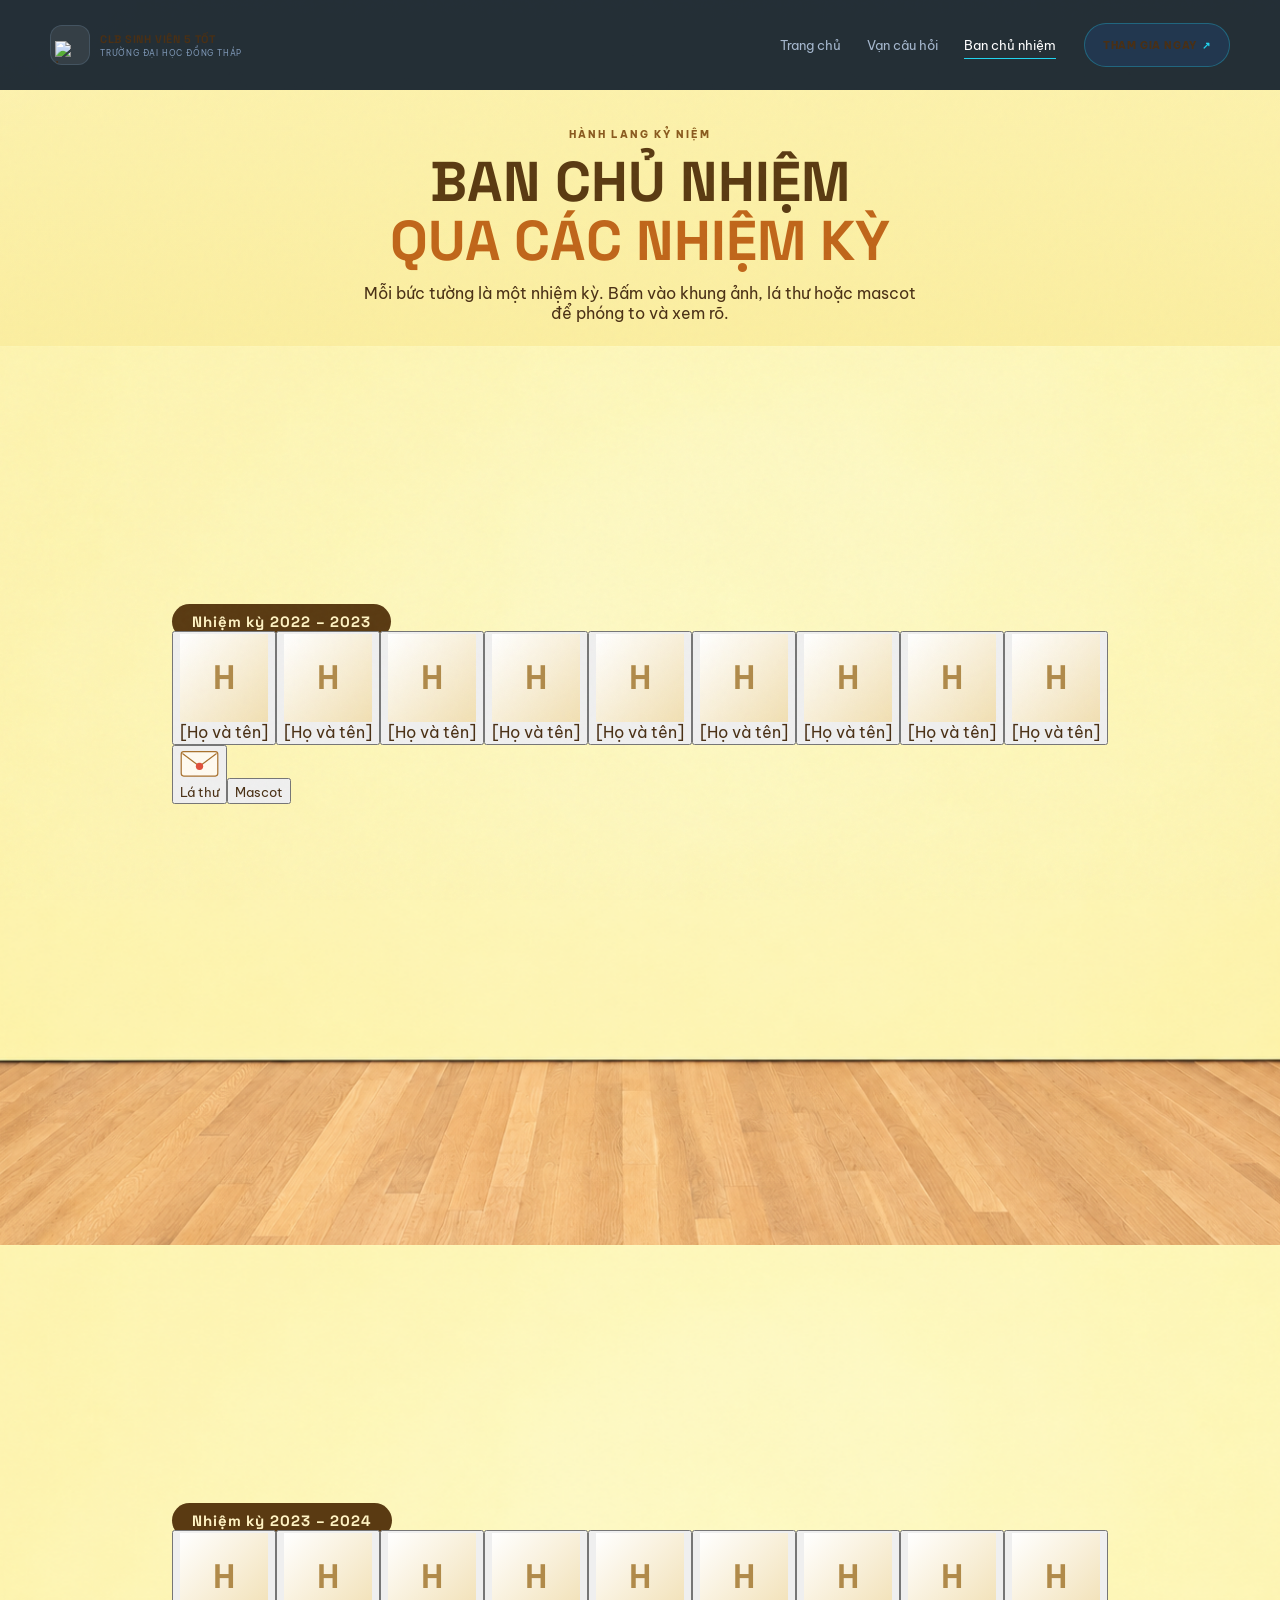
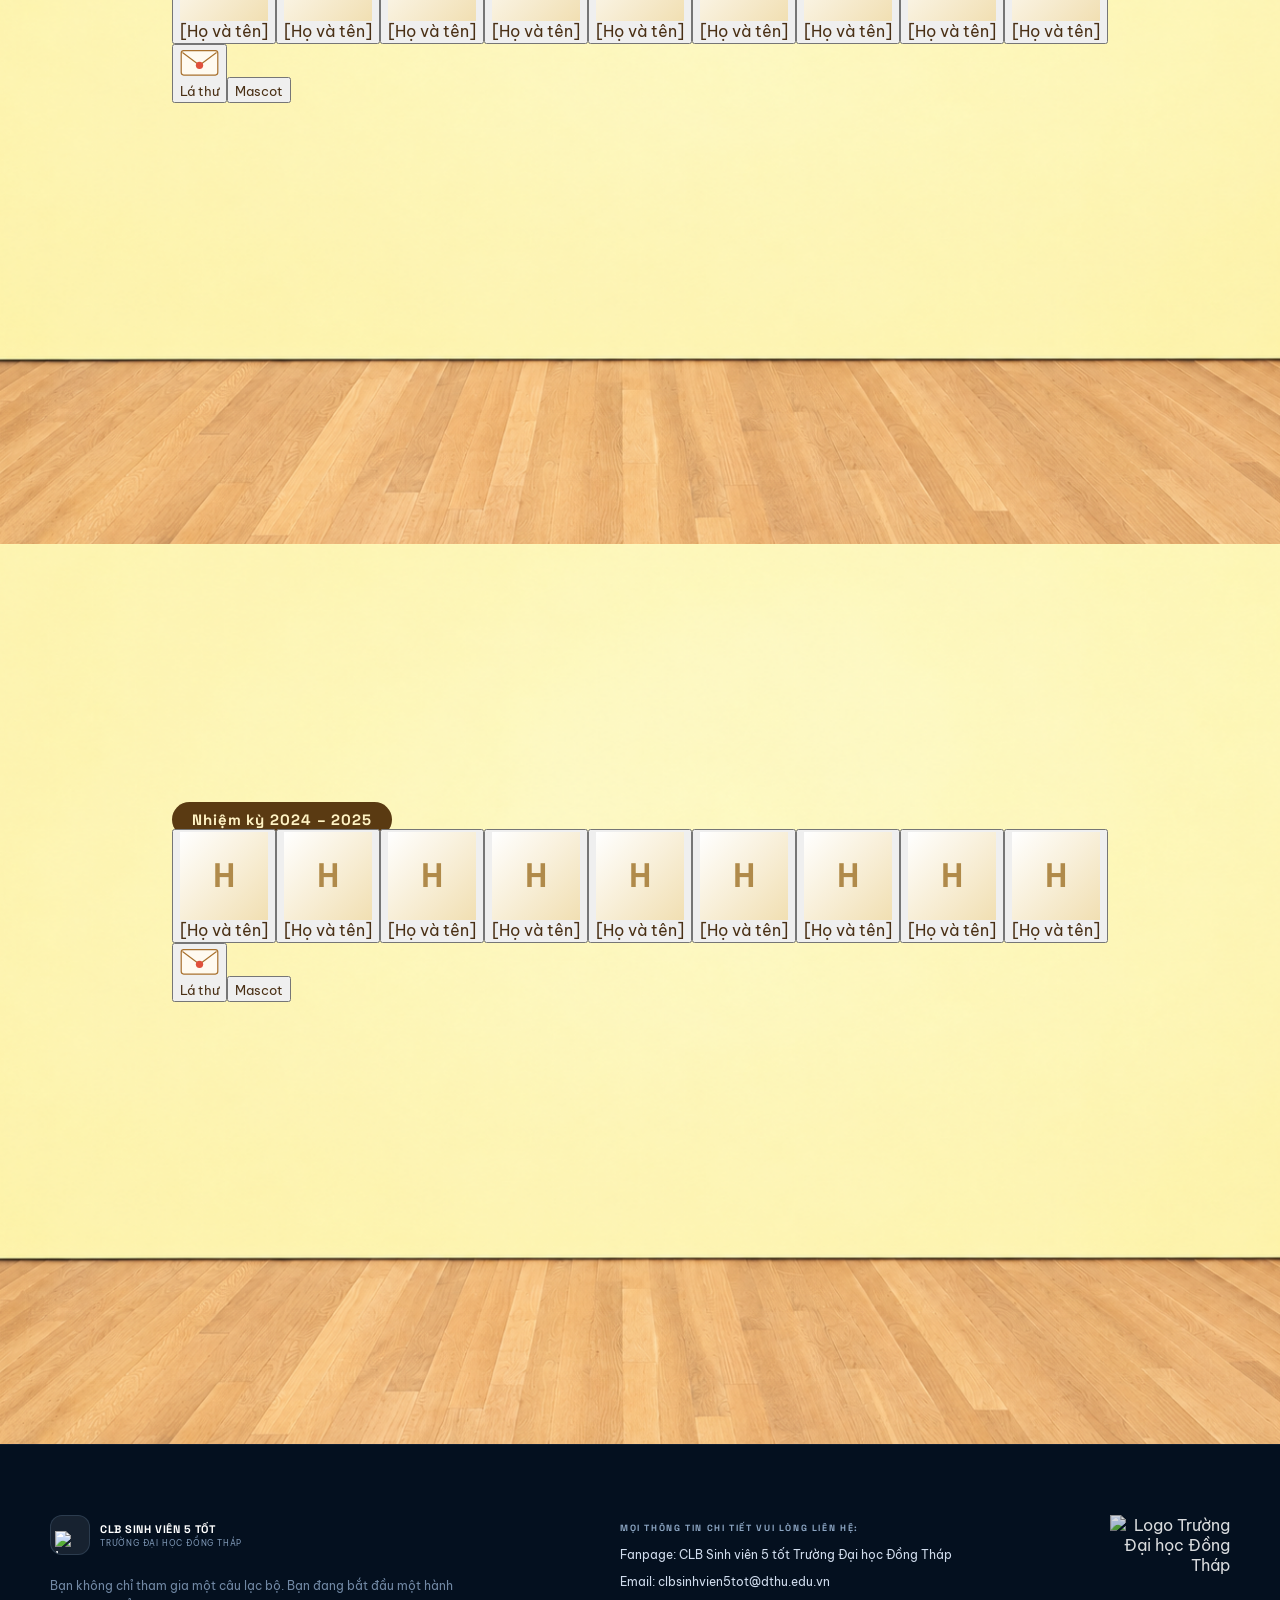
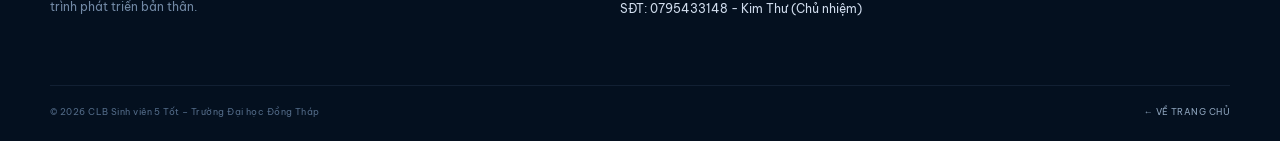
==== commit 45124211: "Update banchunhiem.html" ====
--- a/banchunhiem.html
+++ b/banchunhiem.html
@@ -14,6 +14,7 @@
   <link rel="preconnect" href="https://fonts.gstatic.com" crossorigin>
   <link href="https://fonts.googleapis.com/css2?family=Be+Vietnam+Pro:wght@400;500;600;700;800&family=Space+Grotesk:wght@500;600;700&display=swap" rel="stylesheet">
   <link rel="stylesheet" href="style.css">
+  <noscript><style>.reveal{opacity:1!important;transform:none!important;filter:none!important}#preloader,.intro-screen{display:none!important}body.intro-active{overflow:auto!important}.faq-answer{height:auto!important}</style></noscript>
 </head>
 <body class="bcn-page">
   <div id="preloader" aria-hidden="true">
@@ -101,7 +102,3 @@
   <script src="script.js"></script>
 </body>
 </html>
-
-  <script src="script.js"></script>
-</body>
-</html>
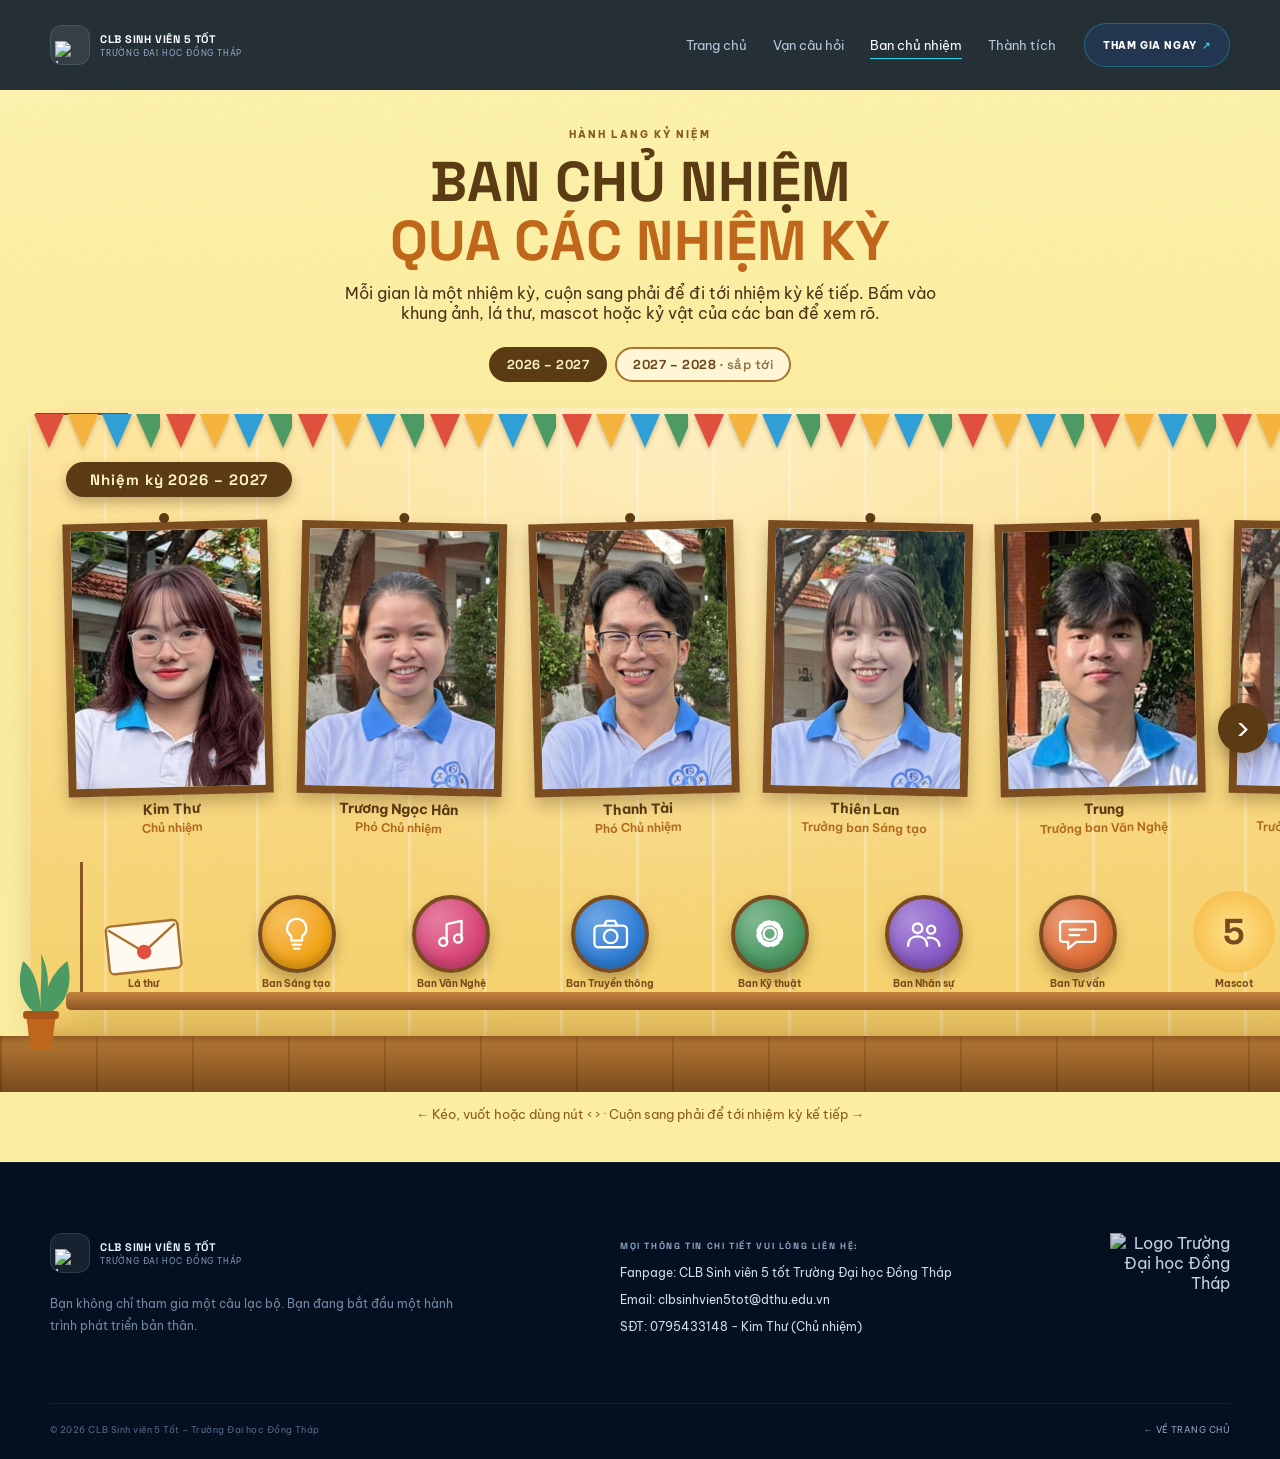
==== commit 03b317f3: "Add files via upload" ====
--- a/banchunhiem.html
+++ b/banchunhiem.html
@@ -39,6 +39,7 @@
         <a href="index.html">Trang chủ</a>
         <a href="faq.html">Vạn câu hỏi</a>
         <a href="banchunhiem.html">Ban chủ nhiệm</a>
+        <a href="thanhtich.html">Thành tích</a>
       </div>
       <a class="nav-cta magnetic" href="index.html#nhom-ctv">THAM GIA NGAY <span>↗</span></a>
       <button class="menu-toggle" type="button" aria-label="Mở menu" aria-expanded="false"><span></span><span></span></button>
@@ -47,6 +48,7 @@
       <a href="index.html">Trang chủ</a>
       <a href="faq.html">Vạn câu hỏi</a>
       <a href="banchunhiem.html">Ban chủ nhiệm</a>
+      <a href="thanhtich.html">Thành tích</a>
       <a class="button button-primary" href="index.html#nhom-ctv">THAM GIA NGAY <span>↗</span></a>
     </div>
   </header>
@@ -56,7 +58,7 @@
       <div class="shell">
         <span class="section-kicker">HÀNH LANG KỶ NIỆM</span>
         <h1>BAN CHỦ NHIỆM<br><span>QUA CÁC NHIỆM KỲ</span></h1>
-        <p>Mỗi bức tường là một nhiệm kỳ. Bấm vào khung ảnh, lá thư hoặc mascot để phóng to và xem rõ.</p>
+        <p>Mỗi gian là một nhiệm kỳ, cuộn sang phải để đi tới nhiệm kỳ kế tiếp. Bấm vào khung ảnh, lá thư, mascot hoặc kỷ vật của các ban để xem rõ.</p>
       </div>
     </section>
     <div class="bcn-hall" id="bcnHall" aria-label="Danh sách nhiệm kỳ Ban chủ nhiệm">
--- a/style.css
+++ b/style.css
@@ -926,68 +926,117 @@
    10. TRANG BAN CHỦ NHIỆM — HÀNH LANG KỶ NIỆM (mỗi nhiệm kỳ = 1 kệ; mỗi người = 1 khung ảnh vuông)
    ===================================================================== */
 .bcn-page { background: #fbeea0; color: #4a3015; }
-.bcn-page .site-header { background: rgba(6,20,38,.88); }
-.bcn-intro { padding: 128px 0 24px; text-align: center; background: linear-gradient(#fdf3b0, #fbeea0); }
+.bcn-page .site-header { background: rgba(6,20,38,.88); color: #eaf2ff; }
+.bcn-page .site-header .brand-copy strong, .bcn-page .site-header .nav-cta { color: #fff; }
+.bcn-page .site-header .brand-copy small { color: #8fa9c8; }
+.bcn-page .site-header .nav-links a { color: #b7c8dd; }
+.bcn-page .site-header .nav-links a:hover, .bcn-page .site-header .nav-links a.active { color: #fff; }
+.bcn-page .mobile-menu, .bcn-page .footer { color: #eaf2ff; }
+.bcn-intro { padding: 128px 0 18px; text-align: center; background: linear-gradient(#fdf3b0, #fbeea0); }
 .bcn-intro .shell { display: grid; gap: 12px; justify-items: center; }
 .bcn-intro .section-kicker { color: #8a5a1e; }
 .bcn-intro h1 { margin: 0; font: 700 clamp(30px, 5vw, 56px)/1.05 "Space Grotesk", sans-serif; color: #5a3a12; }
 .bcn-intro h1 span { color: #c0661a; }
-.bcn-intro p { max-width: 560px; margin: 0; }
-.bcn-hall { overflow-x: clip; }
-/* Mỗi nhiệm kỳ = 1 "căn phòng" dùng ảnh nền tường + sàn gỗ; thêm nhiệm kỳ thì hành lang dài ra liền mạch */
-.bcn-room {
-  position: relative; display: flex; align-items: center; justify-content: center;
-  min-height: max(100svh, 640px); padding: 40px 16px 24vh;
-  background: #fdf3b0 url("assets/hanh-lang.png") center bottom / cover no-repeat;
-  margin-top: -1px;
-}
-.shelf {
-  position: relative; display: grid; gap: 12px; justify-items: center;
-  width: min(900px, 94vw); padding: 0; border: 0; background: none; color: inherit; cursor: pointer;
-  min-height: 44px; transition: transform .35s ease, filter .35s ease;
-}
-.shelf:hover, .shelf:focus-visible, .shelf.is-active { transform: scale(1.04); filter: drop-shadow(0 18px 24px rgba(90,50,10,.3)); }
-.shelf:focus-visible { outline: 3px solid #c0661a; outline-offset: 10px; }
-.shelf-plate { padding: 8px 20px; border-radius: 999px; background: #5a3a12; color: #fff3c4; font: 700 15px "Space Grotesk", sans-serif; letter-spacing: .06em; }
-.shelf-row { width: 100%; display: flex; align-items: flex-end; justify-content: space-between; gap: clamp(10px, 3vw, 36px); padding: 0 clamp(8px, 3vw, 30px); }
-.shelf-letter { display: grid; justify-items: center; gap: 4px; width: clamp(64px, 12vw, 104px); transform: rotate(-6deg); font-size: 12px; font-weight: 700; color: #7a4b1e; }
-.shelf-letter svg { width: 100%; height: auto; }
-.shelf-mascot { width: clamp(72px, 14vw, 120px); aspect-ratio: 1; display: grid; place-items: center; }
-.shelf-mascot img { width: 100%; height: 100%; object-fit: contain; }
-.shelf-mascot.no-img { border-radius: 50%; background: radial-gradient(circle, #ffe38a, #f5b43c); }
-.shelf-mascot.no-img::after { content: "5"; font: 700 40px "Space Grotesk", sans-serif; color: #7a4b1e; }
-.shelf-board { width: 100%; height: 18px; border-radius: 3px; background: linear-gradient(#c58340, #8a5524); box-shadow: 0 16px 18px -8px rgba(60,30,0,.5); }
-.bcn-overlay { position: fixed; inset: 0; z-index: 90; background: rgba(20,10,0,.5); opacity: 0; transition: opacity .3s; }
-.bcn-overlay.show { opacity: 1; }
-.bcn-panel {
-  position: fixed; top: 0; right: 0; bottom: 0; z-index: 100; width: min(520px, 100vw); overflow-y: auto;
-  padding: 72px 28px 40px; background: #fffaf0; color: #4a3015; box-shadow: -20px 0 50px rgba(0,0,0,.35);
-  transform: translateX(105%); visibility: hidden; transition: transform .38s cubic-bezier(.22,.8,.3,1), visibility 0s .38s;
-}
-.bcn-panel.open { transform: none; visibility: visible; transition-delay: 0s; }
-.bcn-close { position: absolute; top: 14px; right: 14px; width: 44px; height: 44px; border: 0; border-radius: 50%; background: #5a3a12; color: #fff; font-size: 26px; cursor: pointer; }
-.bcn-period { margin: 0; color: #c0661a; font-weight: 700; font-size: 13px; letter-spacing: .12em; text-transform: uppercase; }
-.bcn-panel h2 { margin: 4px 0 16px; font: 700 28px/1.1 "Space Grotesk", sans-serif; }
-.bcn-panel h3 { margin: 26px 0 10px; font: 700 15px "Space Grotesk", sans-serif; letter-spacing: .06em; text-transform: uppercase; color: #8a5a1e; }
-.bcn-letter { padding: 18px; border-left: 4px solid #c0661a; background: #fff; border-radius: 0 10px 10px 0; line-height: 1.7; }
-.bcn-letter p { margin: 0 0 10px; }
+.bcn-intro p { max-width: 600px; margin: 0; }
+
+/* ===== Hành lang cuộn ngang: sang phải = nhiệm kỳ kế tiếp ===== */
+.bcn-hall { background: #fbeea0; padding-bottom: 40px; }
+.bcn-years { display: flex; flex-wrap: wrap; justify-content: center; gap: 8px; padding: 6px 16px 16px; }
+.bcn-year { border: 2px solid #a9722f; border-radius: 999px; background: #fff7d6; color: #6b4416; padding: 7px 16px; font: 700 13px "Space Grotesk", sans-serif; letter-spacing: .04em; cursor: pointer; transition: .25s; }
+.bcn-year:hover { background: #ffe9a5; }
+.bcn-year.on { background: #5a3a12; border-color: #5a3a12; color: #fff3c4; }
+.bcn-year.soon::after { content: " ·  sắp tới"; font-weight: 600; opacity: .75; }
+.bcn-rail { position: relative; }
+.bcn-viewport { overflow-x: auto; overflow-y: hidden; overscroll-behavior-x: contain; -webkit-overflow-scrolling: touch; cursor: grab; scrollbar-width: thin; scrollbar-color: #a9722f rgba(0,0,0,.08); background: linear-gradient(#fbeea0 0, #fbeea0 100%); }
+.bcn-viewport.dragging { cursor: grabbing; user-select: none; }
+.bcn-viewport:focus-visible { outline: 3px solid #c0661a; outline-offset: -3px; }
+.bcn-viewport::-webkit-scrollbar { height: 12px; } .bcn-viewport::-webkit-scrollbar-thumb { background: #a9722f; border-radius: 8px; } .bcn-viewport::-webkit-scrollbar-track { background: rgba(0,0,0,.08); }
+.bcn-corridor { display: flex; align-items: flex-end; width: max-content; padding: 10px 0 0; }
+.bcn-room { position: relative; flex: 0 0 auto; padding: 0 28px; }
+.bcn-wall { position: relative; padding: 96px clamp(24px, 3vw, 48px) 26px; border-radius: 22px 22px 0 0;
+  background: repeating-linear-gradient(90deg, rgba(255,255,255,.24) 0 3px, transparent 3px 76px), radial-gradient(ellipse at 50% 0, rgba(255,255,255,.35), transparent 60%), linear-gradient(#ffe7a0, #f4cf6a);
+  box-shadow: 0 20px 40px -22px rgba(90,50,10,.5), inset 0 -26px 30px -26px rgba(120,70,10,.45); }
+.bcn-bunting { position: absolute; top: 0; left: 0; right: 0; height: 46px; overflow: hidden; border-radius: 22px 22px 0 0; filter: drop-shadow(0 3px 2px rgba(80,40,0,.25)); }
+.bcn-bunting svg { display: block; width: 100%; }
+.shelf-plate { position: absolute; top: 54px; left: clamp(24px, 3vw, 48px); padding: 8px 24px; border-radius: 999px; background: #5a3a12; color: #fff3c4; font: 700 15px "Space Grotesk", sans-serif; letter-spacing: .06em; white-space: nowrap; box-shadow: 0 6px 12px rgba(60,30,0,.3); }
+.bcn-frames { display: flex; flex-wrap: nowrap; gap: clamp(20px, 2.2vw, 30px); padding-top: 18px; }
+.bcn-frame { position: relative; flex: 0 0 clamp(172px, 16vw, 214px); display: grid; gap: 6px; padding: 0; border: 0; background: none; cursor: zoom-in; color: #5a3a12; transition: transform .3s ease, filter .3s ease; }
+.bcn-frame:nth-child(odd) { transform: rotate(-1.4deg); }
+.bcn-frame:nth-child(even) { transform: rotate(1.2deg); }
+.bcn-frame::before { content: ""; position: absolute; top: -9px; left: 50%; width: 10px; height: 10px; border-radius: 50%; background: #5a3a12; transform: translateX(-50%); z-index: 1; }
+.bcn-frame .bcn-sq { border: clamp(6px, .7vw, 9px) solid #7a4b1e; box-shadow: inset 0 0 0 2px rgba(0,0,0,.15), 0 8px 16px rgba(60,30,0,.28); }
+.bcn-tag { display: grid; gap: 1px; text-align: center; font: 600 11px "Be Vietnam Pro", sans-serif; }
+.bcn-tag strong { font-weight: 700; font-size: 14px; line-height: 1.25; }
+.bcn-tag small { font-size: 12px; font-weight: 600; line-height: 1.25; color: #b0651a; }
+.bcn-frame:hover, .bcn-frame:focus-visible, .bcn-obj:hover, .bcn-obj:focus-visible { transform: scale(1.06) rotate(0); filter: drop-shadow(0 14px 14px rgba(90,50,10,.35)); z-index: 2; }
+.bcn-frame:focus-visible, .bcn-obj:focus-visible { outline: 3px solid #c0661a; outline-offset: 6px; }
+
+/* kệ kỷ vật chạy dọc cả gian */
+.bcn-shelf { position: relative; display: flex; align-items: flex-end; justify-content: space-between; gap: 12px; margin: 50px 0 0; padding: 0 clamp(26px, 3vw, 54px) 20px; min-height: 126px; }
+.bcn-shelf::before, .bcn-shelf::after { content: ""; position: absolute; top: -22px; bottom: 8px; width: 3px; background: #8a5524; }
+.bcn-shelf::before { left: 14px; } .bcn-shelf::after { right: 14px; }
+.bcn-shelf-board { position: absolute; left: 0; right: 0; bottom: 0; height: 18px; border-radius: 5px; background: linear-gradient(#c58340, #8a5524); box-shadow: 0 14px 16px -8px rgba(60,30,0,.5); }
+.bcn-obj { position: relative; display: grid; justify-items: center; align-content: end; gap: 5px; padding: 0; border: 0; background: none; cursor: zoom-in; color: #7a4b1e; font: 700 12px "Be Vietnam Pro", sans-serif; transition: transform .3s ease, filter .3s ease; }
+.bcn-obj small { max-width: 110px; text-align: center; line-height: 1.2; }
+.bcn-obj > svg { width: clamp(70px, 6vw, 92px); height: auto; transform: rotate(-6deg); }
+.bcn-badge { display: grid; place-items: center; width: 78px; aspect-ratio: 1; border-radius: 50%; background: radial-gradient(circle at 32% 28%, color-mix(in srgb, var(--bc) 70%, #fff), var(--bc) 62%); border: 4px solid #7a4b1e; box-shadow: 0 8px 14px rgba(60,30,0,.3), inset 0 -6px 10px rgba(0,0,0,.18); }
+.bcn-badge svg { width: 62%; height: 62%; }
+.bcn-badge-big { width: min(190px, 52vw); margin: 4px auto 14px; border-width: 7px; }
+.bcn-keep-img, .bcn-keep-big { object-fit: cover; border: 4px solid #7a4b1e; border-radius: 12px; background: #fff; }
+.bcn-keep-img { width: 78px; height: 78px; } .bcn-keep-big { display: block; width: min(320px, 100%); max-height: 46svh; margin: 0 auto 14px; }
+.bcn-mascot { display: grid; place-items: center; aspect-ratio: 1; }
+.bcn-mascot img { width: 100%; height: 100%; object-fit: contain; }
+.bcn-mascot.no-img { border-radius: 50%; background: radial-gradient(circle, #ffe38a, #f5b43c); }
+.bcn-mascot.no-img::after { content: "5"; font: 700 36px "Space Grotesk", sans-serif; color: #7a4b1e; }
+.bcn-mascot-sm { width: 82px; }
+.bcn-mascot-big { width: min(300px, 66vw); margin: 0 auto 12px; }
+
+/* sàn nhà, cây cảnh */
+.bcn-floor { position: relative; height: 56px; margin: 0 -28px; background: repeating-linear-gradient(90deg, rgba(0,0,0,.14) 0 2px, transparent 2px 96px), linear-gradient(#b87a35, #7a4b1e); box-shadow: inset 0 8px 10px -6px rgba(60,30,0,.5); }
+.bcn-plant { position: absolute; bottom: 38px; width: 70px; pointer-events: none; }
+.bcn-plant-l { left: 6px; } .bcn-plant-r { right: 6px; }
+.bcn-plant svg { display: block; width: 100%; height: auto; }
+
+/* cánh cửa giữa hai nhiệm kỳ */
+.bcn-door { position: relative; flex: 0 0 auto; align-self: stretch; width: clamp(150px, 16vw, 210px); display: grid; place-items: end center; padding-bottom: 56px; }
+.bcn-door::after { content: ""; position: absolute; left: -28px; right: -28px; bottom: 0; height: 56px; background: repeating-linear-gradient(90deg, rgba(0,0,0,.14) 0 2px, transparent 2px 96px), linear-gradient(#b87a35, #7a4b1e); box-shadow: inset 0 8px 10px -6px rgba(60,30,0,.5); }
+.bcn-door-arch { display: block; width: 100%; height: 72%; border: 10px solid #7a4b1e; border-bottom: 0; border-radius: 999px 999px 0 0; background: radial-gradient(ellipse at 50% 100%, #fff6c8 0, #ffe08a 45%, #f5b43c 100%); box-shadow: inset 0 0 30px rgba(255,255,255,.7), 0 0 36px rgba(245,180,60,.55); animation: bcnGlow 3.2s ease-in-out infinite alternate; }
+.bcn-door-sign { position: absolute; top: 22%; left: 50%; transform: translateX(-50%); padding: 7px 12px; border-radius: 10px; background: #5a3a12; color: #fff3c4; font: 700 12px/1.3 "Space Grotesk", sans-serif; text-align: center; box-shadow: 0 6px 12px rgba(60,30,0,.3); }
+@keyframes bcnGlow { to { box-shadow: inset 0 0 40px rgba(255,255,255,.9), 0 0 52px rgba(245,180,60,.8); } }
+
+.bcn-scroll { position: absolute; top: 44%; z-index: 4; width: 50px; height: 50px; border: 0; border-radius: 50%; background: #5a3a12; color: #fffaf0; font-size: 30px; line-height: 1; cursor: pointer; box-shadow: 0 8px 18px rgba(60,30,0,.4); transition: background .2s, transform .2s; }
+.bcn-scroll[hidden] { display: none; }
+.bcn-scroll-l { left: 12px; } .bcn-scroll-r { right: 12px; animation: bcnNudge 1.6s ease-in-out infinite; }
+.bcn-scroll:hover, .bcn-scroll:focus-visible { background: #c0661a; outline: none; }
+@keyframes bcnNudge { 50% { transform: translateX(5px); } }
+.bcn-hint { margin: 14px 16px 0; text-align: center; font-size: 13px; color: #8a5a1e; }
+
+.bcn-sq { position: relative; display: grid; place-items: center; aspect-ratio: 1; overflow: hidden; background: linear-gradient(135deg, #fff, #f1dfb2); }
+.bcn-sq.bcn-tall { aspect-ratio: 3 / 4; }
+.bcn-sq img { position: absolute; inset: 0; width: 100%; height: 100%; object-fit: cover; }
+.bcn-sq em { font: 700 clamp(26px, 4vw, 44px) "Space Grotesk", sans-serif; font-style: normal; color: #b08a4a; }
+
+/* phóng to */
+.bcn-zoom { position: fixed; inset: 0; z-index: 100; display: grid; place-items: center; padding: 20px; background: rgba(20,10,0,.74); backdrop-filter: blur(4px); opacity: 0; transition: opacity .3s; }
+.bcn-zoom[hidden] { display: none; }
+.bcn-zoom.show { opacity: 1; }
+.bcn-stage { width: min(540px, 100%); max-height: calc(100svh - 40px); overflow: auto; padding: 22px; border-radius: 18px; background: #fffaf0; color: #4a3015; text-align: center;
+  transform: translate(var(--dx, 0), var(--dy, 0)) scale(.15); transition: transform .42s cubic-bezier(.2,.9,.3,1.1); }
+.bcn-zoom.show .bcn-stage { transform: none; }
+.bcn-stage .bcn-sq { width: min(340px, 100%); margin: 0 auto 14px; border: 10px solid #7a4b1e; box-shadow: 0 10px 24px rgba(60,30,0,.3); }
+.bcn-stage h2 { margin: 0; font: 700 24px/1.2 "Space Grotesk", sans-serif; }
+.bcn-stage p { margin: 4px 0 0; color: #8a5a1e; }
+.bcn-stage p.bcn-desc { margin-top: 12px; color: #4a3015; line-height: 1.7; }
+.bcn-paper { margin-top: 16px; padding: 18px; border-left: 4px solid #c0661a; background: #fff; border-radius: 0 10px 10px 0; text-align: left; line-height: 1.75; }
+.bcn-paper p { margin: 0 0 10px; color: inherit; }
+.bcn-close, .bcn-step { position: fixed; width: 48px; height: 48px; border: 0; border-radius: 50%; background: #fffaf0; color: #5a3a12; font-size: 28px; line-height: 1; cursor: pointer; z-index: 1; }
+.bcn-close { top: 14px; right: 14px; }
+.bcn-step { top: 50%; margin-top: -24px; font-size: 32px; }
+.bcn-prev { left: 12px; } .bcn-next { right: 12px; }
+.bcn-close:focus-visible, .bcn-step:focus-visible { outline: 3px solid #c0661a; outline-offset: 3px; }
 body.bcn-lock { overflow: hidden; }
-@media (max-width: 560px) {
-  .bcn-room { min-height: 560px; padding-bottom: 20vh; }
-  .bcn-panel { padding: 68px 18px 32px; }
-}
-.shelf-frames { flex: 1 1 auto; min-width: 0; display: flex; align-items: flex-end; justify-content: center; gap: clamp(8px, 1.6vw, 20px); }
-.shelf-frames .bcn-sq { flex: 1 1 0; max-width: 130px; border: clamp(5px, .9vw, 9px) solid #7a4b1e; box-shadow: inset 0 0 0 2px rgba(0,0,0,.15), 0 8px 16px rgba(60,30,0,.25); }
-.bcn-sq { position: relative; display: grid; place-items: center; aspect-ratio: 1; overflow: hidden; background: linear-gradient(135deg, #fff, #f1dfb2); }
-.bcn-sq img { position: absolute; inset: 0; width: 100%; height: 100%; object-fit: cover; }
-.bcn-sq em { font: 700 clamp(18px, 3vw, 34px) "Space Grotesk", sans-serif; font-style: normal; color: #b08a4a; }
-.bcn-gallery { display: grid; grid-template-columns: repeat(2, minmax(0, 1fr)); gap: 16px; }
-.bcn-person { margin: 0; display: grid; gap: 8px; }
-.bcn-person .bcn-sq { border-radius: 12px; }
-.bcn-person figcaption { display: grid; gap: 2px; font-size: 14px; }
-.bcn-person figcaption span { color: #8a5a1e; font-size: 12px; }
-@media (max-width: 560px) { .shelf-row { flex-wrap: wrap; justify-content: center; } .shelf-frames { order: 3; flex-basis: 100%; } }
-@media (prefers-reduced-motion: reduce) { .shelf, .bcn-panel, .bcn-overlay { transition: none; } }
+@media (max-width: 560px) { .bcn-step { top: auto; bottom: 14px; margin: 0; } .bcn-scroll { display: none; } .bcn-frame { flex-basis: 58vw; } .bcn-room { padding: 0 16px; } .bcn-floor, .bcn-door::after { margin: 0 -16px; left: -16px; right: -16px; } }
+@media (prefers-reduced-motion: reduce) { .bcn-zoom, .bcn-stage, .bcn-frame, .bcn-obj, .bcn-scroll, .bcn-door-arch { transition: none; animation: none; } .bcn-frame:nth-child(n) { transform: none; } }
 
 /* 11. RESPONSIVE CHUNG & HIỆU NĂNG */
 @media(max-width:1100px){
@@ -1065,3 +1114,145 @@
   .cursor-glow,.button:after{display:none}
   .back-top,.mobile-menu,.start-experience,.music-toggle{transition:none}
 }
+
+
+/* 12. TRANG TIÊU CHÍ (tieuchi1-5.html) — màu hành tinh lấy từ --c / --c2 / --glow đặt trên <body> */
+.crit-page { background: #061426; color: #e8f0fb; }
+.crit-page main { position: relative; isolation: isolate; }
+.crit-space { position: absolute; inset: 0; z-index: -1; overflow: hidden; background: radial-gradient(ellipse 55% 40% at 78% 8%, var(--glow), transparent 70%); }
+.crit-space .hub-stars { position: absolute; inset: 0; }
+.crit-hero { padding: 128px 0 40px; }
+.crit-hero-grid { display: grid; grid-template-columns: 1.2fr .8fr; gap: 40px; align-items: center; }
+.crit-title { margin: 18px 0 12px; font: 700 clamp(40px, 8vw, 84px)/1 "Space Grotesk", sans-serif; }
+.crit-title span { color: var(--c); text-shadow: 0 0 40px var(--glow); }
+.crit-lead { max-width: 560px; margin: 0 0 22px; color: #9db2cc; line-height: 1.8; }
+.crit-switch { display: flex; flex-wrap: wrap; gap: 8px; }
+.crit-chip { display: inline-flex; align-items: center; gap: 8px; min-height: 40px; padding: 0 14px; border: 1px solid rgba(160,195,235,.22); border-radius: 99px; font-size: 13px; font-weight: 600; transition: .25s; }
+.crit-chip i { width: 10px; height: 10px; border-radius: 50%; background: var(--ci); box-shadow: 0 0 10px var(--ci); }
+.crit-chip:hover, .crit-chip[aria-current="page"] { border-color: var(--ci); background: rgba(255,255,255,.08); }
+.crit-planet { display: grid; place-items: center; }
+.crit-planet-body { width: min(300px, 60vw); aspect-ratio: 1; display: grid; place-items: center; border-radius: 50%;
+  background: radial-gradient(circle at 32% 28%, var(--c), var(--c2) 72%); box-shadow: 0 0 70px var(--glow), inset -18px -22px 40px rgba(0,0,0,.35); animation: critFloat 6s ease-in-out infinite; }
+.crit-planet-icon { width: 52%; }
+.crit-planet-icon img { display: block; width: 100%; height: auto; }
+@keyframes critFloat { 50% { transform: translateY(-14px); } }
+.why-section { padding: 30px 0 80px; }
+.why-head h2 { margin: 0 0 6px; font: 700 clamp(24px, 4vw, 36px) "Space Grotesk", sans-serif; }
+.why-head p { margin: 0 0 22px; color: #8197b3; }
+.why-list { max-width: 820px; }
+.why-list .faq-item button { text-align: left; color: inherit; font-weight: 600; font-size: 16px; line-height: 1.5; }
+.why-mark { flex: none; width: 32px; height: 32px; display: grid; place-items: center; border-radius: 50%; background: var(--c); color: #04101f; font-weight: 800; }
+.faq-item.open .why-mark { box-shadow: 0 0 18px var(--glow); }
+.why-q { flex: 1; }
+.why-list .faq-item button i { color: var(--c); }
+.why-list .why-answer p { padding: 0 45px 22px 52px; color: #a9bbd2; font-size: 14px; }
+.crit-pager { display: grid; grid-template-columns: 1fr 1fr; gap: 14px; margin-top: 44px; }
+.crit-pager a { display: grid; gap: 4px; padding: 18px 20px; border: 1px solid var(--pc); border-radius: 16px; background: rgba(255,255,255,.03); transition: transform .3s, box-shadow .3s; }
+.crit-pager a:hover { transform: translateY(-4px); box-shadow: 0 12px 34px -12px var(--pc); }
+.crit-pager .is-next { text-align: right; }
+.crit-pager small { color: var(--pc); font-size: 11px; letter-spacing: .1em; }
+.crit-pager strong { font: 700 18px "Space Grotesk", sans-serif; }
+.crit-home { margin-top: 26px; text-align: center; }
+@media (max-width: 800px) {
+  .crit-hero { padding-top: 108px; }
+  .crit-hero-grid { grid-template-columns: 1fr; }
+  .crit-planet { order: -1; } .crit-planet-body { width: 170px; }
+  .crit-pager { grid-template-columns: 1fr; } .crit-pager .is-next { text-align: left; }
+}
+@media (prefers-reduced-motion: reduce) { .crit-planet-body { animation: none; } }
+
+/* Ghi chú cuối trang tiêu chí */
+.crit-note { max-width: 760px; margin: 22px auto 0; padding: 14px 18px; border-left: 3px solid var(--c, #4d9bff); border-radius: 0 12px 12px 0; background: rgba(255,255,255,.06); color: rgba(255,255,255,.78); font-size: 13.5px; line-height: 1.7; }
+
+
+/* ===================== TRANG THÀNH TÍCH – PHÒNG VINH DANH ===================== */
+.tt-page { background: radial-gradient(1200px 600px at 50% -80px, #17335a 0, transparent 70%), radial-gradient(900px 500px at 85% 40%, rgba(242,193,75,.07), transparent 70%), #061426; }
+.tt-hero { position: relative; padding: 132px 0 36px; text-align: center; overflow: hidden; }
+.tt-hero-inner { position: relative; z-index: 2; display: grid; gap: 14px; justify-items: center; }
+.tt-trophy { width: clamp(84px, 11vw, 120px); filter: drop-shadow(0 10px 28px rgba(242,193,75,.55)); animation: ttFloat 4.5s ease-in-out infinite; }
+@keyframes ttFloat { 50% { transform: translateY(-8px); } }
+.tt-page .section-kicker { color: #f2c14b; }
+.tt-hero h1 { margin: 0; font: 700 clamp(34px, 6vw, 72px)/1.04 "Space Grotesk", sans-serif; color: #fff; letter-spacing: .01em; }
+.tt-hero h1 span { background: linear-gradient(100deg, #fff0b0, #f2c14b 45%, #d89a2b); -webkit-background-clip: text; background-clip: text; color: transparent; }
+.tt-hero p { max-width: 620px; margin: 0; color: #a5b7cd; line-height: 1.75; }
+.tt-hero .tt-count { padding: 7px 16px; border: 1px solid rgba(242,193,75,.35); border-radius: 999px; background: rgba(242,193,75,.08); color: #f6d98a; font-size: 13px; font-weight: 600; }
+.tt-beams { position: absolute; inset: 0 0 auto; height: 520px; pointer-events: none; z-index: 1; }
+.tt-beams i { position: absolute; top: -40px; width: 34vw; max-width: 460px; height: 100%; background: linear-gradient(rgba(255,226,140,.20), rgba(255,226,140,0) 88%); clip-path: polygon(46% 0, 54% 0, 100% 100%, 0 100%); transform-origin: 50% 0; opacity: .8; animation: ttSway 8s ease-in-out infinite alternate; }
+.tt-beams i:nth-child(1) { left: 2%; --r: -9deg; } .tt-beams i:nth-child(2) { left: 33%; --r: 0deg; animation-delay: -3s; } .tt-beams i:nth-child(3) { right: 2%; --r: 9deg; animation-delay: -5s; }
+@keyframes ttSway { from { transform: rotate(calc(var(--r) - 4deg)); } to { transform: rotate(calc(var(--r) + 4deg)); } }
+.tt-sparks { position: absolute; inset: 0; z-index: 1; pointer-events: none; }
+.tt-sparks i { position: absolute; width: var(--s); height: var(--s); border-radius: 50%; background: #ffe9a3; box-shadow: 0 0 10px 2px rgba(255,220,120,.8); opacity: 0; animation: ttTwinkle var(--d) ease-in-out var(--l) infinite; }
+@keyframes ttTwinkle { 50% { opacity: 1; transform: translateY(-14px) scale(1.3); } }
+
+.tt-gallery { padding: 18px 0 70px; }
+.tt-filters { display: flex; flex-wrap: wrap; justify-content: center; gap: 10px; margin: 0 0 34px; }
+.tt-filters[hidden] { display: none; }
+.tt-chip { padding: 9px 20px; border: 1px solid rgba(242,193,75,.35); border-radius: 999px; background: rgba(255,255,255,.04); color: #e7d9b0; font: 600 13px "Be Vietnam Pro", sans-serif; cursor: pointer; transition: .25s; }
+.tt-chip:hover { background: rgba(242,193,75,.14); }
+.tt-chip[aria-pressed="true"] { background: linear-gradient(135deg, #f6d98a, #d89a2b); border-color: transparent; color: #3b2705; }
+.tt-chip:focus-visible, .tt-card:focus-visible { outline: 3px solid #f2c14b; outline-offset: 5px; }
+
+.tt-wall { position: relative; display: grid; grid-template-columns: repeat(auto-fill, minmax(min(100%, 330px), 1fr)); gap: 24px 36px; padding: 36px clamp(14px, 3vw, 44px) 54px; border-radius: 26px;
+  background: repeating-linear-gradient(90deg, rgba(255,255,255,.028) 0 2px, transparent 2px 110px), linear-gradient(180deg, rgba(23,51,90,.55), rgba(8,24,46,.7));
+  border: 1px solid rgba(242,193,75,.18); box-shadow: inset 0 0 80px rgba(0,0,0,.35), 0 30px 60px -30px rgba(0,0,0,.7); }
+.tt-card { --tilt: 0deg; position: relative; display: grid; align-content: start; gap: 14px; padding: 52px 0 0; border: 0; background: none; color: inherit; font: inherit; text-align: center; cursor: zoom-in;
+  animation: ttIn .7s cubic-bezier(.2,.8,.2,1) both; animation-delay: calc(var(--i) * 90ms); transition: transform .35s cubic-bezier(.2,.8,.2,1), filter .35s; }
+.tt-card:nth-child(3n+1) { --tilt: -1.1deg; } .tt-card:nth-child(3n+2) { --tilt: .8deg; } .tt-card:nth-child(3n) { --tilt: -.5deg; }
+@keyframes ttIn { from { opacity: 0; transform: translateY(34px) rotate(var(--tilt)) scale(.96); } to { opacity: 1; transform: rotate(var(--tilt)); } }
+.tt-card { transform: rotate(var(--tilt)); }
+.tt-card::before { content: ""; position: absolute; top: 4px; left: 50%; width: 14px; height: 14px; margin-left: -7px; border-radius: 50%; background: radial-gradient(circle at 35% 30%, #fff3c4, #c08a22 70%); box-shadow: 0 3px 6px rgba(0,0,0,.5); z-index: 2; }
+.tt-card::after { content: ""; position: absolute; top: 14px; left: 18%; right: 18%; height: 40px; background: #d9b75a; clip-path: polygon(50% 0, 100% 100%, 98.6% 100%, 50% 4%, 1.4% 100%, 0 100%); opacity: .85; }
+.tt-lamp { position: absolute; top: 40px; left: 6%; right: 6%; bottom: 40px; background: radial-gradient(ellipse at 50% 0, rgba(255,226,140,.34), transparent 65%); opacity: 0; transition: opacity .35s; pointer-events: none; z-index: 0; filter: blur(8px); }
+.tt-card:hover, .tt-card:focus-visible { transform: translateY(-9px) rotate(0) scale(1.02); }
+.tt-card:hover .tt-lamp, .tt-card:focus-visible .tt-lamp { opacity: 1; }
+.tt-frame { position: relative; z-index: 1; display: block; padding: 11px; border-radius: 5px; background: linear-gradient(135deg, #f8e19a, #b8862b 42%, #f3d77f 58%, #8a5f17);
+  box-shadow: 0 20px 34px -12px rgba(0,0,0,.75), inset 0 0 0 2px rgba(255,255,255,.28), inset 0 0 0 5px rgba(120,80,10,.4); }
+.tt-mat { display: block; padding: 14px; background: #f4ead0; box-shadow: inset 0 3px 10px rgba(0,0,0,.35); }
+.tt-paper { container-type: inline-size; position: relative; display: block; aspect-ratio: 1.414 / 1; overflow: hidden; background: #fffaf0; box-shadow: 0 2px 8px rgba(0,0,0,.28); }
+.tt-paper img { position: absolute; inset: 0; width: 100%; height: 100%; object-fit: contain; background: #fffaf0; }
+.tt-level { position: absolute; top: 62px; left: -8px; z-index: 3; padding: 5px 14px 5px 12px; border-radius: 0 999px 999px 0; font: 700 11px "Space Grotesk", sans-serif; letter-spacing: .05em; color: #fff; box-shadow: 0 6px 12px rgba(0,0,0,.4); }
+.tt-level::before { content: ""; position: absolute; left: 0; bottom: -6px; border: 4px solid transparent; border-top-color: rgba(0,0,0,.55); border-right-color: rgba(0,0,0,.55); }
+.lv-tw { background: linear-gradient(135deg, #e0503c, #a82818); } .lv-tinh { background: linear-gradient(135deg, #e8a92a, #b27211); } .lv-truong { background: linear-gradient(135deg, #22a9cf, #0b6f8a); } .lv-khac { background: linear-gradient(135deg, #8a5cc7, #5b21b6); }
+.tt-plate { position: relative; z-index: 1; display: grid; gap: 2px; margin: 0 auto; width: min(86%, 300px); padding: 9px 14px; border-radius: 4px; background: linear-gradient(#f0d687, #bd8d2d); color: #3b2705; box-shadow: 0 8px 14px rgba(0,0,0,.45), inset 0 1px 0 rgba(255,255,255,.55); }
+.tt-plate strong { font: 700 14px/1.3 "Space Grotesk", sans-serif; }
+.tt-plate small { font-size: 12px; font-weight: 600; opacity: .8; }
+.tt-empty { display: grid; place-content: center; justify-items: center; gap: 8px; min-height: 230px; margin-top: 52px; border: 2px dashed rgba(242,193,75,.4); border-radius: 8px; color: #e7d9b0; background: rgba(242,193,75,.04); }
+.tt-empty span { display: grid; place-items: center; width: 46px; height: 46px; border-radius: 50%; border: 2px solid rgba(242,193,75,.55); font-size: 28px; color: #f2c14b; }
+.tt-empty b { font-size: 13px; font-weight: 600; opacity: .85; padding: 0 12px; }
+
+/* mẫu giấy khen trang trí – cỡ chữ theo cqw để co giãn theo khung */
+.tt-cert { position: absolute; inset: 0; display: grid; place-items: center; padding: 6cqw 7cqw; color: #5a3a12; font-family: Georgia, "Times New Roman", serif; text-align: center;
+  background: radial-gradient(circle at 50% 40%, #fffdf5, #fbf1d6); border: 1.4cqw double #c99a2e; outline: .5cqw solid rgba(201,154,46,.45); outline-offset: -3.6cqw; }
+.tt-cert-corner { position: absolute; width: 8cqw; height: 8cqw; border: .8cqw solid #c99a2e; }
+.tt-cert-corner.c1 { top: 3cqw; left: 3cqw; border-right: 0; border-bottom: 0; } .tt-cert-corner.c2 { top: 3cqw; right: 3cqw; border-left: 0; border-bottom: 0; }
+.tt-cert-corner.c3 { bottom: 3cqw; left: 3cqw; border-right: 0; border-top: 0; } .tt-cert-corner.c4 { bottom: 3cqw; right: 3cqw; border-left: 0; border-top: 0; }
+.tt-cert-body { display: grid; gap: 1.8cqw; justify-items: center; }
+.tt-cert-body small { font-size: 3cqw; letter-spacing: .08em; color: #8a5a1e; }
+.tt-cert-h { font: 700 9.5cqw/1 "Space Grotesk", sans-serif; letter-spacing: .12em; color: #b2791a; }
+.tt-cert-line { width: 30cqw; height: .7cqw; background: linear-gradient(90deg, transparent, #c99a2e, transparent); }
+.tt-cert-t { font-size: 5.6cqw; font-weight: 700; line-height: 1.25; max-width: 78cqw; }
+.tt-cert-s { font-size: 3.4cqw !important; letter-spacing: 0 !important; font-style: italic; }
+.tt-seal { position: absolute; right: 9cqw; bottom: 7cqw; display: grid; place-items: center; width: 13cqw; height: 13cqw; border-radius: 50%; background: radial-gradient(circle at 35% 30%, #f0624d, #a82818); box-shadow: 0 .8cqw 1.6cqw rgba(0,0,0,.3), 0 0 0 .8cqw rgba(168,40,24,.25); }
+.tt-seal svg { width: 62%; }
+
+.tt-cta { padding: 20px 0 90px; text-align: center; }
+.tt-cta .shell { display: grid; gap: 16px; justify-items: center; }
+.tt-cta h2 { margin: 0; font: 700 clamp(26px, 4vw, 44px)/1.15 "Space Grotesk", sans-serif; color: #fff; }
+.tt-cta h2 span { color: #f2c14b; }
+
+/* phóng to giấy khen */
+.tt-zoom { position: fixed; inset: 0; z-index: 100; display: grid; place-items: center; padding: 20px; background: rgba(2,8,18,.88); backdrop-filter: blur(6px); opacity: 0; transition: opacity .3s; }
+.tt-zoom[hidden] { display: none; } .tt-zoom.show { opacity: 1; }
+.tt-stage { width: min(860px, 100%); max-height: calc(100svh - 40px); overflow: auto; padding: 22px; border-radius: 18px; text-align: center; color: #eaf2ff;
+  background: radial-gradient(ellipse at 50% 0, rgba(242,193,75,.18), transparent 60%), #0b1f3a; border: 1px solid rgba(242,193,75,.35); box-shadow: 0 30px 80px rgba(0,0,0,.6);
+  transform: translate(var(--dx, 0), var(--dy, 0)) scale(.15); transition: transform .42s cubic-bezier(.2,.9,.3,1.1); }
+.tt-zoom.show .tt-stage { transform: none; }
+.tt-paper-big { margin: 0 auto 18px; border: 10px solid #d6a73a; box-shadow: 0 16px 36px rgba(0,0,0,.55); }
+.tt-stage h2 { margin: 0; font: 700 clamp(20px, 3vw, 28px)/1.25 "Space Grotesk", sans-serif; color: #fff; }
+.tt-meta { margin: 6px 0 0; color: #f2c14b; font-weight: 600; font-size: 14px; }
+.tt-note { margin: 10px auto 0; max-width: 560px; color: #a5b7cd; line-height: 1.7; }
+.tt-close, .tt-step { position: fixed; width: 48px; height: 48px; border: 0; border-radius: 50%; background: #f6d98a; color: #3b2705; font-size: 28px; line-height: 1; cursor: pointer; z-index: 1; }
+.tt-close { top: 14px; right: 14px; } .tt-step { top: 50%; margin-top: -24px; font-size: 32px; } .tt-prev { left: 12px; } .tt-next { right: 12px; }
+.tt-close:focus-visible, .tt-step:focus-visible { outline: 3px solid #fff; outline-offset: 3px; }
+@media (max-width: 560px) { .tt-step { top: auto; bottom: 14px; margin: 0; } .tt-wall { gap: 8px; } }
+@media (prefers-reduced-motion: reduce) { .tt-card, .tt-trophy, .tt-beams i, .tt-sparks i, .tt-stage, .tt-zoom { animation: none !important; transition: none !important; } .tt-card { opacity: 1; } }
